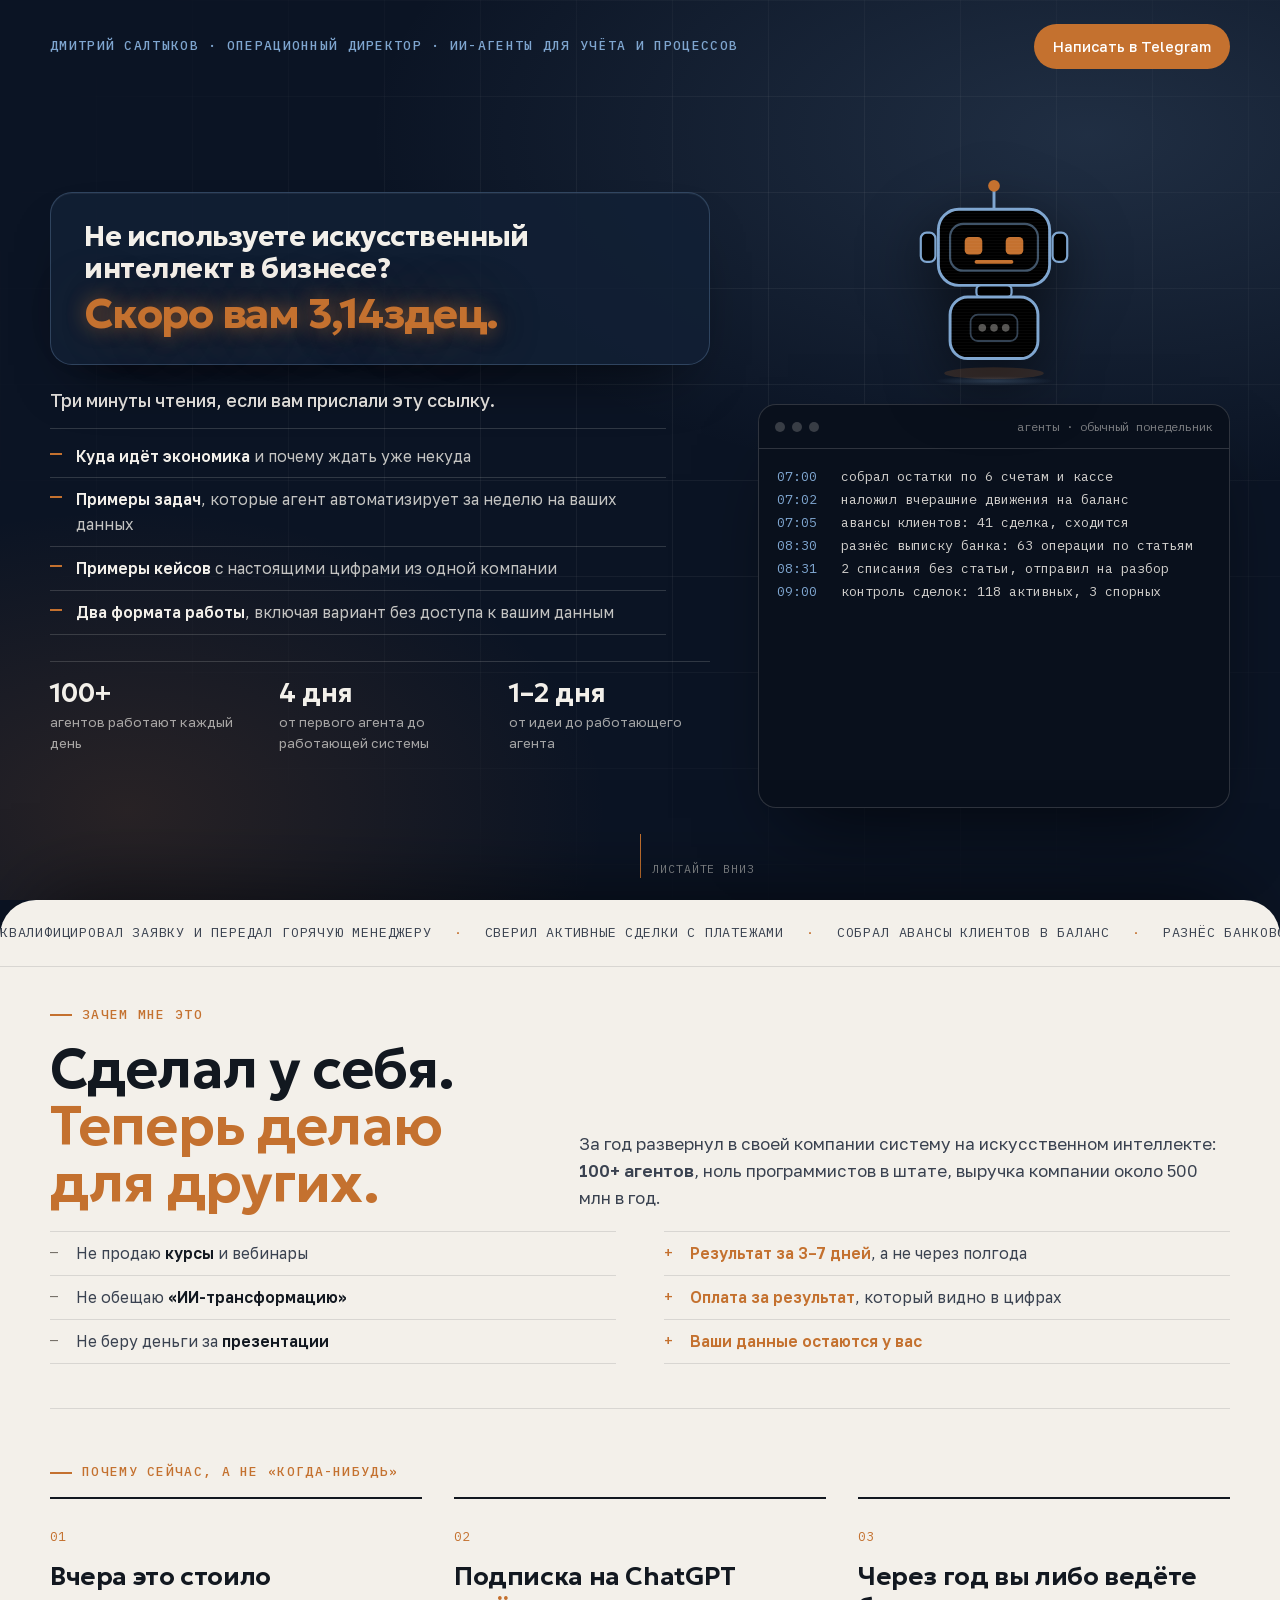
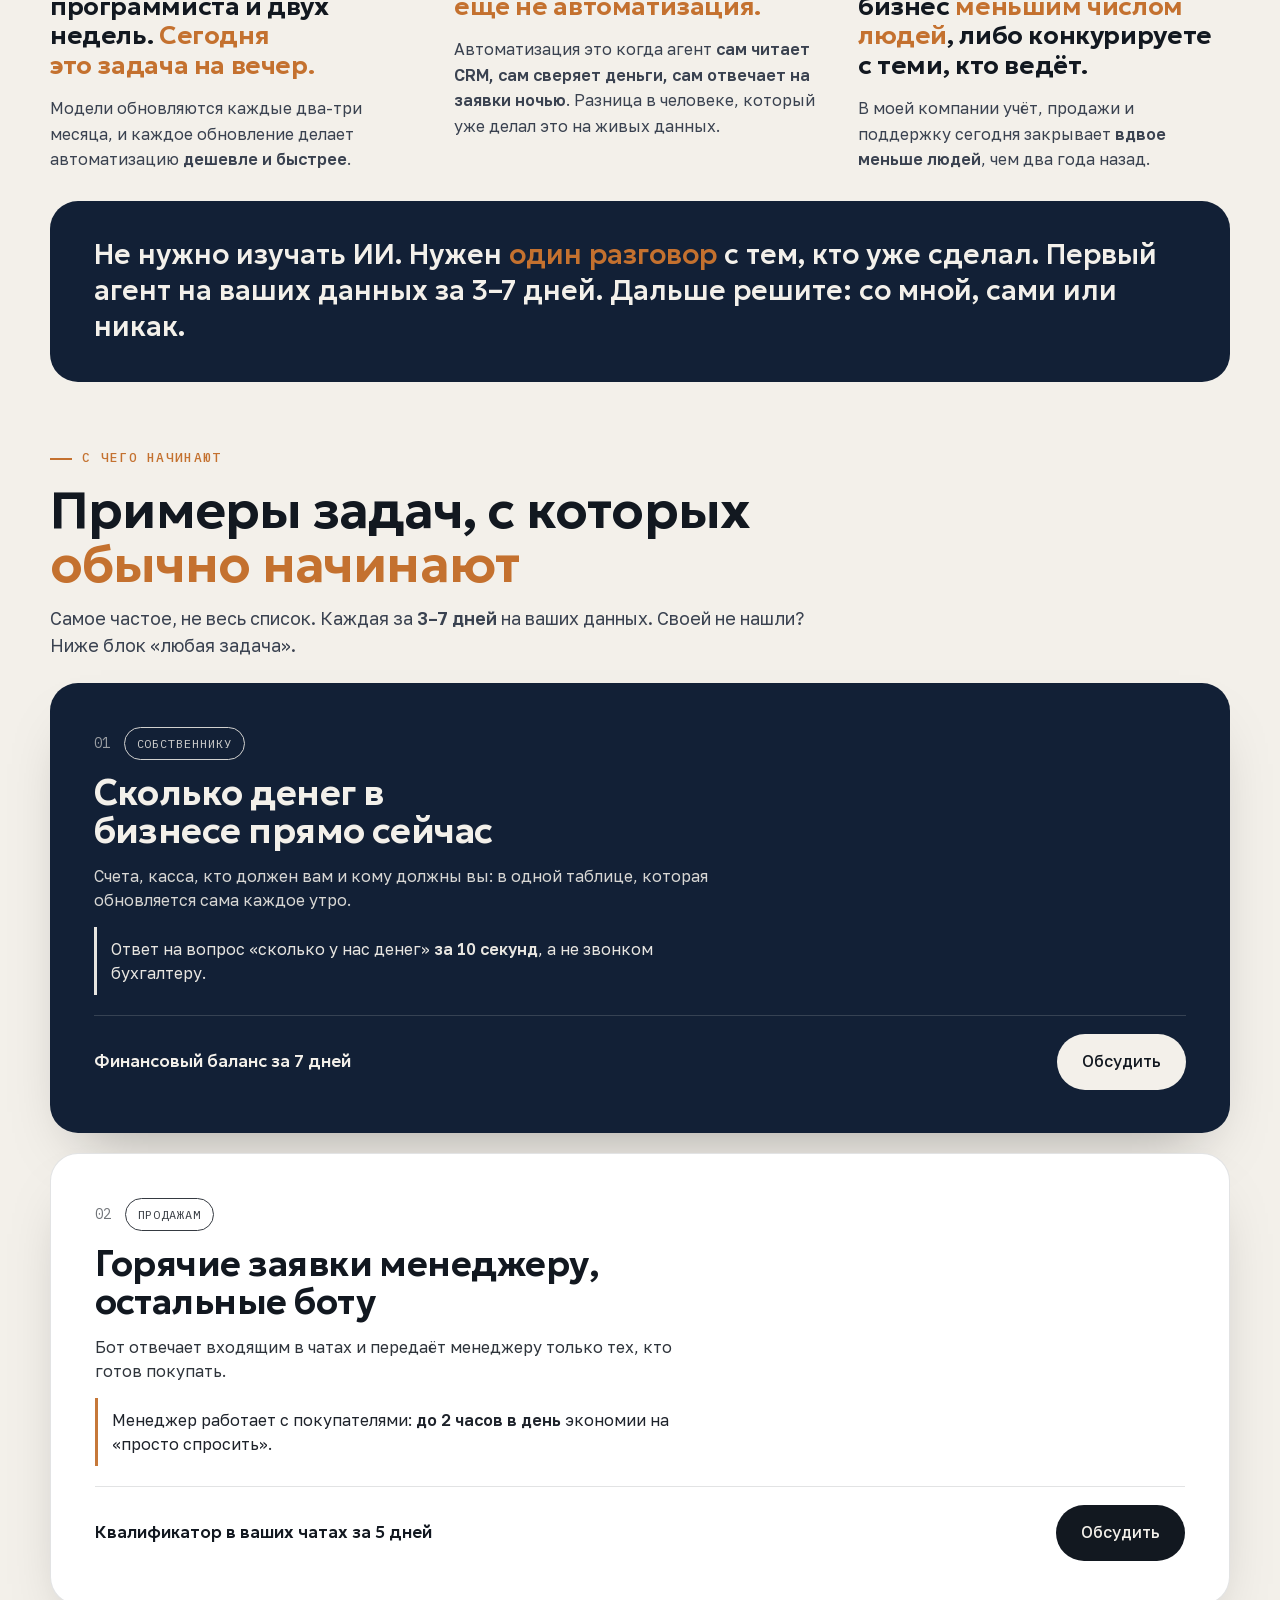
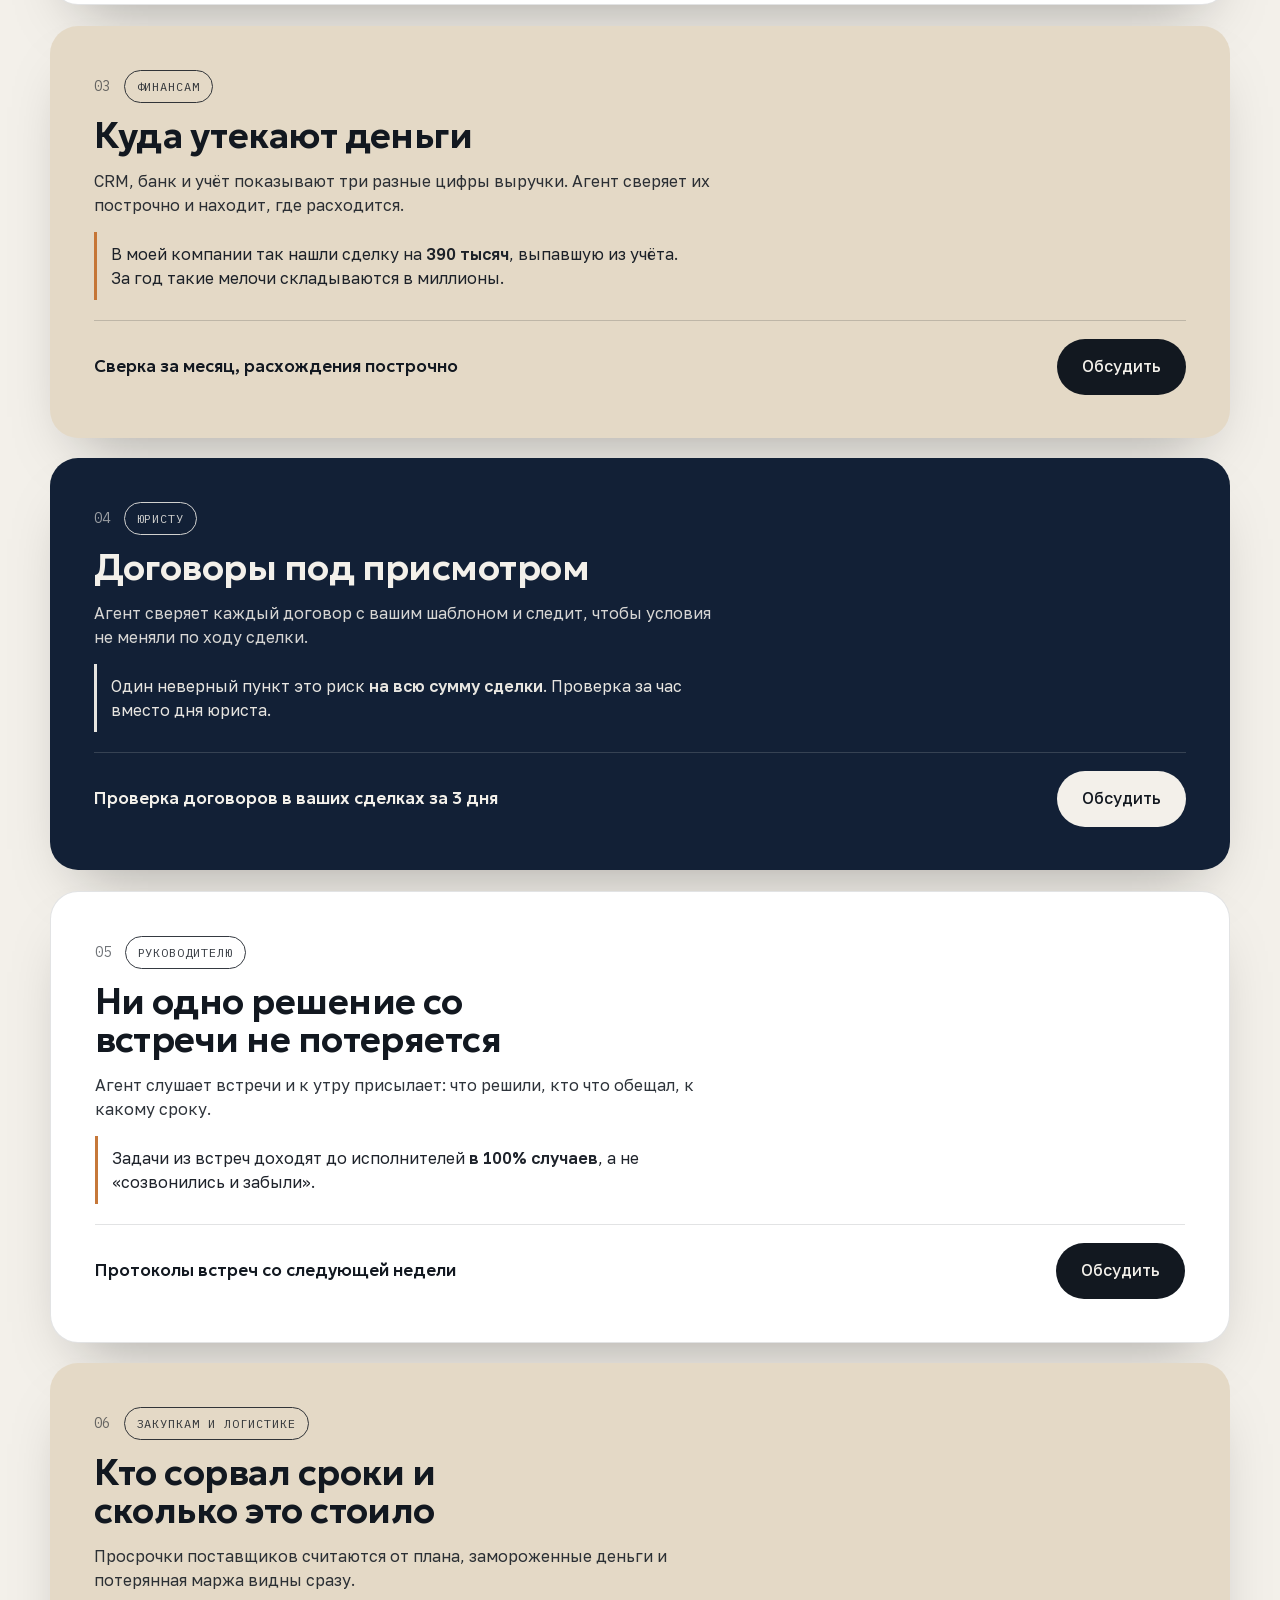
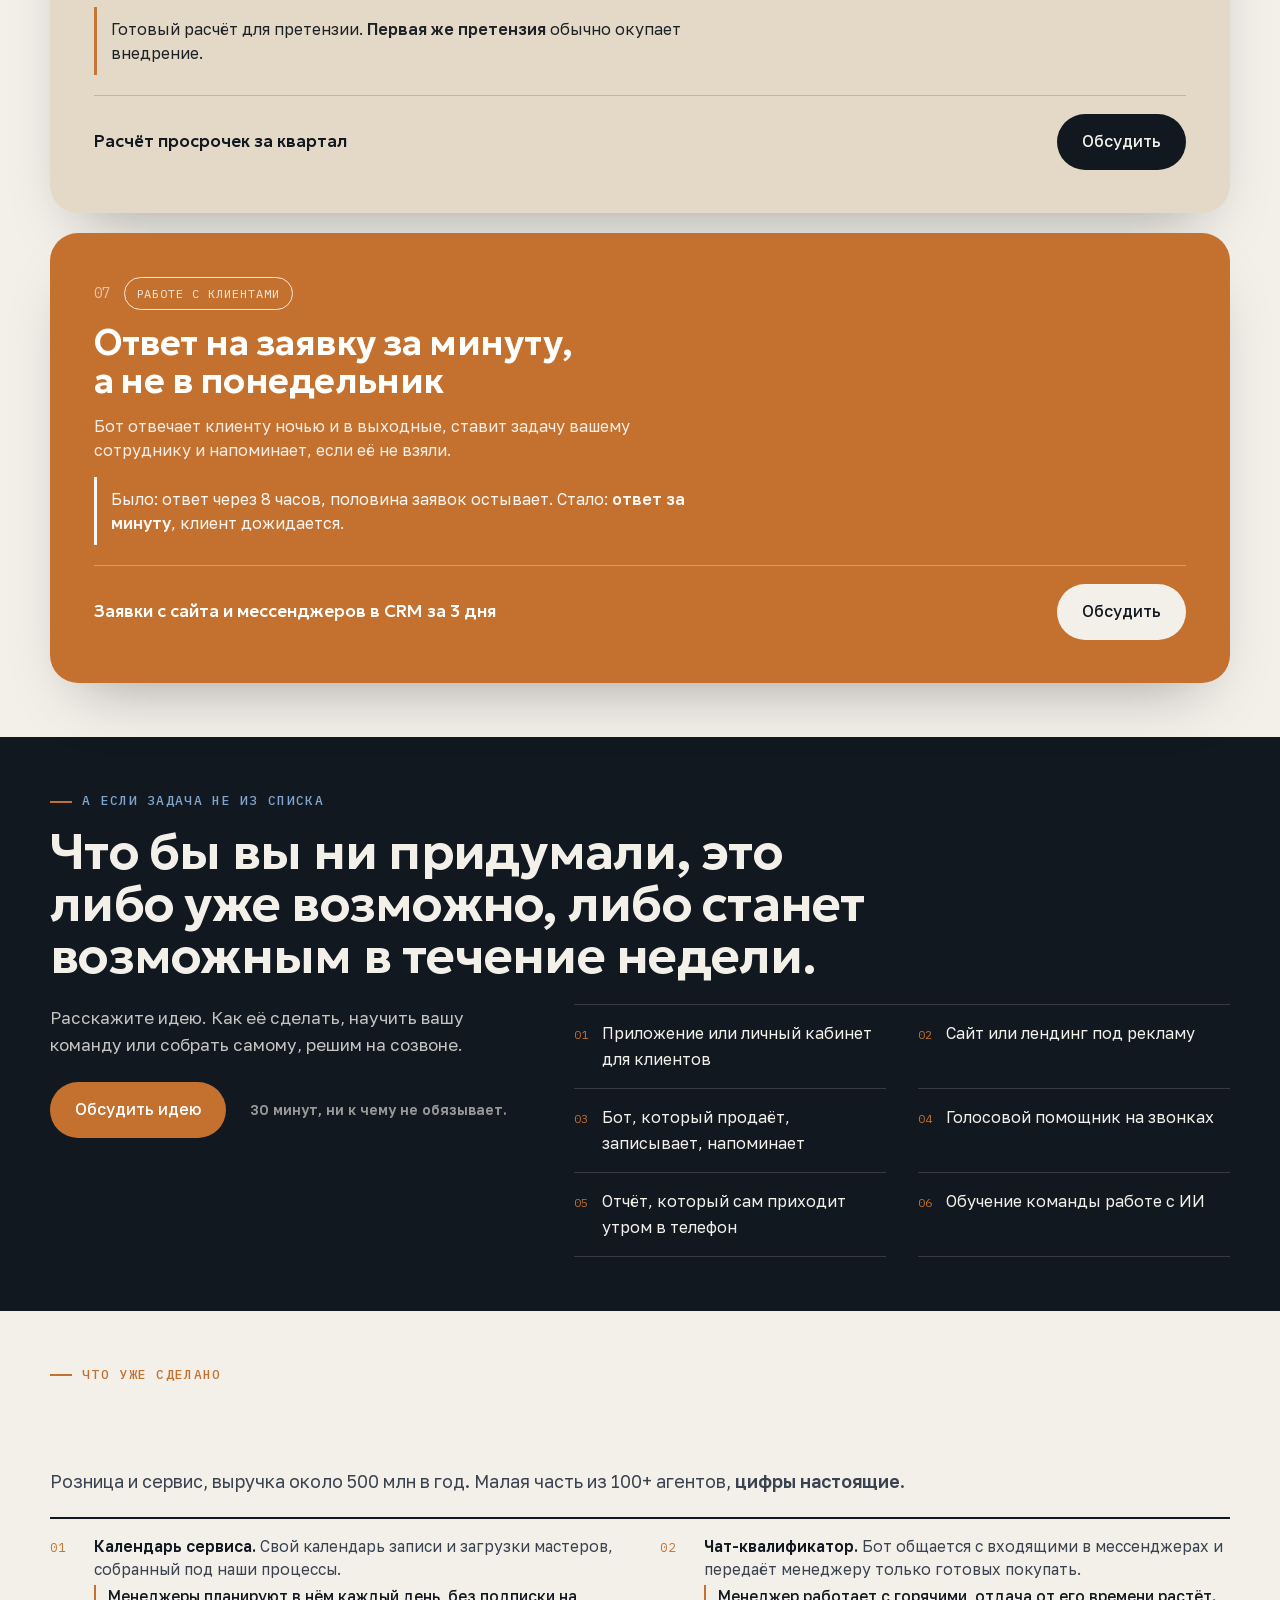
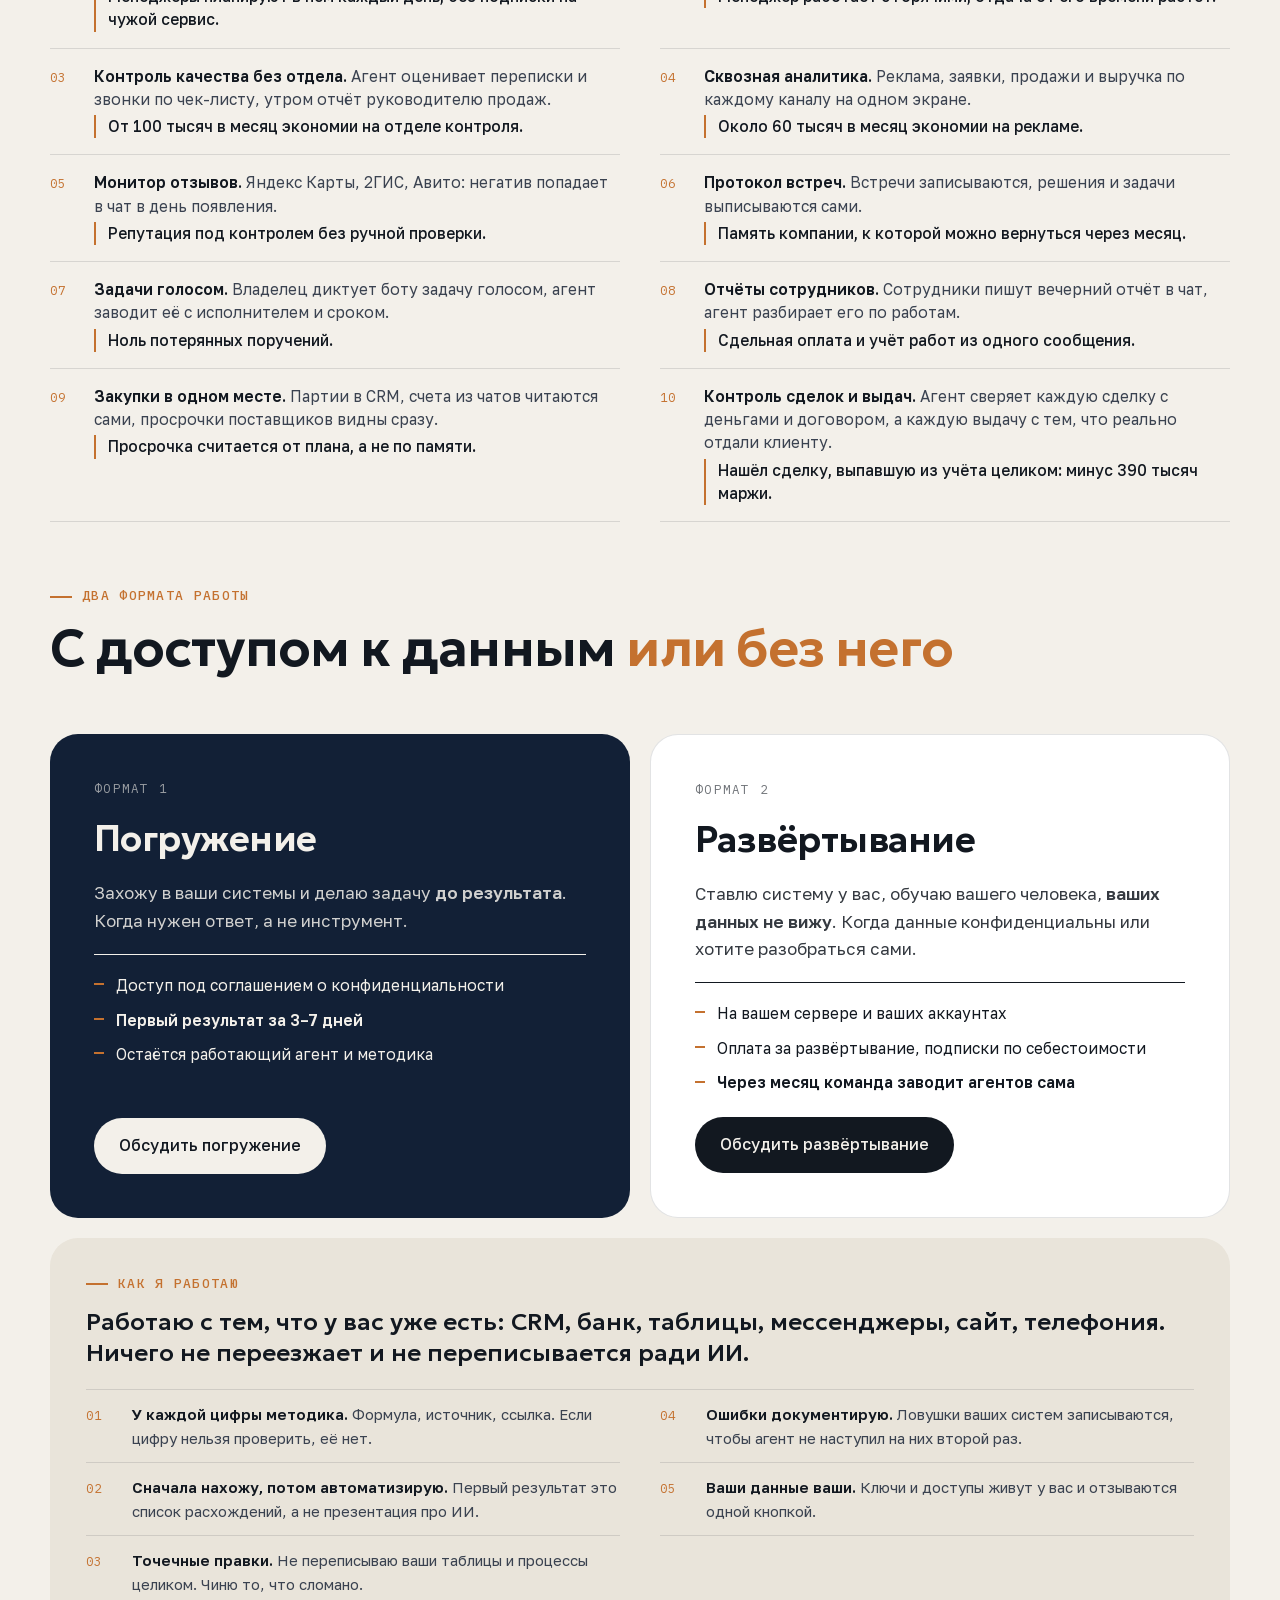
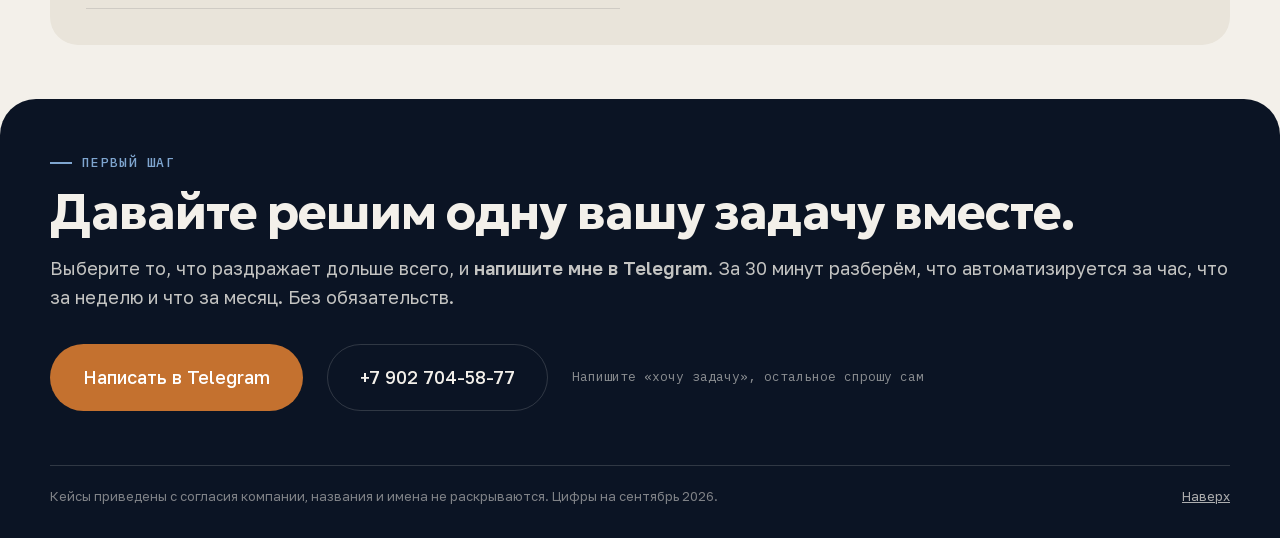
==== index.html @ ac80affa "Мобильная плотность: меньше заголовки, кнопки во всю ширину, компактные списки Co-Authored-By: Claud" ====
<!DOCTYPE html>
<html lang="ru">
<head>
<meta charset="utf-8">
<meta name="viewport" content="width=device-width, initial-scale=1">
<title>Дмитрий Салтыков — ИИ-агенты для бизнеса</title>
<meta name="description" content="Не используете искусственный интеллект в бизнесе? Скоро вам 3,14здец. Первый работающий агент на ваших данных за неделю. 100+ агентов в компании с выручкой 500 млн, примеры кейсов, два формата работы.">
<meta property="og:title" content="Не используете искусственный интеллект в бизнесе? Скоро вам 3,14здец.">
<meta property="og:description" content="Первый работающий агент на ваших данных за неделю. 100+ агентов в компании с выручкой 500 млн, примеры кейсов, два формата работы, включая вариант без доступа к данным.">
<meta property="og:image" content="https://saltykovd03-create.github.io/og.png">
<meta property="og:type" content="website">
<meta name="twitter:card" content="summary_large_image">
<link rel="icon" href="data:image/svg+xml,%3Csvg xmlns=%27http://www.w3.org/2000/svg%27 viewBox=%270 0 64 64%27%3E%3Crect width=%2764%27 height=%2764%27 rx=%2714%27 fill=%27%230B1424%27/%3E%3Ctext x=%2732%27 y=%2742%27 font-family=%27Arial%27 font-weight=%27700%27 font-size=%2730%27 fill=%27%23C4712F%27 text-anchor=%27middle%27%3E%D0%94%D0%A1%3C/text%3E%3C/svg%3E">
<link rel="stylesheet" href="fonts/fonts.css?v=1">
<link rel="stylesheet" href="style.css?v=33">
</head>
<body>

<!-- Блок 1. Хедер -->
<header class="header" id="top">
  <div class="container header__in">
    <a href="#top" class="header__name">Дмитрий Салтыков</a>
    <nav class="header__nav" aria-label="Разделы">
      <a href="#why">Почему сейчас</a>
      <a href="#start">С чего начать</a>
      <a href="#any">Любая задача</a>
      <a href="#cases">Кейсы</a>
      <a href="#formats">Форматы</a>
    </nav>
    <a href="https://t.me/shabb1on" class="btn btn--sm btn--copper" target="_blank" rel="noopener">Написать в Telegram</a>
  </div>
</header>

<!-- Блок 2. Hero -->
<section class="hero" aria-label="Главный экран">
  <div class="hero__bg" aria-hidden="true"></div>
  <div class="container hero__top" data-hero-line>
    <p class="eyebrow eyebrow--light hero__eyebrow-d">Дмитрий Салтыков · операционный директор · ИИ-агенты для учёта и процессов</p>
    <span class="hero__name">Дмитрий Салтыков</span>
    <a href="https://t.me/shabb1on" class="btn btn--sm btn--copper" target="_blank" rel="noopener">Написать в Telegram</a>
  </div>
  <div class="container hero__grid">
    <div class="hero__text">
      <p class="eyebrow eyebrow--light hero__eyebrow-m" data-hero-line>Операционный директор · ИИ-агенты для бизнеса</p>
      <h1 class="hero__h1">
        <span class="line line--q" data-hero-line>Не используете искусственный интеллект в&nbsp;бизнесе?</span>
        <span class="line line--em" data-hero-line>Скоро вам 3,14здец.</span>
      </h1>
      <div class="hero__row" data-hero-line>
        <p class="hero__lead">Три минуты чтения, если вам прислали эту ссылку.</p>
        <div class="robot-wrap robot-wrap--m" aria-hidden="true"><div class="robot-stage"><svg class="robot" viewBox="0 0 120 140">
            <g class="robot__glow"><ellipse cx="60" cy="134" rx="34" ry="4"/></g>
            <line x1="60" y1="8" x2="60" y2="22" class="robot__line"/>
            <circle cx="60" cy="6" r="4" class="robot__ant"/>
            <rect x="22" y="22" width="76" height="52" rx="14" class="robot__head"/>
            <rect x="30" y="32" width="60" height="32" rx="9" class="robot__screen"/>
            <rect x="40" y="41" width="12" height="12" rx="3" class="robot__eye"/>
            <rect x="68" y="41" width="12" height="12" rx="3" class="robot__eye"/>
            <path d="M48 58h24" class="robot__mouth"/>
            <rect x="10" y="38" width="10" height="20" rx="4" class="robot__ear"/>
            <rect x="100" y="38" width="10" height="20" rx="4" class="robot__ear"/>
            <rect x="48" y="74" width="24" height="8" rx="3" class="robot__neck"/>
            <rect x="30" y="82" width="60" height="42" rx="12" class="robot__body"/>
            <rect x="44" y="94" width="32" height="18" rx="5" class="robot__panel"/>
            <circle cx="52" cy="103" r="2.6" class="robot__led led-a"/>
            <circle cx="60" cy="103" r="2.6" class="robot__led led-b"/>
            <circle cx="68" cy="103" r="2.6" class="robot__led led-c"/>
          </svg><div class="robot-scan"></div></div></div>
      </div>
      <ul class="hero__preview" data-hero-line>
        <li><b>Куда идёт экономика</b> и почему ждать уже некуда</li>
        <li><b>Примеры задач</b>, которые агент автоматизирует за неделю на ваших данных</li>
        <li><b>Примеры кейсов</b> с настоящими цифрами из одной компании</li>
        <li><b>Два формата работы</b>, включая вариант без доступа к вашим данным</li>
      </ul>
      <dl class="hero__facts" data-hero-line>
        <div><dt>100+</dt><dd>агентов работают каждый день</dd></div>
        <div><dt>4 дня</dt><dd>от первого агента до работающей системы</dd></div>
        <div><dt>1–2 дня</dt><dd>от идеи до работающего агента</dd></div>
      </dl>
    </div>

    <div class="hero__side">
      <!-- Блок 2.1. Робот: вращается вокруг оси, мерцает как старый телевизор -->
      <div class="robot-wrap robot-wrap--d" aria-hidden="true">
        <div class="robot-stage">
          <svg class="robot" viewBox="0 0 120 140">
            <g class="robot__glow"><ellipse cx="60" cy="134" rx="34" ry="4"/></g>
            <line x1="60" y1="8" x2="60" y2="22" class="robot__line"/>
            <circle cx="60" cy="6" r="4" class="robot__ant"/>
            <rect x="22" y="22" width="76" height="52" rx="14" class="robot__head"/>
            <rect x="30" y="32" width="60" height="32" rx="9" class="robot__screen"/>
            <rect x="40" y="41" width="12" height="12" rx="3" class="robot__eye"/>
            <rect x="68" y="41" width="12" height="12" rx="3" class="robot__eye"/>
            <path d="M48 58h24" class="robot__mouth"/>
            <rect x="10" y="38" width="10" height="20" rx="4" class="robot__ear"/>
            <rect x="100" y="38" width="10" height="20" rx="4" class="robot__ear"/>
            <rect x="48" y="74" width="24" height="8" rx="3" class="robot__neck"/>
            <rect x="30" y="82" width="60" height="42" rx="12" class="robot__body"/>
            <rect x="44" y="94" width="32" height="18" rx="5" class="robot__panel"/>
            <circle cx="52" cy="103" r="2.6" class="robot__led led-a"/>
            <circle cx="60" cy="103" r="2.6" class="robot__led led-b"/>
            <circle cx="68" cy="103" r="2.6" class="robot__led led-c"/>
          </svg>
          <div class="robot-scan"></div>
        </div>
        <div class="robot-base"></div>
      </div>

      <div class="log" aria-label="Что делают агенты в обычный день">
        <div class="log__bar"><span></span><span></span><span></span><em>агенты · обычный понедельник</em></div>
        <ol class="log__lines" id="log"></ol>
      </div>
    </div>
  </div>
  <div class="hero__scroll" aria-hidden="true"><span></span><em>листайте вниз</em></div>
</section>

<!-- Блок 3. Лист, наезжающий на hero -->
<main class="sheet">

  <!-- Блок 3.1. Бегущая строка -->
  <div class="marquee" aria-hidden="true">
    <div class="marquee__track">
      <span>квалифицировал заявку и передал горячую менеджеру</span><i>·</i>
      <span>сверил активные сделки с платежами</span><i>·</i>
      <span>собрал авансы клиентов в баланс</span><i>·</i>
      <span>разнёс банковскую выписку по статьям</span><i>·</i>
      <span>расшифровал звонок и оценил по чек-листу</span><i>·</i>
      <span>поставил задачу по пропущенному звонку</span><i>·</i>
      <span>проверил договор на отклонения от шаблона</span><i>·</i>
      <span>записал встречу и выписал решения</span><i>·</i>
      <span>квалифицировал заявку и передал горячую менеджеру</span><i>·</i>
      <span>сверил активные сделки с платежами</span><i>·</i>
      <span>собрал авансы клиентов в баланс</span><i>·</i>
      <span>разнёс банковскую выписку по статьям</span><i>·</i>
      <span>расшифровал звонок и оценил по чек-листу</span><i>·</i>
      <span>поставил задачу по пропущенному звонку</span><i>·</i>
      <span>проверил договор на отклонения от шаблона</span><i>·</i>
      <span>записал встречу и выписал решения</span><i>·</i>
    </div>
  </div>
  <!-- Блок 3.2. Зачем мне это -->
  <section class="section creed" id="creed">
    <div class="container">
      <div class="creed__head">
        <div>
          <p class="eyebrow" data-reveal>Зачем мне это</p>
          <h2 class="creed__h" data-reveal>Сделал у себя. <span class="em">Теперь делаю для других.</span></h2>
        </div>
        <p class="creed__lead" data-reveal>За год развернул в своей компании систему на искусственном интеллекте: <b>100+ агентов</b>, ноль программистов в штате, выручка компании около 500 млн в год.</p>
      </div>
      <div class="creed__cols">
        <ul class="creed__list creed__list--no" data-reveal>
          <li>Не продаю <b>курсы</b> и вебинары</li>
          <li>Не обещаю <b>«ИИ-трансформацию»</b></li>
          <li>Не беру деньги за <b>презентации</b></li>
        </ul>
        <ul class="creed__list creed__list--yes" data-reveal data-delay="0.1">
          <li><b>Результат за 3–7 дней</b>, а не через полгода</li>
          <li><b>Оплата за результат</b>, который видно в цифрах</li>
          <li><b>Ваши данные остаются у вас</b></li>
        </ul>
      </div>
    </div>
  </section>

  <!-- Блок 4. Почему сейчас -->
  <section class="section why" id="why">
    <div class="container">
      <p class="eyebrow" data-reveal>Почему сейчас, а не «когда-нибудь»</p>
      <div class="why__beats">
        <article class="beat" data-reveal>
          <span class="beat__n">01</span>
          <h2 class="beat__h">Вчера это стоило программиста и двух недель. <span class="em">Сегодня это задача на вечер.</span></h2>
          <p>Модели обновляются каждые два-три месяца, и каждое обновление делает автоматизацию <b>дешевле и быстрее</b>.</p>
        </article>
        <article class="beat" data-reveal>
          <span class="beat__n">02</span>
          <h2 class="beat__h">Подписка на ChatGPT <span class="em">ещё не автоматизация.</span></h2>
          <p>Автоматизация это когда агент <b>сам читает CRM, сам сверяет деньги, сам отвечает на заявки ночью</b>. Разница в человеке, который уже делал это на живых данных.</p>
        </article>
        <article class="beat" data-reveal>
          <span class="beat__n">03</span>
          <h2 class="beat__h">Через год вы либо ведёте бизнес <span class="em">меньшим числом людей</span>, либо конкурируете с теми, кто ведёт.</h2>
          <p>В моей компании учёт, продажи и поддержку сегодня закрывает <b>вдвое меньше людей</b>, чем два года назад.</p>
        </article>
      </div>
      <div class="why__out" data-reveal><p>Не нужно изучать ИИ. Нужен <span class="em">один разговор</span> с тем, кто уже сделал. Первый агент на ваших данных за 3–7 дней. Дальше решите: со мной, сами или никак.</p></div>
    </div>
  </section>

  <!-- Блок 5. С чего начинают: стопка из семи карточек -->
  <section class="section start" id="start">
    <div class="container start__head">
      <p class="eyebrow" data-reveal>С чего начинают</p>
      <h2 class="h2" data-reveal>Примеры задач, с которых <span class="em">обычно начинают</span></h2>
      <p class="lead" data-reveal data-delay="0.1">Самое частое, не весь список. Каждая за <b>3–7 дней</b> на ваших данных. Своей не нашли? Ниже блок «любая задача».</p>
    </div>

    <div class="container stack">

      <article class="card card--navy" data-stack-card>
        <div class="card__veil" data-stack-veil aria-hidden="true"></div>
        <div class="card__in">
          <div class="card__meta"><span class="card__n">01</span><span class="chip">Собственнику</span></div>
          <h3 class="card__h">Сколько денег в бизнесе прямо сейчас</h3>
          <p class="card__lead">Счета, касса, кто должен вам и кому должны вы: в одной таблице, которая обновляется сама каждое утро.</p>
          <p class="card__res">Ответ на вопрос «сколько у нас денег» <b>за 10 секунд</b>, а не звонком бухгалтеру.</p>
          <div class="card__foot">
            <span class="card__cta">Финансовый баланс за 7 дней</span>
            <a href="https://t.me/shabb1on?text=Хочу%20финансовый%20баланс" class="btn btn--paper" target="_blank" rel="noopener">Обсудить</a>
          </div>
        </div>
      </article>

      <article class="card card--paper" data-stack-card>
        <div class="card__veil" data-stack-veil aria-hidden="true"></div>
        <div class="card__in">
          <div class="card__meta"><span class="card__n">02</span><span class="chip">Продажам</span></div>
          <h3 class="card__h">Горячие заявки менеджеру, остальные боту</h3>
          <p class="card__lead">Бот отвечает входящим в чатах и передаёт менеджеру только тех, кто готов покупать.</p>
          <p class="card__res">Менеджер работает с покупателями: <b>до 2 часов в день</b> экономии на «просто спросить».</p>
          <div class="card__foot">
            <span class="card__cta">Квалификатор в ваших чатах за 5 дней</span>
            <a href="https://t.me/shabb1on?text=Хочу%20квалификатор%20заявок" class="btn btn--ink" target="_blank" rel="noopener">Обсудить</a>
          </div>
        </div>
      </article>

      <article class="card card--sand" data-stack-card>
        <div class="card__veil" data-stack-veil aria-hidden="true"></div>
        <div class="card__in">
          <div class="card__meta"><span class="card__n">03</span><span class="chip">Финансам</span></div>
          <h3 class="card__h">Куда утекают деньги</h3>
          <p class="card__lead">CRM, банк и учёт показывают три разные цифры выручки. Агент сверяет их построчно и находит, где расходится.</p>
          <p class="card__res">В моей компании так нашли сделку на <b>390 тысяч</b>, выпавшую из учёта. За год такие мелочи складываются в миллионы.</p>
          <div class="card__foot">
            <span class="card__cta">Сверка за месяц, расхождения построчно</span>
            <a href="https://t.me/shabb1on?text=Хочу%20сверку%20учёта" class="btn btn--ink" target="_blank" rel="noopener">Обсудить</a>
          </div>
        </div>
      </article>

      <article class="card card--navy" data-stack-card>
        <div class="card__veil" data-stack-veil aria-hidden="true"></div>
        <div class="card__in">
          <div class="card__meta"><span class="card__n">04</span><span class="chip">Юристу</span></div>
          <h3 class="card__h">Договоры под присмотром</h3>
          <p class="card__lead">Агент сверяет каждый договор с вашим шаблоном и следит, чтобы условия не меняли по ходу сделки.</p>
          <p class="card__res">Один неверный пункт это риск <b>на всю сумму сделки</b>. Проверка за час вместо дня юриста.</p>
          <div class="card__foot">
            <span class="card__cta">Проверка договоров в ваших сделках за 3 дня</span>
            <a href="https://t.me/shabb1on?text=Хочу%20проверку%20договоров" class="btn btn--paper" target="_blank" rel="noopener">Обсудить</a>
          </div>
        </div>
      </article>

      <article class="card card--paper" data-stack-card>
        <div class="card__veil" data-stack-veil aria-hidden="true"></div>
        <div class="card__in">
          <div class="card__meta"><span class="card__n">05</span><span class="chip">Руководителю</span></div>
          <h3 class="card__h">Ни одно решение со встречи не потеряется</h3>
          <p class="card__lead">Агент слушает встречи и к утру присылает: что решили, кто что обещал, к какому сроку.</p>
          <p class="card__res">Задачи из встреч доходят до исполнителей <b>в 100% случаев</b>, а не «созвонились и забыли».</p>
          <div class="card__foot">
            <span class="card__cta">Протоколы встреч со следующей недели</span>
            <a href="https://t.me/shabb1on?text=Хочу%20протоколы%20встреч" class="btn btn--ink" target="_blank" rel="noopener">Обсудить</a>
          </div>
        </div>
      </article>

      <article class="card card--sand" data-stack-card>
        <div class="card__veil" data-stack-veil aria-hidden="true"></div>
        <div class="card__in">
          <div class="card__meta"><span class="card__n">06</span><span class="chip">Закупкам и логистике</span></div>
          <h3 class="card__h">Кто сорвал сроки и сколько это стоило</h3>
          <p class="card__lead">Просрочки поставщиков считаются от плана, замороженные деньги и потерянная маржа видны сразу.</p>
          <p class="card__res">Готовый расчёт для претензии. <b>Первая же претензия</b> обычно окупает внедрение.</p>
          <div class="card__foot">
            <span class="card__cta">Расчёт просрочек за квартал</span>
            <a href="https://t.me/shabb1on?text=Хочу%20расчёт%20просрочек" class="btn btn--ink" target="_blank" rel="noopener">Обсудить</a>
          </div>
        </div>
      </article>

      <article class="card card--copper" data-stack-card>
        <div class="card__veil" data-stack-veil aria-hidden="true"></div>
        <div class="card__in">
          <div class="card__meta"><span class="card__n">07</span><span class="chip">Работе с клиентами</span></div>
          <h3 class="card__h">Ответ на заявку за минуту, а не в понедельник</h3>
          <p class="card__lead">Бот отвечает клиенту ночью и в выходные, ставит задачу вашему сотруднику и напоминает, если её не взяли.</p>
          <p class="card__res">Было: ответ через 8 часов, половина заявок остывает. Стало: <b>ответ за минуту</b>, клиент дожидается.</p>
          <div class="card__foot">
            <span class="card__cta">Заявки с сайта и мессенджеров в CRM за 3 дня</span>
            <a href="https://t.me/shabb1on?text=Хочу%20заявки%20в%20CRM" class="btn btn--paper" target="_blank" rel="noopener">Обсудить</a>
          </div>
        </div>
      </article>

    </div>
  </section>

  <!-- Блок 6. Возможно всё -->
  <section class="section any" id="any">
    <div class="container">
      <p class="eyebrow" data-reveal>А если задача не из списка</p>
      <h2 class="any__h" data-reveal>Что бы вы ни придумали, это либо уже возможно, либо станет возможным в течение недели.</h2>
      <div class="any__grid">
        <div>
          <p class="any__p" data-reveal>Расскажите идею. Как её сделать, научить вашу команду или собрать самому, решим на созвоне.</p>
          <div class="any__cta" data-reveal>
            <a href="https://t.me/shabb1on?text=Есть%20идея%2C%20хочу%20обсудить" class="btn btn--copper" target="_blank" rel="noopener">Обсудить идею</a>
            <small><b>30 минут, ни к чему не обязывает.</b></small>
          </div>
        </div>
        <ul class="any__list" data-reveal>
          <li><span>01</span>Приложение или личный кабинет для клиентов</li>
          <li><span>02</span>Сайт или лендинг под рекламу</li>
          <li><span>03</span>Бот, который продаёт, записывает, напоминает</li>
          <li><span>04</span>Голосовой помощник на звонках</li>
          <li><span>05</span>Отчёт, который сам приходит утром в телефон</li>
          <li><span>06</span>Обучение команды работе с ИИ</li>
        </ul>
      </div>
    </div>
  </section>

  <!-- Блок 7. Кейсы: пятнадцать коротких -->
  <section class="section cases" id="cases">
    <div class="container">
      <div class="cases__head">
        <p class="eyebrow" data-reveal>Что уже сделано</p>
        <h2 class="h2" data-reveal>Примеры кейсов <span class="em">из одной компании</span></h2>
        <p class="lead lead--wide" data-reveal data-delay="0.1">Розница и сервис, выручка около 500 млн в год. Малая часть из 100+ агентов, <b>цифры настоящие</b>.</p>
      </div>

      <ol class="ledger" data-reveal>
        <li><b>Календарь сервиса.</b> Свой календарь записи и загрузки мастеров, собранный под наши процессы. <em>Менеджеры планируют в нём каждый день, без подписки на чужой сервис.</em></li>
        <li><b>Чат-квалификатор.</b> Бот общается с входящими в мессенджерах и передаёт менеджеру только готовых покупать. <em>Менеджер работает с горячими, отдача от его времени растёт.</em></li>
        <li><b>Контроль качества без отдела.</b> Агент оценивает переписки и звонки по чек-листу, утром отчёт руководителю продаж. <em>От 100 тысяч в месяц экономии на отделе контроля.</em></li>
        <li><b>Сквозная аналитика.</b> Реклама, заявки, продажи и выручка по каждому каналу на одном экране. <em>Около 60 тысяч в месяц экономии на рекламе.</em></li>
        <li><b>Монитор отзывов.</b> Яндекс Карты, 2ГИС, Авито: негатив попадает в чат в день появления. <em>Репутация под контролем без ручной проверки.</em></li>
        <li><b>Протокол встреч.</b> Встречи записываются, решения и задачи выписываются сами. <em>Память компании, к которой можно вернуться через месяц.</em></li>
        <li><b>Задачи голосом.</b> Владелец диктует боту задачу голосом, агент заводит её с исполнителем и сроком. <em>Ноль потерянных поручений.</em></li>
        <li><b>Отчёты сотрудников.</b> Сотрудники пишут вечерний отчёт в чат, агент разбирает его по работам. <em>Сдельная оплата и учёт работ из одного сообщения.</em></li>
        <li><b>Закупки в одном месте.</b> Партии в CRM, счета из чатов читаются сами, просрочки поставщиков видны сразу. <em>Просрочка считается от плана, а не по памяти.</em></li>
        <li><b>Контроль сделок и выдач.</b> Агент сверяет каждую сделку с деньгами и договором, а каждую выдачу с тем, что реально отдали клиенту. <em>Нашёл сделку, выпавшую из учёта целиком: минус 390 тысяч маржи.</em></li>
      </ol>
    </div>
  </section>

  <!-- Блок 8. Два формата работы -->
  <section class="section formats" id="formats">
    <div class="container">
      <p class="eyebrow" data-reveal>Два формата работы</p>
      <h2 class="h2" data-reveal>С доступом к данным <span class="em">или без него</span></h2>
      <p class="lead formats__lead" data-reveal>Оба заканчиваются работающим агентом. Разница в одном: <b>вижу ли я ваши данные</b>.</p>

      <div class="formats__grid">
        <article class="fmt fmt--ink" data-reveal>
          <span class="fmt__n">Формат 1</span>
          <h3>Погружение</h3>
          <p>Захожу в ваши системы и делаю задачу <b>до результата</b>. Когда нужен ответ, а не инструмент.</p>
          <ul>
            <li>Доступ под соглашением о конфиденциальности</li>
            <li><b>Первый результат за 3–7 дней</b></li>
            <li>Остаётся работающий агент и методика</li>
          </ul>
          <a href="https://t.me/shabb1on?text=Интересует%20формат%20с%20погружением" class="btn btn--paper fmt__btn" target="_blank" rel="noopener">Обсудить погружение</a>
        </article>
        <article class="fmt fmt--paper" data-reveal data-delay="0.1">
          <span class="fmt__n">Формат 2</span>
          <h3>Развёртывание</h3>
          <p>Ставлю систему у вас, обучаю вашего человека, <b>ваших данных не вижу</b>. Когда данные конфиденциальны или хотите разобраться сами.</p>
          <ul>
            <li>На вашем сервере и ваших аккаунтах</li>
            <li>Оплата за развёртывание, подписки по себестоимости</li>
            <li><b>Через месяц команда заводит агентов сама</b></li>
          </ul>
          <a href="https://t.me/shabb1on?text=Интересует%20развёртывание%20без%20доступа%20к%20данным" class="btn btn--ink fmt__btn" target="_blank" rel="noopener">Обсудить развёртывание</a>
        </article>
      </div>

      <div class="principles-plate" data-reveal>
        <div>
          <p class="eyebrow">Как я работаю</p>
          <p class="principles-plate__p">Работаю с тем, что у вас уже есть: CRM, банк, таблицы, мессенджеры, сайт, телефония. Ничего не переезжает и не переписывается ради ИИ.</p>
        </div>
        <ol class="principles">
          <li><span><b>У каждой цифры методика.</b> Формула, источник, ссылка. Если цифру нельзя проверить, её нет.</span></li>
          <li><span><b>Сначала нахожу, потом автоматизирую.</b> Первый результат это список расхождений, а не презентация про ИИ.</span></li>
          <li><span><b>Точечные правки.</b> Не переписываю ваши таблицы и процессы целиком. Чиню то, что сломано.</span></li>
          <li><span><b>Ошибки документирую.</b> Ловушки ваших систем записываются, чтобы агент не наступил на них второй раз.</span></li>
          <li><span><b>Ваши данные ваши.</b> Ключи и доступы живут у вас и отзываются одной кнопкой.</span></li>
        </ol>
      </div>
    </div>
  </section>

  <!-- Блок 9. Контакт -->
  <section class="section contact" id="contact">
    <div class="container">
      <p class="eyebrow eyebrow--light" data-reveal>Первый шаг</p>
      <h2 class="contact__h" data-reveal>Давайте решим одну вашу задачу вместе.</h2>
      <p class="contact__p" data-reveal>Выберите то, что раздражает дольше всего, и <b>напишите мне в Telegram</b>. За 30 минут разберём, что автоматизируется за час, что за неделю и что за месяц. Без обязательств.</p>
      <div class="contact__btns" data-reveal>
        <a href="https://t.me/shabb1on?text=Хочу%20решить%20одну%20задачу" class="btn btn--copper btn--lg" target="_blank" rel="noopener">Написать в Telegram</a>
        <a href="tel:+79027045877" class="btn btn--ghost btn--lg">+7 902 704-58-77</a>
        <span class="contact__small">Напишите «хочу задачу», остальное спрошу сам</span>
      </div>
    </div>
  </section>

</main>

<!-- Блок 10. Футер -->
<footer class="footer">
  <div class="container footer__in">
    <span>Кейсы приведены с согласия компании, названия и имена не раскрываются. Цифры на сентябрь 2026.</span>
    <a href="#top">Наверх</a>
  </div>
</footer>

<!-- Sticky CTA на мобильных -->
<a href="https://t.me/shabb1on" class="sticky-cta" target="_blank" rel="noopener">Написать в Telegram</a>

<script src="js/gsap.min.js"></script>
<script src="js/ScrollTrigger.min.js"></script>
<script src="script.js?v=9"></script>
</body>
</html>
---- fonts/fonts.css ----
@font-face { font-family: 'Geologica'; font-style: normal; font-weight: 400; font-display: swap; src: url('Geologica-400-cyrillic.woff2') format('woff2'); unicode-range: U+0301, U+0400-045F, U+0490-0491, U+04B0-04B1, U+2116; }
@font-face { font-family: 'Geologica'; font-style: normal; font-weight: 400; font-display: swap; src: url('Geologica-400-latin.woff2') format('woff2'); unicode-range: U+0000-00FF, U+0131, U+0152-0153, U+02BB-02BC, U+02C6, U+02DA, U+02DC, U+0304, U+0308, U+0329, U+2000-206F, U+20AC, U+2122, U+2191, U+2193, U+2212, U+2215, U+FEFF, U+FFFD; }
@font-face { font-family: 'Geologica'; font-style: normal; font-weight: 500; font-display: swap; src: url('Geologica-500-cyrillic.woff2') format('woff2'); unicode-range: U+0301, U+0400-045F, U+0490-0491, U+04B0-04B1, U+2116; }
@font-face { font-family: 'Geologica'; font-style: normal; font-weight: 500; font-display: swap; src: url('Geologica-500-latin.woff2') format('woff2'); unicode-range: U+0000-00FF, U+0131, U+0152-0153, U+02BB-02BC, U+02C6, U+02DA, U+02DC, U+0304, U+0308, U+0329, U+2000-206F, U+20AC, U+2122, U+2191, U+2193, U+2212, U+2215, U+FEFF, U+FFFD; }
@font-face { font-family: 'Geologica'; font-style: normal; font-weight: 600; font-display: swap; src: url('Geologica-600-cyrillic.woff2') format('woff2'); unicode-range: U+0301, U+0400-045F, U+0490-0491, U+04B0-04B1, U+2116; }
@font-face { font-family: 'Geologica'; font-style: normal; font-weight: 600; font-display: swap; src: url('Geologica-600-latin.woff2') format('woff2'); unicode-range: U+0000-00FF, U+0131, U+0152-0153, U+02BB-02BC, U+02C6, U+02DA, U+02DC, U+0304, U+0308, U+0329, U+2000-206F, U+20AC, U+2122, U+2191, U+2193, U+2212, U+2215, U+FEFF, U+FFFD; }
@font-face { font-family: 'Geologica'; font-style: normal; font-weight: 700; font-display: swap; src: url('Geologica-700-cyrillic.woff2') format('woff2'); unicode-range: U+0301, U+0400-045F, U+0490-0491, U+04B0-04B1, U+2116; }
@font-face { font-family: 'Geologica'; font-style: normal; font-weight: 700; font-display: swap; src: url('Geologica-700-latin.woff2') format('woff2'); unicode-range: U+0000-00FF, U+0131, U+0152-0153, U+02BB-02BC, U+02C6, U+02DA, U+02DC, U+0304, U+0308, U+0329, U+2000-206F, U+20AC, U+2122, U+2191, U+2193, U+2212, U+2215, U+FEFF, U+FFFD; }
@font-face { font-family: 'Golos Text'; font-style: normal; font-weight: 400; font-display: swap; src: url('GolosText-400-cyrillic.woff2') format('woff2'); unicode-range: U+0301, U+0400-045F, U+0490-0491, U+04B0-04B1, U+2116; }
@font-face { font-family: 'Golos Text'; font-style: normal; font-weight: 400; font-display: swap; src: url('GolosText-400-latin.woff2') format('woff2'); unicode-range: U+0000-00FF, U+0131, U+0152-0153, U+02BB-02BC, U+02C6, U+02DA, U+02DC, U+0304, U+0308, U+0329, U+2000-206F, U+20AC, U+2122, U+2191, U+2193, U+2212, U+2215, U+FEFF, U+FFFD; }
@font-face { font-family: 'Golos Text'; font-style: normal; font-weight: 500; font-display: swap; src: url('GolosText-500-cyrillic.woff2') format('woff2'); unicode-range: U+0301, U+0400-045F, U+0490-0491, U+04B0-04B1, U+2116; }
@font-face { font-family: 'Golos Text'; font-style: normal; font-weight: 500; font-display: swap; src: url('GolosText-500-latin.woff2') format('woff2'); unicode-range: U+0000-00FF, U+0131, U+0152-0153, U+02BB-02BC, U+02C6, U+02DA, U+02DC, U+0304, U+0308, U+0329, U+2000-206F, U+20AC, U+2122, U+2191, U+2193, U+2212, U+2215, U+FEFF, U+FFFD; }
@font-face { font-family: 'Golos Text'; font-style: normal; font-weight: 600; font-display: swap; src: url('GolosText-600-cyrillic.woff2') format('woff2'); unicode-range: U+0301, U+0400-045F, U+0490-0491, U+04B0-04B1, U+2116; }
@font-face { font-family: 'Golos Text'; font-style: normal; font-weight: 600; font-display: swap; src: url('GolosText-600-latin.woff2') format('woff2'); unicode-range: U+0000-00FF, U+0131, U+0152-0153, U+02BB-02BC, U+02C6, U+02DA, U+02DC, U+0304, U+0308, U+0329, U+2000-206F, U+20AC, U+2122, U+2191, U+2193, U+2212, U+2215, U+FEFF, U+FFFD; }
@font-face { font-family: 'IBM Plex Mono'; font-style: normal; font-weight: 400; font-display: swap; src: url('IBMPlexMono-400-cyrillic.woff2') format('woff2'); unicode-range: U+0301, U+0400-045F, U+0490-0491, U+04B0-04B1, U+2116; }
@font-face { font-family: 'IBM Plex Mono'; font-style: normal; font-weight: 400; font-display: swap; src: url('IBMPlexMono-400-latin.woff2') format('woff2'); unicode-range: U+0000-00FF, U+0131, U+0152-0153, U+02BB-02BC, U+02C6, U+02DA, U+02DC, U+0304, U+0308, U+0329, U+2000-206F, U+20AC, U+2122, U+2191, U+2193, U+2212, U+2215, U+FEFF, U+FFFD; }
@font-face { font-family: 'IBM Plex Mono'; font-style: normal; font-weight: 500; font-display: swap; src: url('IBMPlexMono-500-cyrillic.woff2') format('woff2'); unicode-range: U+0301, U+0400-045F, U+0490-0491, U+04B0-04B1, U+2116; }
@font-face { font-family: 'IBM Plex Mono'; font-style: normal; font-weight: 500; font-display: swap; src: url('IBMPlexMono-500-latin.woff2') format('woff2'); unicode-range: U+0000-00FF, U+0131, U+0152-0153, U+02BB-02BC, U+02C6, U+02DA, U+02DC, U+0304, U+0308, U+0329, U+2000-206F, U+20AC, U+2122, U+2191, U+2193, U+2212, U+2215, U+FEFF, U+FFFD; }
---- style.css ----
/* ============ 0. Переменные ============ */
:root {
  --navy: #0B1424;
  --navy-2: #122036;
  --paper: #F3F0EA;
  --paper-2: #E9E4DA;
  --sand: #E4D9C6;
  --ink: #121820;
  --ink-2: #3A4250;
  --muted: #6F6A62;
  --line: color-mix(in srgb, var(--ink) 12%, transparent);
  --line-light: color-mix(in srgb, var(--paper) 16%, transparent);
  --copper: #C4712F;
  --copper-2: #A85D22;
  --steel: #7FA6D0;
  --ok: var(--ok);
  --warn: var(--warn);
  --robot-body: var(--robot-body);
  --robot-ear: var(--robot-ear);
  --robot-screen: var(--robot-screen);
  --copper-glow: #D98A45;

  --font-display: 'Geologica', 'Arial Narrow', Arial, sans-serif;
  --font-body: 'Golos Text', 'Segoe UI', Roboto, Arial, sans-serif;
  --font-mono: 'IBM Plex Mono', Menlo, Consolas, monospace;

  --header-h: 72px;
  --ease-out: cubic-bezier(.16, 1, .3, 1);
  --radius: 28px;
}

* { box-sizing: border-box; }
html { scroll-behavior: smooth; }
html.reduce { scroll-behavior: auto; }
body {
  margin: 0;
  background: var(--navy);
  color: var(--ink);
  font-family: var(--font-body);
  font-size: 17px;
  line-height: 1.6;
  -webkit-font-smoothing: antialiased;
}
a { color: inherit; }
h1, h2, h3, h4 { font-family: var(--font-display); margin: 0; text-wrap: balance; letter-spacing: -.015em; }
p { margin: 0; }
ul, ol { margin: 0; padding: 0; list-style: none; }
.container { width: min(1180px, 100% - 40px); margin-inline: auto; }
@media (max-width: 640px) { .container { width: min(1180px, 100% - 32px); } }

.eyebrow {
  display: flex; align-items: center; gap: 10px;
  font-family: var(--font-mono); font-size: 13px; font-weight: 500; letter-spacing: .1em; text-transform: uppercase;
  color: var(--copper); margin: 0 0 14px;
}
.eyebrow::before { content: ''; flex: 0 0 22px; height: 2px; background: var(--copper); }
.eyebrow--light { color: var(--steel); }
.eyebrow--light::before { background: var(--steel); }
.hero__top .eyebrow::before { display: none; }
.h2 { font-size: clamp(30px, 4.2vw, 52px); line-height: 1.04; font-weight: 600; }
.em { color: var(--copper); }
.lead { font-size: clamp(17px, 1.4vw, 20px); line-height: 1.5; color: var(--ink-2); max-width: 70ch; margin-top: 14px; }
.lead--wide { max-width: none; }

/* ============ 1. Кнопки ============ */
.btn {
  display: inline-flex; align-items: center; justify-content: center; gap: 10px;
  padding: 14px 24px; border-radius: 999px; font-family: var(--font-body); font-weight: 500; font-size: 16px;
  text-decoration: none; border: 1.5px solid transparent; cursor: pointer; white-space: nowrap;
  transition: transform .35s var(--ease-out), background-color .25s, border-color .25s, color .25s;
}
.btn:hover { transform: translateY(-2px); }
.btn:focus-visible { outline: 3px solid var(--copper); outline-offset: 3px; }
.btn--sm { padding: 10px 18px; font-size: 14.5px; }
.btn--lg { padding: 18px 32px; font-size: 18px; }
.btn--copper { background: var(--copper); color: #fff; }
.btn--copper:hover { background: var(--copper-2); }
.btn--ghost { background: transparent; color: var(--paper); border-color: var(--line-light); }
.btn--ghost:hover { border-color: var(--paper); }
.btn--paper { background: var(--paper); color: var(--ink); }
.btn--ink { background: var(--ink); color: var(--paper); }

/* ============ 2. Хедер ============ */
.header {
  position: fixed; inset: 0 0 auto 0; z-index: 50; height: var(--header-h);
  background: color-mix(in srgb, var(--paper) 82%, transparent); backdrop-filter: blur(14px) saturate(1.3); -webkit-backdrop-filter: blur(14px) saturate(1.3);
  border-bottom: 1px solid var(--line);
  transition: opacity .45s var(--ease-out), transform .45s var(--ease-out);
}
html.js .header { opacity: 0; transform: translateY(-14px); pointer-events: none; }
html.js .header.is-scrolled { opacity: 1; transform: none; pointer-events: auto; }
.header__in { height: 100%; display: flex; align-items: center; justify-content: space-between; gap: 24px; }
.header__name { font-family: var(--font-display); font-weight: 600; font-size: 17px; text-decoration: none; white-space: nowrap; }
@media (max-width: 640px) { .header__name { font-size: 15px; } .header .btn--sm { padding: 9px 14px; font-size: 13.5px; } }
.header__nav { display: flex; gap: 26px; }
.header__nav a { font-size: 15px; color: var(--ink-2); text-decoration: none; }
.header__nav a:hover { color: var(--ink); }
@media (max-width: 860px) { .header__nav { display: none; } }

/* ============ 3. Hero ============ */
.hero {
  position: sticky; top: 0; min-height: 100svh; display: flex; flex-direction: column; justify-content: center;
  padding: 24px 0 88px; color: var(--paper); overflow: hidden; z-index: 1; justify-content: flex-start;
}
.hero__bg {
  position: absolute; inset: 0; z-index: -1;
  background:
    radial-gradient(1200px 600px at 85% 15%, color-mix(in srgb, var(--steel) 18%, transparent), transparent 60%),
    radial-gradient(800px 500px at 10% 90%, color-mix(in srgb, var(--copper) 16%, transparent), transparent 60%),
    var(--navy);
}
.hero__bg::after {
  content: ''; position: absolute; inset: 0; opacity: .35;
  background-image: linear-gradient(var(--line-light) 1px, transparent 1px), linear-gradient(90deg, var(--line-light) 1px, transparent 1px);
  background-size: 96px 96px; mask-image: radial-gradient(ellipse at 60% 40%, #000 30%, transparent 75%);
}
.hero__top { display: flex; justify-content: space-between; align-items: center; gap: 16px; margin-bottom: 64px; width: min(1180px, 100% - 40px); }
.hero__top .eyebrow { margin: 0; }
.hero__name { display: none; font-family: var(--font-display); font-weight: 600; font-size: 17px; }
.hero__eyebrow-m { display: none; }
.hero__row { display: flex; align-items: center; gap: 20px; }
.robot-wrap--m { display: none; }
@media (max-width: 640px) { .hero__top { width: min(1180px, 100% - 32px); } }
.hero__grid { display: grid; grid-template-columns: minmax(0, 7fr) minmax(0, 5fr); gap: 48px; align-items: center; }
.hero__side { display: flex; flex-direction: column; gap: 18px; }
@media (max-width: 960px) { .hero__grid { grid-template-columns: 1fr; gap: 40px; } }
.hero__h1 { margin: 6px 0 22px; padding: clamp(18px, 2.2vw, 30px) clamp(20px, 2.6vw, 34px); border-radius: 22px; background: color-mix(in srgb, var(--navy-2) 85%, transparent); border: 1px solid color-mix(in srgb, var(--steel) 28%, transparent); box-shadow: 0 30px 60px -30px rgba(0, 0, 0, .7), inset 0 1px 0 rgba(255, 255, 255, .06); font-weight: 700; letter-spacing: -.02em; }
.hero__h1 .line { display: block; }
.hero__h1 .line--q { font-size: clamp(20px, 2.2vw, 32px); line-height: 1.14; max-width: none; color: var(--paper); }
.hero__h1 .line--em { margin-top: 8px; font-size: clamp(30px, 3.3vw, 46px); line-height: 1; letter-spacing: -.03em; color: var(--copper);
  text-shadow: 0 0 18px color-mix(in srgb, var(--copper) 55%, transparent), 0 0 60px color-mix(in srgb, var(--copper) 35%, transparent); animation: em-glow 3.2s ease-in-out infinite; }
@keyframes em-glow { 0%, 100% { text-shadow: 0 0 18px color-mix(in srgb, var(--copper) 50%, transparent), 0 0 60px color-mix(in srgb, var(--copper) 30%, transparent); } 50% { text-shadow: 0 0 26px color-mix(in srgb, var(--copper-glow) 85%, transparent), 0 0 90px color-mix(in srgb, var(--copper) 50%, transparent); color: var(--copper-glow); } }
html.reduce .hero__h1 .line--em { animation: none; }
.hero__lead { font-size: clamp(17px, 1.4vw, 20px); line-height: 1.5; max-width: 52ch; color: color-mix(in srgb, var(--paper) 90%, transparent); font-weight: 500; }
.hero__lead b { color: var(--paper); font-weight: 700; }
.hero__preview { margin-top: 14px; padding: 6px 0 0; border-top: 1px solid var(--line-light); max-width: 56ch; }
.hero__preview li { position: relative; padding: 9px 0 9px 26px; border-bottom: 1px solid var(--line-light); font-size: 15.5px; color: color-mix(in srgb, var(--paper) 80%, transparent); }
.hero__preview li::before { content: ''; position: absolute; left: 0; top: 18px; width: 12px; height: 2px; background: var(--copper); }
.hero__preview b { color: var(--paper); font-weight: 600; }
.hero__cold {
  margin-top: 18px; padding: 12px 16px; border-left: 3px solid var(--copper);
  font-size: 14.5px; line-height: 1.5; color: color-mix(in srgb, var(--paper) 78%, transparent); max-width: 56ch; background: rgba(255,255,255,.03);
}
.hero__cold b { color: var(--paper); font-weight: 600; }
.hero__cta { display: flex; flex-wrap: wrap; gap: 12px; margin-top: 24px; }
.hero__facts { display: grid; grid-template-columns: repeat(3, auto); gap: 28px; margin: 26px 0 0; padding-top: 18px; border-top: 1px solid var(--line-light); }
.hero__facts div { min-width: 0; }
.hero__facts dt { font-family: var(--font-display); font-size: 26px; font-weight: 600; line-height: 1; color: var(--paper); }
.hero__facts dd { margin: 6px 0 0; font-size: 13.5px; color: color-mix(in srgb, var(--paper) 65%, transparent); }
@media (max-width: 640px) { .hero__facts { display: none; } }

.log {
  background: color-mix(in srgb, var(--navy) 78%, #000); border: 1px solid var(--line-light); border-radius: 18px; overflow: hidden;
  box-shadow: 0 40px 80px -30px rgba(0, 0, 0, .6); font-family: var(--font-mono);
}
.log__bar { display: flex; align-items: center; gap: 7px; padding: 12px 16px; border-bottom: 1px solid var(--line-light); }
.log__bar span { width: 10px; height: 10px; border-radius: 50%; background: color-mix(in srgb, var(--paper) 20%, transparent); }
.log__bar em { margin-left: auto; font-style: normal; font-size: 12px; color: color-mix(in srgb, var(--paper) 50%, transparent); }
.log__lines { padding: 16px 18px 20px; min-height: 300px; font-size: 13.5px; line-height: 1.7; }
.log__lines li { display: grid; grid-template-columns: 52px 1fr; gap: 12px; opacity: 0; transform: translateY(6px); transition: opacity .5s var(--ease-out), transform .5s var(--ease-out); color: color-mix(in srgb, var(--paper) 85%, transparent); }
.log__lines li.is-on { opacity: 1; transform: none; }
.log__lines time { color: var(--steel); }
.log__lines .ok { color: var(--ok); }
.log__lines .warn { color: var(--warn); }
.hero__scroll { position: absolute; left: 50%; bottom: 22px; width: 1px; height: 44px; background: var(--line-light); }
.hero__scroll span { overflow: hidden; }
.hero__scroll em { position: absolute; left: 12px; bottom: 0; font-style: normal; font-family: var(--font-mono); font-size: 11.5px; letter-spacing: .08em; text-transform: uppercase; color: color-mix(in srgb, var(--paper) 55%, transparent); white-space: nowrap; }
.hero__scroll span { position: absolute; inset: 0; background: var(--copper); animation: drop 1.8s var(--ease-out) infinite; }
@keyframes drop { 0% { transform: translateY(-100%); } 60%, 100% { transform: translateY(100%); } }
@media (max-width: 960px) { .hero { position: relative; min-height: auto; padding: 16px 0 28px; } .hero__top { margin-bottom: 16px; } .hero__eyebrow-m { margin-bottom: 10px; } .hero__scroll { display: none; } .log__lines { min-height: 240px; } }
@media (max-height: 820px) and (min-width: 961px) { .hero { position: relative; } }

/* ============ 4. Лист ============ */
.sheet {
  position: relative; z-index: 2; background: var(--paper); color: var(--ink);
  border-radius: 36px 36px 0 0; box-shadow: 0 -40px 80px -40px rgba(0, 0, 0, .6);
}
.section { padding: clamp(36px, 4.2vw, 56px) 0; }

/* ============ 5. Бегущая строка ============ */
.marquee { overflow: hidden; padding: 22px 0; border-bottom: 1px solid var(--line); }
.marquee__track { display: flex; gap: 22px; width: max-content; animation: marquee 48s linear infinite; font-family: var(--font-mono); font-size: 13.5px; text-transform: uppercase; letter-spacing: .06em; color: var(--ink-2); }
.marquee__track i { color: var(--copper); font-style: normal; }
@keyframes marquee { to { transform: translateX(-50%); } }
html.reduce .marquee__track { animation: none; }

/* ============ 6. Почему сейчас ============ */
.why__beats { display: grid; grid-template-columns: repeat(3, 1fr); gap: 32px; margin-top: 6px; }
@media (max-width: 960px) { .why__beats { grid-template-columns: 1fr; gap: 32px; } }
.beat { padding-top: 22px; border-top: 2px solid var(--ink); }
.beat__n { font-family: var(--font-mono); font-size: 13px; color: var(--copper); }
.beat__h { font-size: clamp(22px, 2vw, 27px); line-height: 1.15; font-weight: 600; margin: 14px 0 16px; }
.beat p { color: var(--ink-2); font-size: 16px; }
.beat p b, .lead b, .creed__lead b, .hero__lead b, .contact__p b, .fmt b, .any__cta small b { font-weight: 600; color: inherit; }
.beat__h .em { color: var(--copper); }
.why__out { margin-top: 28px; padding: clamp(22px, 3vw, 36px) clamp(24px, 3.5vw, 44px); border-radius: var(--radius); background: var(--navy-2); color: var(--paper); }
.why__out p { margin: 0; max-width: none; font-family: var(--font-display); font-weight: 500; font-size: clamp(20px, 2.2vw, 28px); line-height: 1.3; }

/* ============ 7. Стопка карточек ============ */
.start__head { margin-bottom: 24px; }
.start { padding-top: clamp(28px, 3vw, 40px); }
.stack { display: flex; flex-direction: column; gap: 20px; }
.card {
  position: sticky; top: calc(var(--header-h) + 12px); border-radius: var(--radius); overflow: hidden;
  transform-origin: 50% 0; will-change: transform; box-shadow: 0 30px 60px -30px rgba(0, 0, 0, .35);
}
.card__veil { position: absolute; inset: 0; z-index: 2; background: var(--paper); opacity: 0; pointer-events: none; }
.card__in { position: relative; z-index: 1; padding: clamp(24px, 3.4vw, 44px); display: grid; grid-template-columns: 1fr; gap: 14px; }
@media (max-width: 860px) { .card__in { grid-template-columns: 1fr; } }
.card__meta { grid-column: 1 / -1; display: flex; align-items: center; gap: 14px; }
.card__n { font-family: var(--font-mono); font-size: 14px; opacity: .6; }
.chip { font-family: var(--font-mono); font-size: 12px; letter-spacing: .08em; text-transform: uppercase; padding: 6px 12px; border-radius: 999px; border: 1px solid currentColor; opacity: .85; }
.card__h { font-size: clamp(24px, 2.8vw, 38px); line-height: 1.06; font-weight: 600; max-width: 22ch; }
.card__lead { font-size: 16px; line-height: 1.55; opacity: .88; max-width: 62ch; }
.card__res { font-size: 16px; line-height: 1.5; max-width: 62ch; padding: 10px 14px; border-left: 3px solid currentColor; opacity: .95; }
.card__res b { font-weight: 700; }
.card--paper .card__res, .card--sand .card__res { border-color: var(--copper); }
.card__list { grid-column: 2; grid-row: 2 / 4; align-self: start; display: flex; flex-direction: column; gap: 12px; padding-top: 6px; }
.card__list li { position: relative; padding-left: 22px; font-size: 15.5px; opacity: .9; }
.card__list li::before { content: ''; position: absolute; left: 0; top: .6em; width: 10px; height: 2px; background: currentColor; opacity: .6; }
@media (max-width: 860px) { .card__list { grid-column: 1; grid-row: auto; } }
.card__foot { display: flex; flex-wrap: wrap; align-items: center; justify-content: space-between; gap: 14px 24px; margin-top: 6px; padding-top: 18px; border-top: 1px solid currentColor; }
.card__cta { font-family: var(--font-display); font-weight: 500; font-size: 17px; max-width: 44ch; }
.card--navy { background: var(--navy-2); color: var(--paper); }
.card--navy .card__foot { border-color: var(--line-light); }
.card--paper { background: #fff; color: var(--ink); border: 1px solid var(--line); }
.card--paper .card__foot { border-color: var(--line); }
.card--sand { background: var(--sand); color: var(--ink); }
.card--sand .card__foot { border-color: color-mix(in srgb, var(--ink) 18%, transparent); }
.card--copper { background: var(--copper); color: #fff; }
.card--copper .card__foot { border-color: rgba(255, 255, 255, .3); }

/* ============ 9. Возможно всё ============ */
.any { background: var(--ink); color: var(--paper); }
.any .eyebrow { color: var(--steel); }
.any__grid { display: grid; grid-template-columns: 5fr 7fr; gap: 32px 56px; align-items: start; margin-top: 22px; }
@media (max-width: 960px) { .any__grid { grid-template-columns: 1fr; gap: 24px; } }
.any__h { font-size: clamp(30px, 4vw, 50px); line-height: 1.04; font-weight: 600; max-width: 26ch; }
.any__p { font-size: 17px; color: color-mix(in srgb, var(--paper) 80%, transparent); max-width: 48ch; }
.any__list { display: grid; grid-template-columns: 1fr 1fr; gap: 0 32px; border-top: 1px solid var(--line-light); }
@media (max-width: 640px) { .any__list { grid-template-columns: 1fr; } }
.any__list li { padding: 16px 0; border-bottom: 1px solid var(--line-light); font-size: 16px; display: flex; gap: 14px; align-items: baseline; }
.any__list li span { font-family: var(--font-mono); font-size: 12px; color: var(--copper); }
.any__two { display: grid; grid-template-columns: 1fr 1fr; gap: 16px; margin-top: 32px; }
@media (max-width: 640px) { .any__two { grid-template-columns: 1fr; } }
.any__two div { padding: 22px 24px; border-radius: 20px; background: rgba(255, 255, 255, .05); border: 1px solid var(--line-light); }
.any__two h3 { font-size: 22px; font-weight: 600; margin-bottom: 8px; }
.any__two p { font-size: 15.5px; color: color-mix(in srgb, var(--paper) 78%, transparent); }
.any__cta { margin-top: 24px; display: flex; flex-wrap: wrap; align-items: center; gap: 12px 24px; }
.any__cta small { max-width: 34ch; }
.any__cta small { font-size: 14px; color: color-mix(in srgb, var(--paper) 60%, transparent); }

/* ============ 10. Форматы ============ */
.formats__grid { display: grid; grid-template-columns: 1fr 1fr; gap: 20px; margin-top: 40px; }
@media (max-width: 860px) { .formats__grid { grid-template-columns: 1fr; } }
.fmt { padding: clamp(26px, 3.5vw, 44px); border-radius: var(--radius); }
.fmt--ink { background: var(--navy-2); color: var(--paper); }
.fmt--paper { background: #fff; border: 1px solid var(--line); }
.fmt__n { font-family: var(--font-mono); font-size: 12.5px; letter-spacing: .1em; text-transform: uppercase; opacity: .6; }
.fmt h3 { font-size: clamp(26px, 2.8vw, 36px); font-weight: 600; margin: 12px 0 12px; }
.fmt p { opacity: .85; }
.fmt ul { margin-top: 20px; display: flex; flex-direction: column; gap: 10px; padding-top: 18px; border-top: 1px solid currentColor; }
.fmt li { position: relative; padding-left: 22px; font-size: 15.5px; }
.fmt li::before { content: ''; position: absolute; left: 0; top: .65em; width: 10px; height: 2px; background: var(--copper); }

/* ============ 12. Контакт ============ */
.contact { background: var(--navy); color: var(--paper); border-radius: 36px 36px 0 0; }
.contact__h { font-size: clamp(32px, 3.8vw, 54px); line-height: 1.05; font-weight: 700; letter-spacing: -.02em; max-width: none; }
.contact__p { margin-top: 16px; font-size: 18px; color: color-mix(in srgb, var(--paper) 80%, transparent); max-width: none; }
.horizon { display: grid; grid-template-columns: repeat(3, 1fr); gap: 20px; margin-top: 28px; }
@media (max-width: 860px) { .horizon { grid-template-columns: 1fr; gap: 12px; } }
.horizon__cell { padding: 20px 22px; border: 1px solid var(--line-light); border-radius: 20px; background: rgba(255, 255, 255, .04); }
.horizon__t { display: block; font-family: var(--font-display); font-weight: 600; font-size: 22px; color: var(--copper); margin-bottom: 8px; }
.horizon__cell p { font-size: 15px; color: color-mix(in srgb, var(--paper) 82%, transparent); max-width: none; }
.contact__btns { display: flex; flex-wrap: wrap; align-items: center; gap: 14px 24px; margin-top: 32px; }
.contact__small { font-family: var(--font-mono); font-size: 13px; color: color-mix(in srgb, var(--paper) 55%, transparent); }

/* ============ 13. Футер и sticky CTA ============ */
.footer { position: relative; z-index: 2; background: var(--navy); color: color-mix(in srgb, var(--paper) 50%, transparent); font-size: 13px; }
.footer__in { display: flex; justify-content: space-between; gap: 24px; padding: 20px 0 32px; border-top: 1px solid var(--line-light); }
.footer a { color: color-mix(in srgb, var(--paper) 70%, transparent); }
.sticky-cta { display: none; }
@media (max-width: 640px) {
  .sticky-cta {
    display: flex; align-items: center; justify-content: center; position: fixed; left: 16px; right: 16px; bottom: 14px; z-index: 60;
    padding: 13px; border-radius: 999px; font-size: 15px; background: var(--copper); color: #fff; font-weight: 600; text-decoration: none;
    box-shadow: 0 16px 40px -12px rgba(0, 0, 0, .5); transform: translateY(160%); visibility: hidden; transition: transform .4s var(--ease-out), visibility 0s .4s;
  }
  .sticky-cta.is-on { transform: none; visibility: visible; transition: transform .4s var(--ease-out), visibility 0s; }
  .contact { padding-bottom: 56px; }
}

/* ============ 14. Reveal ============ */
html.js:not(.reduce) [data-reveal] { opacity: 0; transform: translateY(28px); }
html.js:not(.reduce) [data-reveal].is-in { opacity: 1; transform: none; transition: opacity 1s var(--ease-out), transform 1s var(--ease-out); }
html.js:not(.reduce) [data-hero-line] { opacity: 0; transform: translateY(24px); }
html.js:not(.reduce) [data-hero-line].is-in { opacity: 1; transform: none; transition: opacity .9s var(--ease-out), transform .9s var(--ease-out); }
@media (prefers-reduced-motion: reduce) {
  html.js [data-reveal], html.js [data-hero-line] { opacity: 1 !important; transform: none !important; }
  .hero__scroll span { animation: none; }
}

/* ============ 15. Робот ============ */
.robot-wrap { position: relative; display: flex; flex-direction: column; align-items: center; perspective: 900px; padding: 8px 0 0; }
.robot-wrap--d { margin-top: 36px; }
.robot-stage { position: relative; width: 176px; height: 205px; transform-style: preserve-3d; animation: robot-turn 7s ease-in-out infinite, robot-flicker 6s steps(1, end) infinite; }
.robot { width: 100%; height: 100%; display: block; filter: drop-shadow(0 18px 30px rgba(0, 0, 0, .55)); }
.robot__head, .robot__body { fill: var(--robot-body); stroke: var(--steel); stroke-width: 2; }
.robot__screen { fill: var(--robot-screen); stroke: color-mix(in srgb, var(--steel) 50%, transparent); stroke-width: 1.5; }
.robot__eye { fill: var(--copper); animation: robot-blink 5s infinite; }
.robot__mouth { stroke: var(--copper); stroke-width: 2.5; stroke-linecap: round; fill: none; }
.robot__ear, .robot__neck { fill: var(--robot-ear); stroke: var(--steel); stroke-width: 1.5; }
.robot__panel { fill: var(--robot-screen); stroke: color-mix(in srgb, var(--steel) 40%, transparent); stroke-width: 1.2; }
.robot__line { stroke: var(--steel); stroke-width: 2; }
.robot__ant { fill: var(--copper); animation: robot-ant 2.4s ease-in-out infinite; }
.robot__glow ellipse { fill: color-mix(in srgb, var(--copper) 18%, transparent); }
.robot__led { fill: color-mix(in srgb, var(--paper) 35%, transparent); }
.led-a { animation: led 1.8s steps(1, end) infinite; }
.led-b { animation: led 1.8s steps(1, end) .6s infinite; }
.led-c { animation: led 1.8s steps(1, end) 1.2s infinite; }
.robot-scan { position: absolute; inset: 0; pointer-events: none; mix-blend-mode: screen; opacity: .35;
  background: repeating-linear-gradient(to bottom, rgba(255,255,255,.08) 0 1px, transparent 1px 3px);
  mask: url('data:image/svg+xml;utf8,<svg xmlns="http://www.w3.org/2000/svg" viewBox="0 0 120 140"><rect x="22" y="22" width="76" height="52" rx="14"/><rect x="30" y="82" width="60" height="42" rx="12"/></svg>') center / contain no-repeat;
  -webkit-mask: url('data:image/svg+xml;utf8,<svg xmlns="http://www.w3.org/2000/svg" viewBox="0 0 120 140"><rect x="22" y="22" width="76" height="52" rx="14"/><rect x="30" y="82" width="60" height="42" rx="12"/></svg>') center / contain no-repeat;
  animation: scan-roll 4s linear infinite; }
.robot-base { width: 120px; height: 10px; border-radius: 50%; background: radial-gradient(ellipse at center, color-mix(in srgb, var(--steel) 35%, transparent), transparent 70%); margin-top: -6px; }
@keyframes robot-turn { 0% { transform: rotateY(-32deg) translateY(0); } 25% { transform: rotateY(0deg) translateY(-6px); } 50% { transform: rotateY(32deg) translateY(0); } 75% { transform: rotateY(0deg) translateY(-6px); } 100% { transform: rotateY(-32deg) translateY(0); } }
@keyframes robot-flicker { 0%, 100% { opacity: 1; } 7% { opacity: .82; } 8% { opacity: 1; } 31% { opacity: 1; } 32% { opacity: .7; } 33% { opacity: 1; } 34% { opacity: .9; } 35% { opacity: 1; } 67% { opacity: 1; } 68% { opacity: .78; } 69% { opacity: 1; } }
@keyframes robot-blink { 0%, 92%, 100% { transform: scaleY(1); } 95% { transform: scaleY(.1); } }
.robot__eye { transform-origin: center; transform-box: fill-box; }
@keyframes robot-ant { 0%, 100% { opacity: .5; } 50% { opacity: 1; } }
@keyframes led { 0% { fill: color-mix(in srgb, var(--paper) 35%, transparent); } 33% { fill: var(--ok); } 66% { fill: color-mix(in srgb, var(--paper) 35%, transparent); } }
@keyframes scan-roll { from { background-position: 0 0; } to { background-position: 0 24px; } }
@media (max-width: 960px) {
  .hero__side { display: block; }
  .robot-wrap--d { display: none; }
  .robot-wrap--m { display: block; flex: 0 0 auto; padding: 0; }
  .robot-wrap--m .robot-stage { width: 78px; height: 91px; }
  .hero__name { display: block; }
  .hero__eyebrow-d { display: none; }
  .hero__eyebrow-m { display: block; font-size: 11px; letter-spacing: .08em; margin-bottom: 12px; }
  .hero__h1 { margin: 0 0 12px; padding: 12px 14px; border-radius: 16px; }
  .hero__row { gap: 12px; }
  .hero__preview { margin-top: 8px; }
  .hero__preview li { padding: 6px 0 6px 22px; line-height: 1.4; }
  .hero__top { margin-bottom: 22px; }
  .hero__h1 .line--q { font-size: 19.5px; max-width: none; letter-spacing: -.01em; }
  .hero__preview li { font-size: 14px; }
  .hero__h1 .line--em { font-size: 28px; margin-top: 6px; }
  .hero__lead { font-size: 15.5px; }
  .hero__cold { font-size: 13.5px; margin-top: 16px; padding: 10px 14px; }
  .log { margin: 0 0 16px; }
  .hero__text .log { margin: 0 0 16px; }
  .log__lines { font-size: 12.5px; min-height: 200px; padding: 12px 14px 16px; }
  .header .btn--sm, .hero__top .btn--sm { padding: 9px 14px; font-size: 13px; }
}
html.reduce .robot-stage { animation: none; } html.reduce .robot__eye, html.reduce .robot__ant, html.reduce .robot__led, html.reduce .robot-scan { animation: none; }

/* ============ 16. Кейсы-реестр ============ */
.cases__head { margin-bottom: 22px; }
.cases { padding-bottom: 40px; }
.formats { padding-top: 24px; }
.cases__foot { margin-top: 28px; padding: 18px 22px; background: var(--paper-2); border-left: 3px solid var(--copper); max-width: none; font-size: 15.5px; color: var(--ink-2); }
.ledger { counter-reset: c; display: grid; grid-template-columns: 1fr 1fr; gap: 0 40px; border-top: 2px solid var(--ink); }
@media (max-width: 860px) { .ledger { grid-template-columns: 1fr; } }
.ledger li { counter-increment: c; position: relative; padding: 16px 0 16px 44px; border-bottom: 1px solid var(--line); font-size: 15.5px; line-height: 1.5; color: var(--ink-2); }
.ledger li::before { content: counter(c, decimal-leading-zero); position: absolute; left: 0; top: 19px; font-family: var(--font-mono); font-size: 12.5px; color: var(--copper); }
.ledger b { color: var(--ink); font-weight: 600; }
.ledger em { display: block; margin-top: 4px; font-style: normal; color: var(--ink); font-weight: 500; padding-left: 12px; border-left: 2px solid var(--copper); }

/* ============ 17. Форматы и принципы ============ */
.formats__lead { margin-top: 10px; }
.formats__grid { margin-top: 22px; }
.fmt__btn { margin-top: 22px; align-self: flex-start; }
.fmt { display: flex; flex-direction: column; }
.fmt ul { flex: 1; }
.principles-plate { margin-top: 20px; padding: clamp(22px, 3vw, 36px); border-radius: var(--radius); background: var(--paper-2); display: grid; grid-template-columns: 1fr; gap: 20px; }
.principles-plate .eyebrow { margin-bottom: 12px; }
.principles-plate__p { font-family: var(--font-display); font-weight: 500; font-size: clamp(19px, 2vw, 24px); line-height: 1.3; }
.principles { counter-reset: p; columns: 2; column-gap: 40px; border-top: 1px solid var(--line); }
@media (max-width: 860px) { .principles { columns: 1; } }
.principles li { counter-increment: p; break-inside: avoid; display: grid; grid-template-columns: 36px 1fr; gap: 10px; padding: 12px 0; border-bottom: 1px solid var(--line); font-size: 15px; color: var(--ink-2); }
.principles li::before { content: counter(p, decimal-leading-zero); font-family: var(--font-mono); font-size: 12.5px; color: var(--copper); padding-top: 3px; }
.principles li span { display: block; }
.principles b { color: var(--ink); font-weight: 600; }

@media (min-width: 961px) { .robot-wrap--m { display: none; } }
@media (max-width: 960px) { .log__lines { min-height: 0; } }

/* ============ 18. Зачем мне это ============ */
.creed { padding-top: clamp(28px, 3vw, 40px); padding-bottom: 0; }
.creed__head { display: grid; grid-template-columns: 5fr 7fr; gap: 16px 64px; align-items: end; margin-bottom: 20px; }
@media (max-width: 860px) { .creed__head { grid-template-columns: 1fr; } }
.creed .container { padding-bottom: clamp(28px, 3.5vw, 44px); border-bottom: 1px solid var(--line); }
.creed__h { font-size: clamp(32px, 4.4vw, 56px); line-height: 1.02; font-weight: 600; }
.creed__lead { font-size: 17px; color: var(--ink-2); max-width: 60ch; }
.creed__cols { display: grid; grid-template-columns: 1fr 1fr; gap: 24px 48px; }
@media (max-width: 640px) { .creed__cols { grid-template-columns: 1fr; gap: 0; } .creed__list--yes li:first-child { border-top: 0; } .creed__list li { font-size: 15px; padding: 8px 0 8px 24px; } .creed__h { font-size: 30px; } .creed__lead { font-size: 15.5px; } }
.creed__list li { position: relative; padding: 9px 0 9px 26px; border-bottom: 1px solid var(--line); font-size: 15.5px; color: var(--ink-2); }
.creed__list li:first-child { border-top: 1px solid var(--line); }
.creed__list li::before { position: absolute; left: 0; top: 9px; font-family: var(--font-mono); font-size: 14px; }
.creed__list--no li::before { content: '\2014'; color: var(--muted); }
.creed__list--yes li::before { content: '+'; color: var(--copper); font-weight: 500; }
.creed__list b { color: var(--ink); font-weight: 600; }
.creed__list--yes b { color: var(--copper); }

@media (max-width: 380px) { .hero__h1 { padding: 12px 12px; } .hero__h1 .line--q { font-size: 16.5px; letter-spacing: -.015em; } .hero__h1 .line--em { font-size: 24px; } }

.why { padding-bottom: 28px; }

/* ============ 19. Мобильная плотность ============ */
@media (max-width: 640px) {
  .beat__h { font-size: 21px; line-height: 1.2; margin: 10px 0 10px; }
  .beat p { font-size: 15px; }
  .beat { padding-top: 16px; }
  .why__beats { gap: 22px; }
  .why__out { margin-top: 22px; padding: 18px 20px; }
  .why__out p { font-size: 18px; }
  .creed__h { font-size: 28px; }
  .creed__lead { font-size: 15.5px; }
  .h2 { font-size: 28px; }
  .lead { font-size: 16px; margin-top: 10px; }
  .card__in { padding: 20px 18px; gap: 10px; }
  .card__h { font-size: 22px; }
  .card__lead { font-size: 15px; }
  .card__res { font-size: 15px; padding: 8px 12px; }
  .card__foot { flex-direction: column; align-items: stretch; gap: 10px; padding-top: 14px; }
  .card__cta { font-size: 16px; }
  .card__foot .btn { width: 100%; }
  .any__h { font-size: 26px; }
  .any__p { font-size: 16px; }
  .any__list li { font-size: 15px; padding: 12px 0; }
  .ledger li { font-size: 15px; padding: 12px 0 12px 36px; }
  .ledger li::before { top: 15px; }
  .fmt { padding: 20px 18px; }
  .fmt h3 { font-size: 24px; }
  .fmt p, .fmt li { font-size: 15px; }
  .principles-plate { padding: 18px; }
  .principles-plate__p { font-size: 17px; }
  .principles li { font-size: 14.5px; }
  .contact__h { font-size: 30px; }
  .contact__p { font-size: 16px; }
  .contact__btns { flex-direction: column; align-items: stretch; }
  .contact__btns .btn { width: 100%; }
  .contact__small { text-align: center; }
  .marquee { padding: 14px 0; }
}

@media (max-width: 640px) { .contact__small { font-size: 12px; white-space: normal; line-height: 1.5; } }
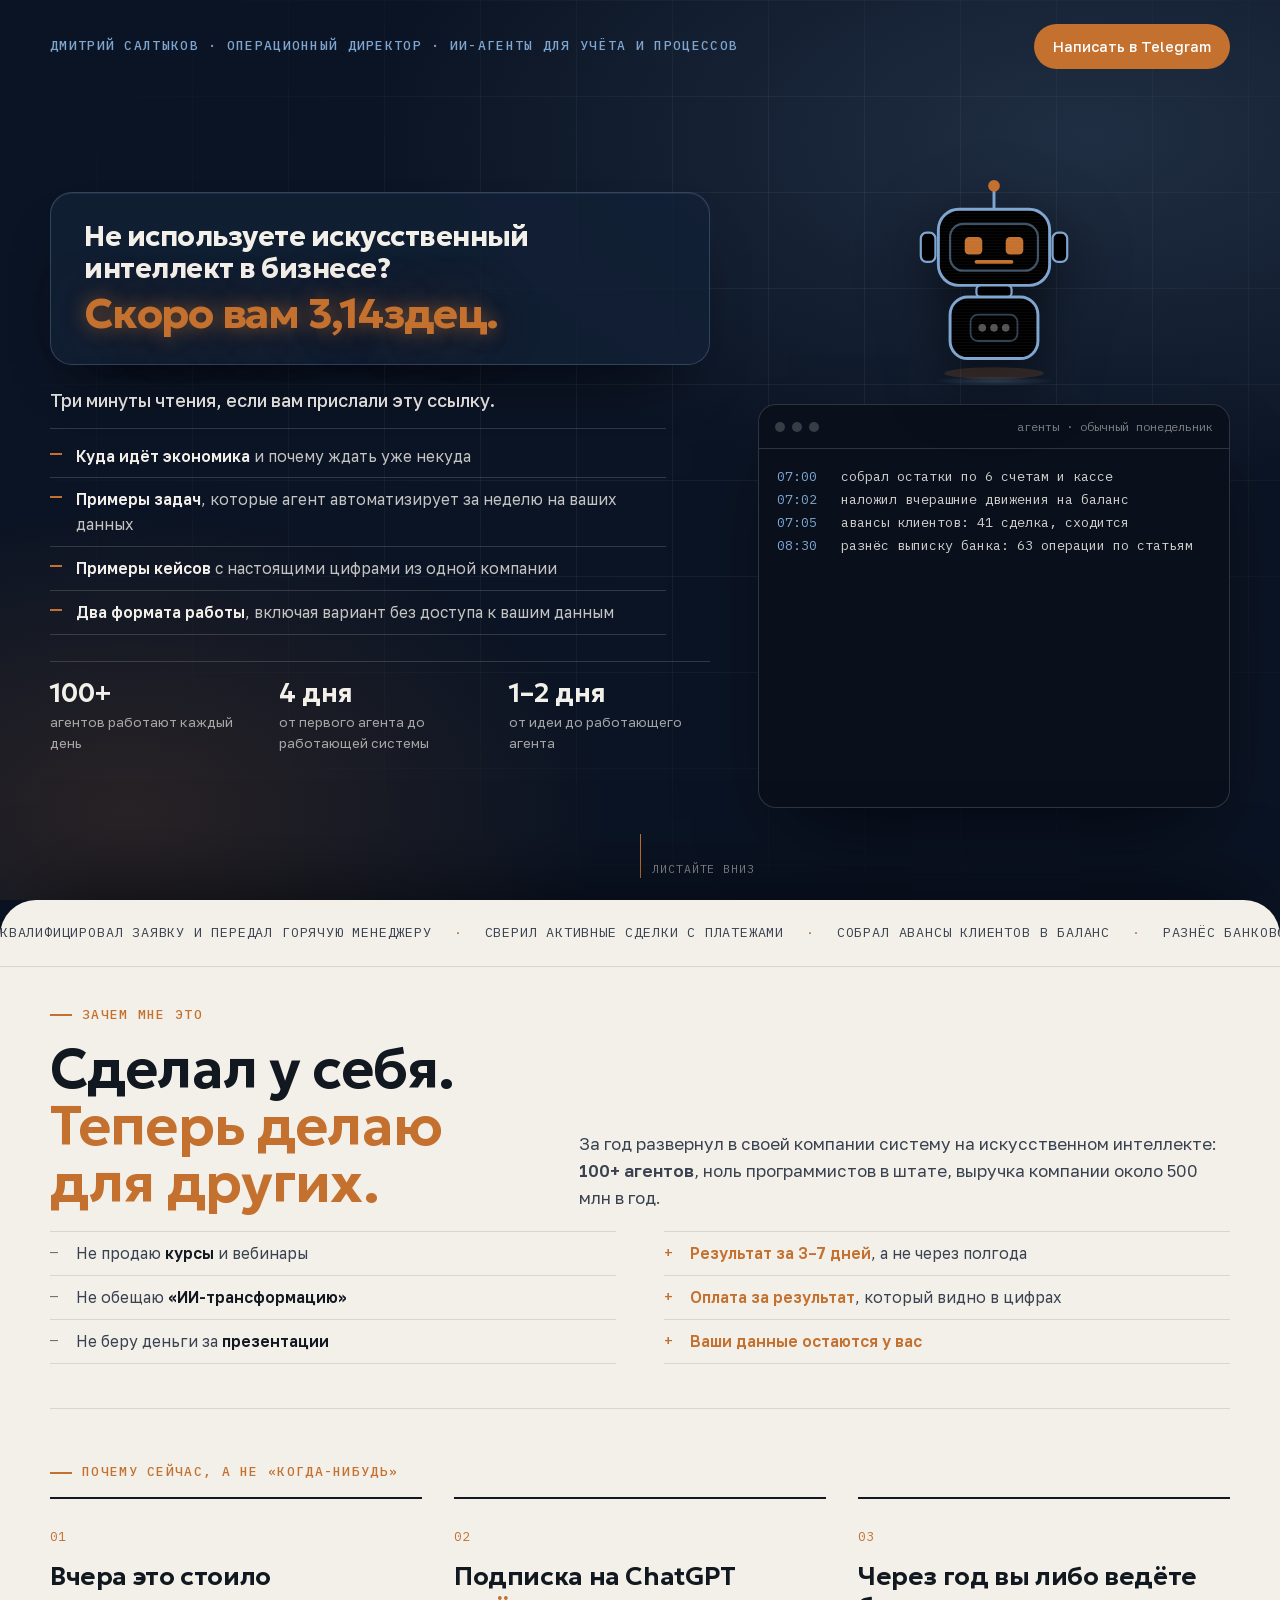
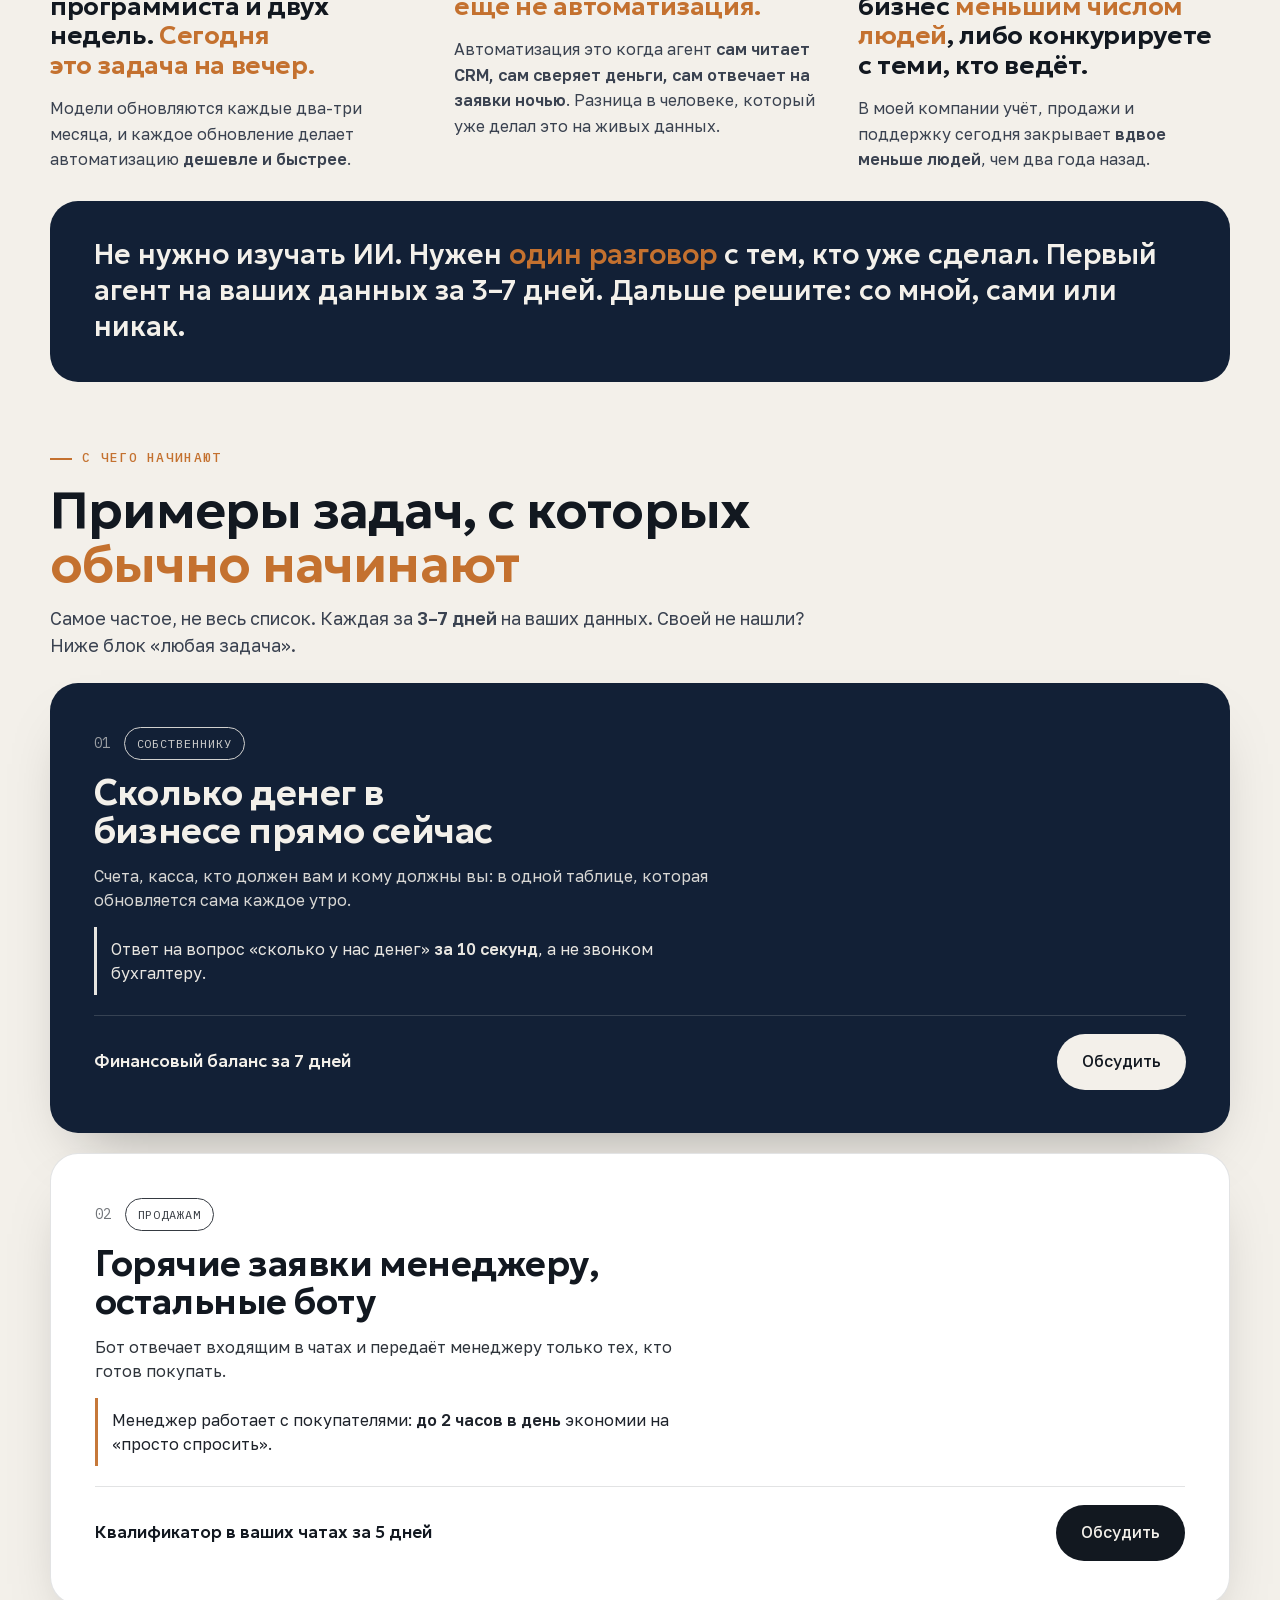
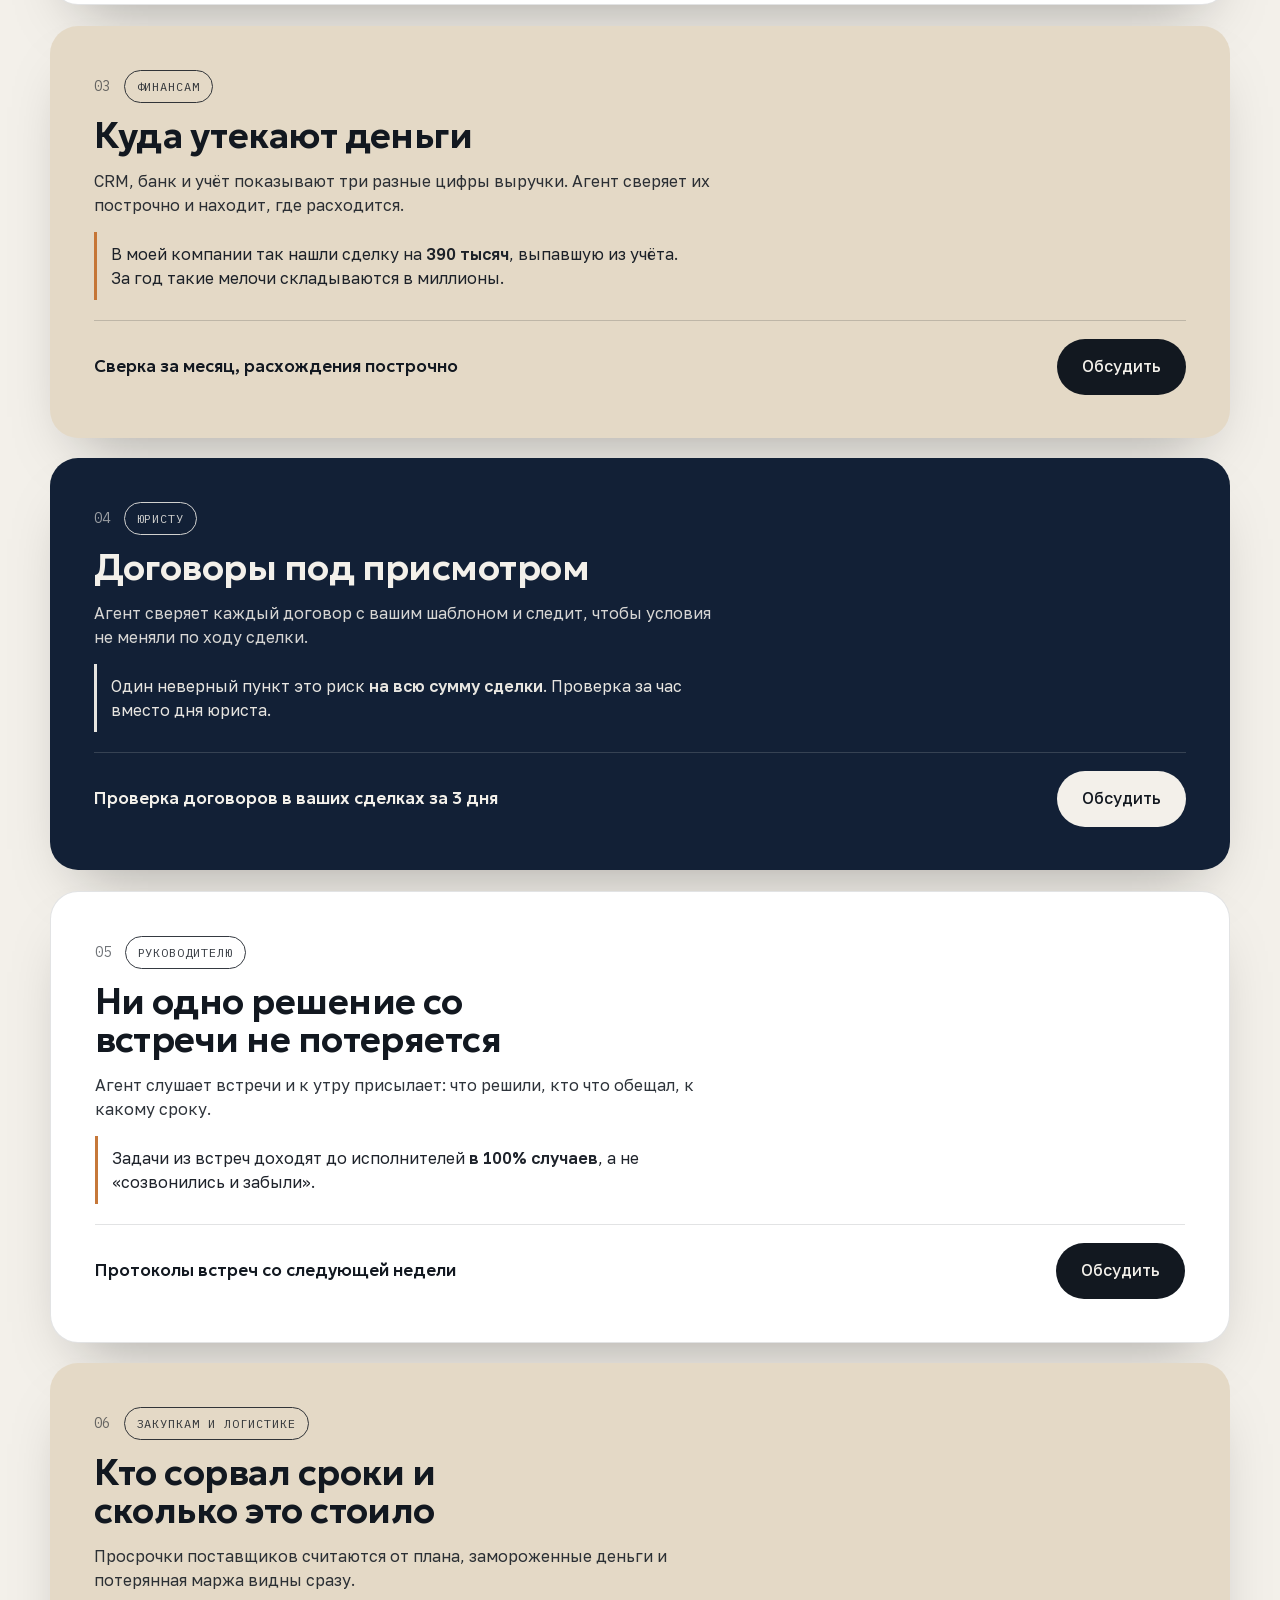
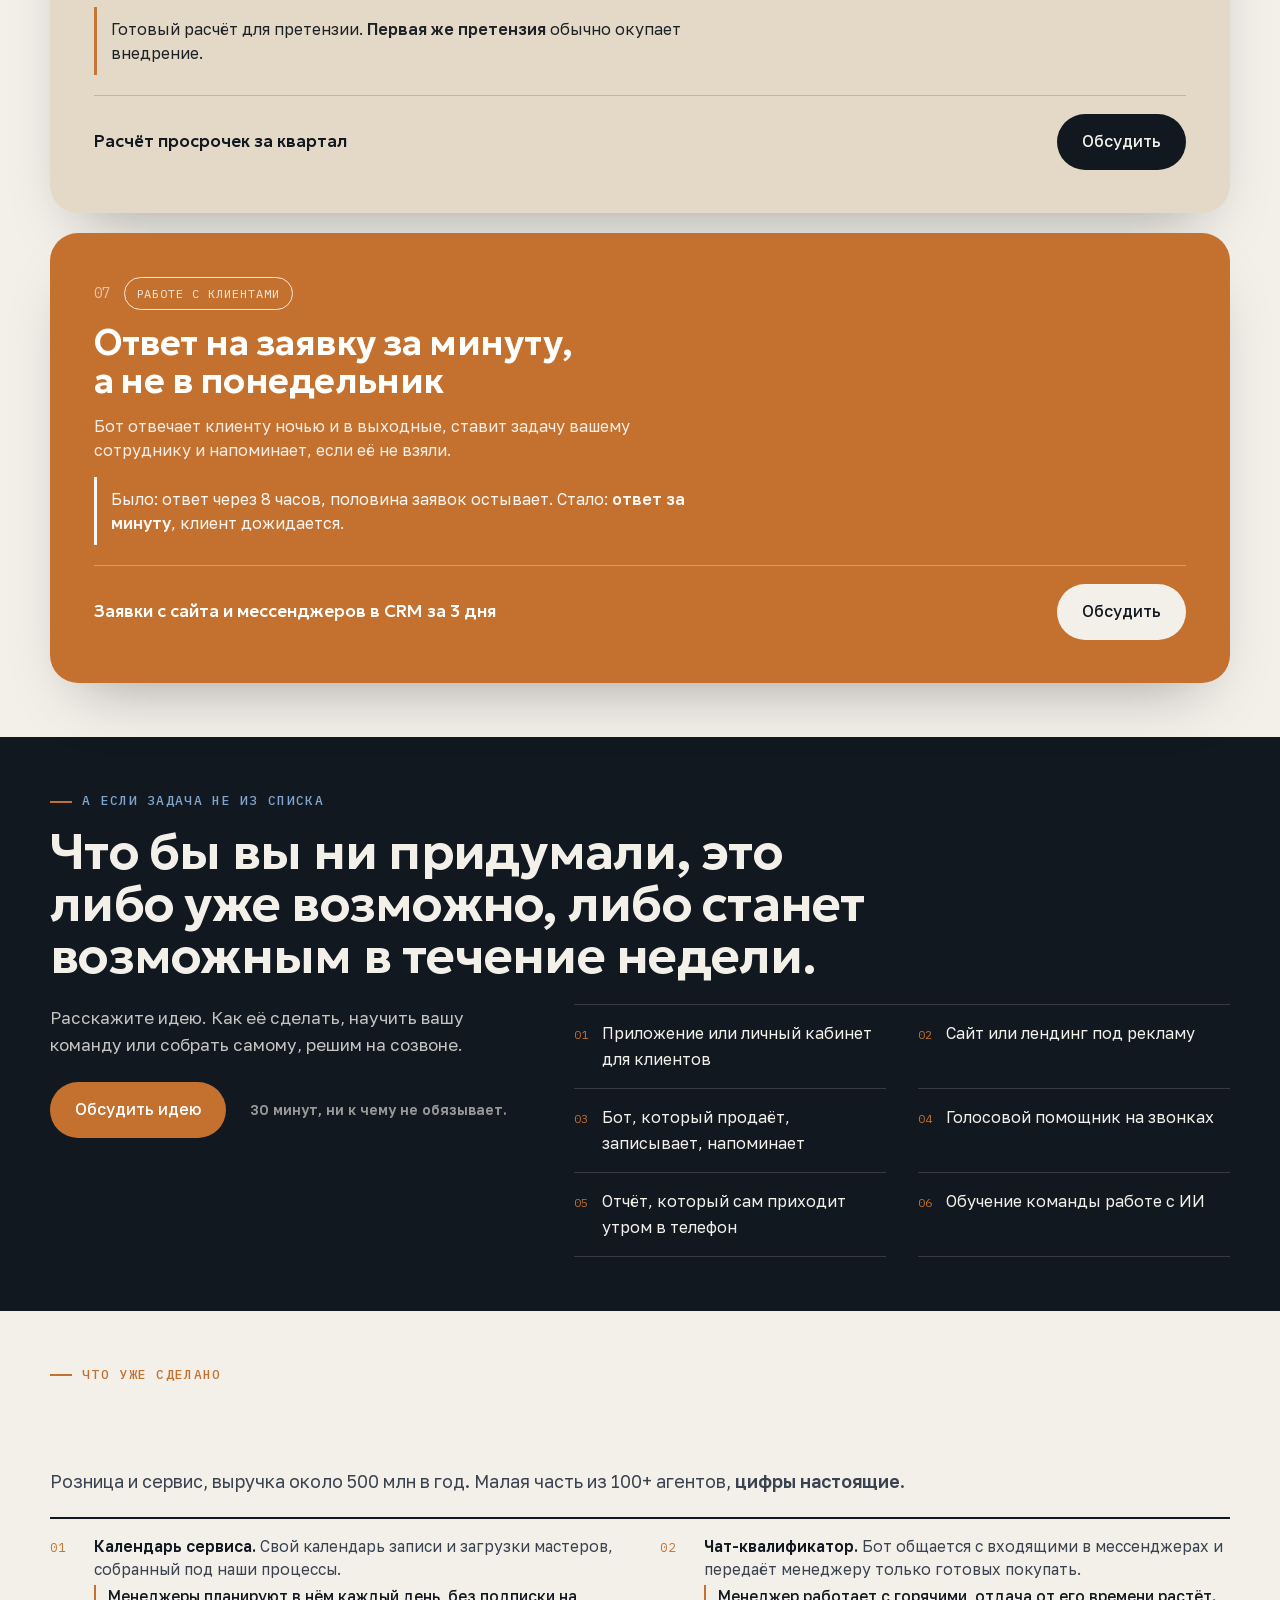
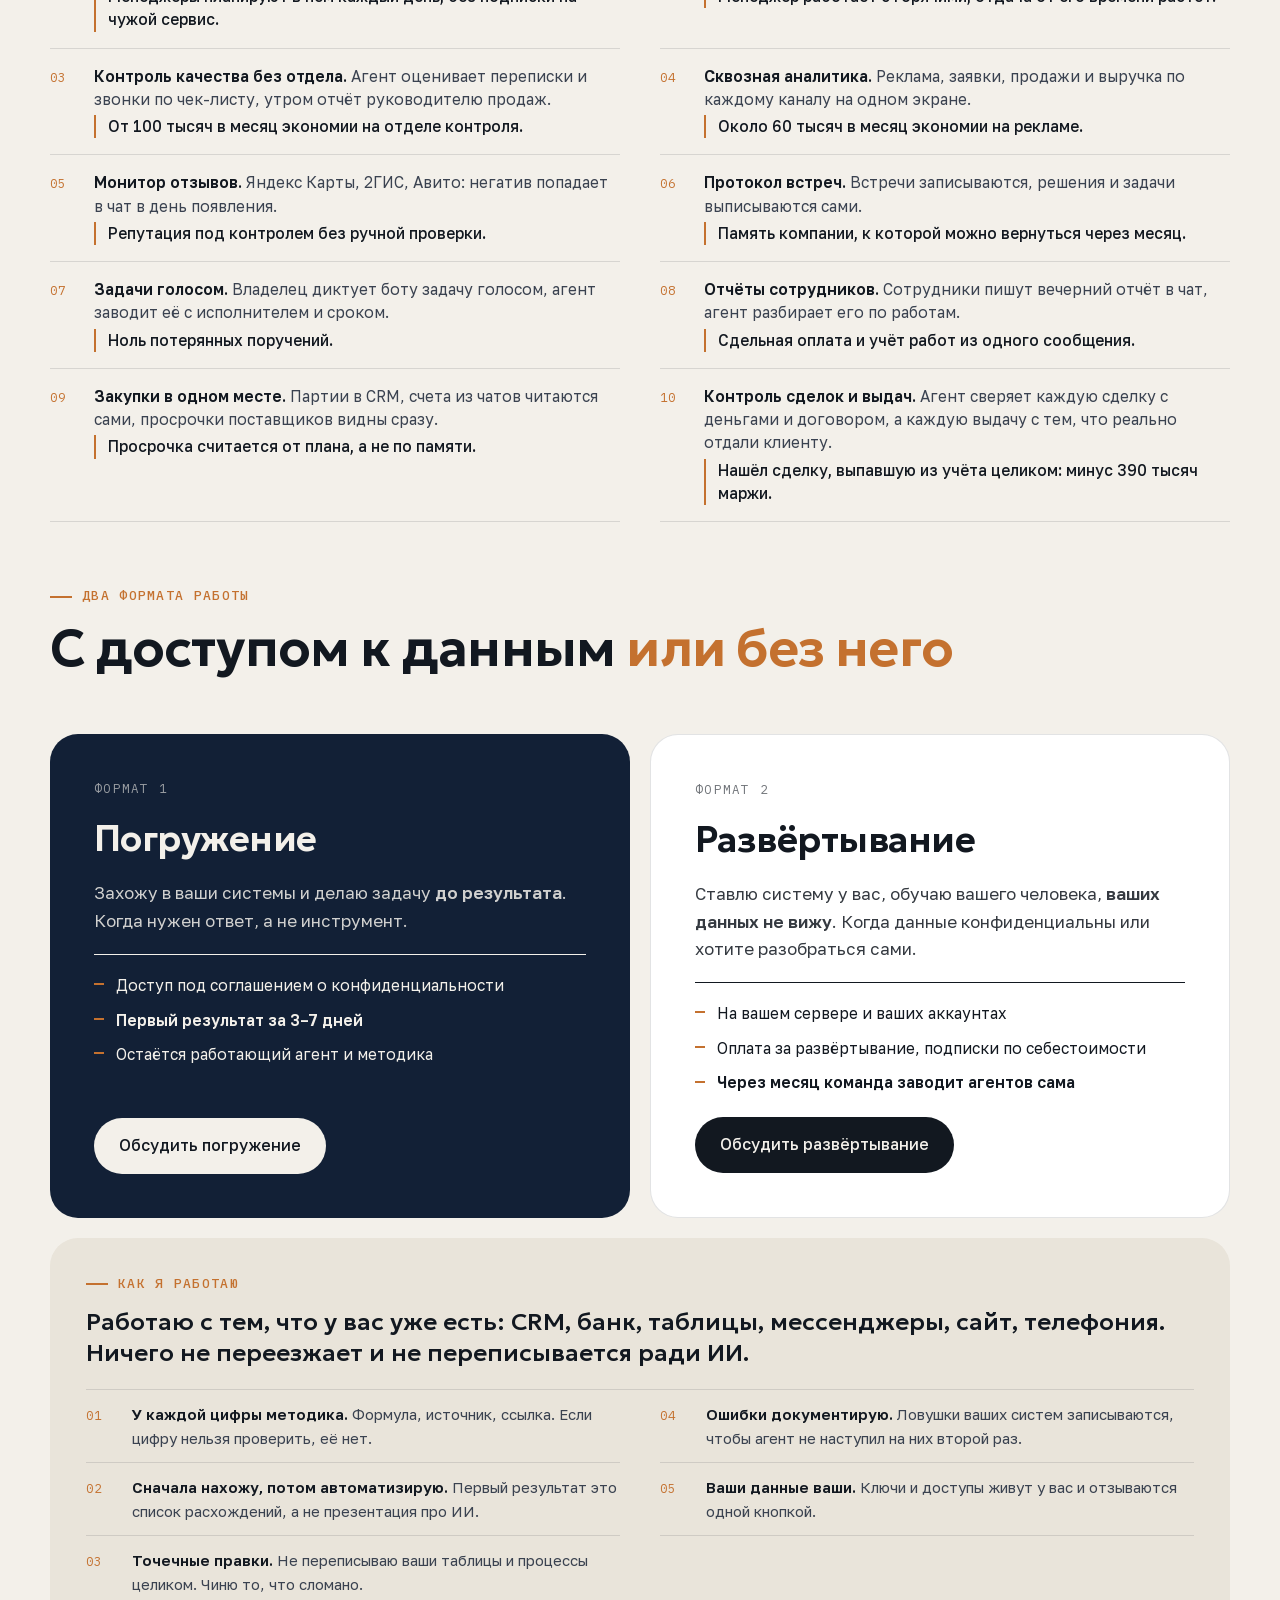
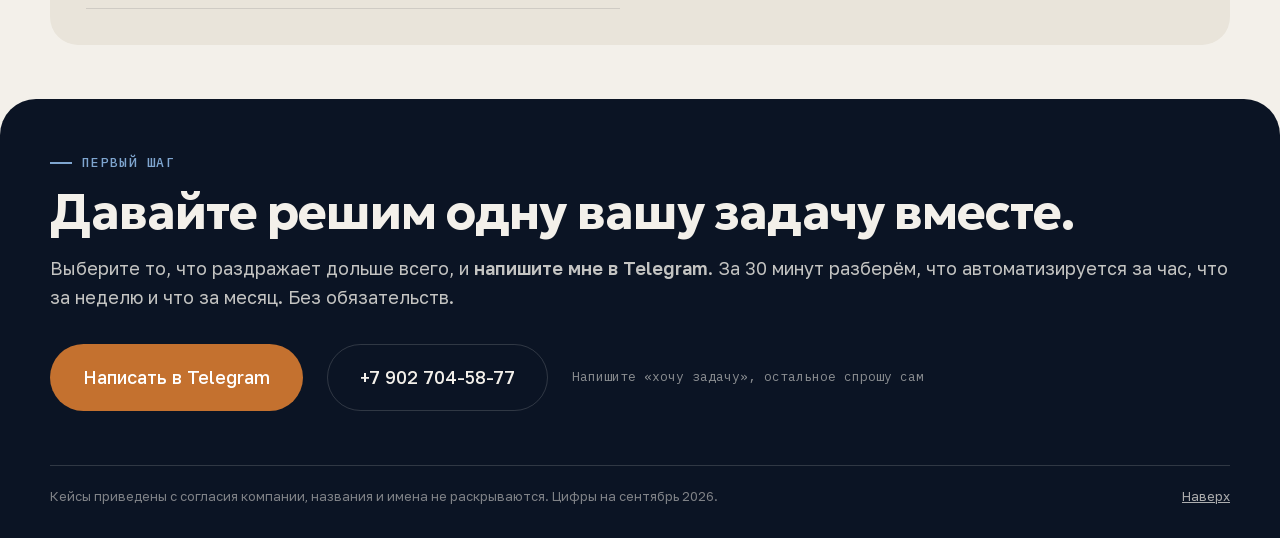
==== commit e0633a4f: "Окно контактов по любой кнопке: позвонить, Telegram, MAX Co-Authored-By: Claude Fable 5.1 <noreply@a" ====
--- a/index.html
+++ b/index.html
@@ -12,7 +12,7 @@
 <meta name="twitter:card" content="summary_large_image">
 <link rel="icon" href="data:image/svg+xml,%3Csvg xmlns=%27http://www.w3.org/2000/svg%27 viewBox=%270 0 64 64%27%3E%3Crect width=%2764%27 height=%2764%27 rx=%2714%27 fill=%27%230B1424%27/%3E%3Ctext x=%2732%27 y=%2742%27 font-family=%27Arial%27 font-weight=%27700%27 font-size=%2730%27 fill=%27%23C4712F%27 text-anchor=%27middle%27%3E%D0%94%D0%A1%3C/text%3E%3C/svg%3E">
 <link rel="stylesheet" href="fonts/fonts.css?v=1">
-<link rel="stylesheet" href="style.css?v=33">
+<link rel="stylesheet" href="style.css?v=34">
 </head>
 <body>
 
@@ -425,8 +425,34 @@
 <!-- Sticky CTA на мобильных -->
 <a href="https://t.me/shabb1on" class="sticky-cta" target="_blank" rel="noopener">Написать в Telegram</a>
 
+<!-- Блок 11. Окно контактов: открывается по любой кнопке связи -->
+<div class="cmodal" id="cmodal" hidden>
+  <div class="cmodal__bg" data-cmodal-close></div>
+  <div class="cmodal__sheet" role="dialog" aria-modal="true" aria-labelledby="cmodal-title">
+    <button class="cmodal__x" type="button" data-cmodal-close aria-label="Закрыть"></button>
+    <p class="eyebrow">Как удобнее связаться</p>
+    <h3 id="cmodal-title" class="cmodal__h">Дмитрий Салтыков</h3>
+    <p class="cmodal__p">Отвечаю в тот же день. Выберите способ:</p>
+    <div class="cmodal__list">
+      <a class="cmodal__item" href="tel:+79027045877">
+        <span class="cmodal__ico cmodal__ico--call" aria-hidden="true"></span>
+        <span class="cmodal__txt"><b>Позвонить</b><small>+7 902 704-58-77</small></span>
+      </a>
+      <a class="cmodal__item" id="cmodal-tg" href="https://t.me/shabb1on" target="_blank" rel="noopener">
+        <span class="cmodal__ico cmodal__ico--tg" aria-hidden="true"></span>
+        <span class="cmodal__txt"><b>Написать в Telegram</b><small>@shabb1on</small></span>
+      </a>
+      <a class="cmodal__item" id="cmodal-max" href="#" data-copy="+79027045877">
+        <span class="cmodal__ico cmodal__ico--max" aria-hidden="true"></span>
+        <span class="cmodal__txt"><b>Написать в MAX</b><small>по номеру +7 902 704-58-77, нажмите, чтобы скопировать</small></span>
+      </a>
+    </div>
+    <p class="cmodal__note" id="cmodal-note"></p>
+  </div>
+</div>
+
 <script src="js/gsap.min.js"></script>
 <script src="js/ScrollTrigger.min.js"></script>
-<script src="script.js?v=9"></script>
+<script src="script.js?v=10"></script>
 </body>
 </html>
--- a/style.css
+++ b/style.css
@@ -447,3 +447,35 @@
 }
 
 @media (max-width: 640px) { .contact__small { font-size: 12px; white-space: normal; line-height: 1.5; } }
+
+/* ============ 20. Окно контактов ============ */
+.cmodal { position: fixed; inset: 0; z-index: 100; display: flex; align-items: center; justify-content: center; padding: 20px; }
+.cmodal[hidden] { display: none; }
+.cmodal__bg { position: absolute; inset: 0; background: color-mix(in srgb, var(--navy) 70%, transparent); backdrop-filter: blur(6px); -webkit-backdrop-filter: blur(6px); }
+.cmodal__sheet { position: relative; width: min(440px, 100%); background: var(--paper); color: var(--ink); border-radius: 24px; padding: 26px 24px 22px; box-shadow: 0 40px 80px -30px rgba(0,0,0,.6); animation: cm-in .35s var(--ease-out); }
+.cmodal__x { position: absolute; right: 14px; top: 14px; width: 36px; height: 36px; border-radius: 50%; border: 0; background: var(--paper-2); cursor: pointer; }
+.cmodal__x::before, .cmodal__x::after { content: ''; position: absolute; left: 50%; top: 50%; width: 16px; height: 2px; background: var(--ink); transform: translate(-50%, -50%) rotate(45deg); }
+.cmodal__x::after { transform: translate(-50%, -50%) rotate(-45deg); }
+.cmodal__h { font-size: 24px; font-weight: 600; margin: 0 0 4px; }
+.cmodal__p { color: var(--ink-2); font-size: 15px; margin: 0 0 16px; }
+.cmodal__list { display: flex; flex-direction: column; gap: 10px; }
+.cmodal__item { display: flex; align-items: center; gap: 14px; padding: 14px 16px; border-radius: 16px; background: #fff; border: 1px solid var(--line); text-decoration: none; color: inherit; transition: transform .3s var(--ease-out), border-color .2s; }
+.cmodal__item:hover { transform: translateY(-2px); border-color: var(--ink); }
+.cmodal__item:focus-visible { outline: 3px solid var(--copper); outline-offset: 2px; }
+.cmodal__txt { display: flex; flex-direction: column; gap: 2px; min-width: 0; }
+.cmodal__txt b { font-family: var(--font-display); font-weight: 600; font-size: 17px; }
+.cmodal__txt small { font-size: 13px; color: var(--muted); }
+.cmodal__ico { flex: 0 0 44px; width: 44px; height: 44px; border-radius: 12px; display: grid; place-items: center; color: #fff; font-family: var(--font-display); font-weight: 700; font-size: 15px; }
+.cmodal__ico--call { background: var(--copper); }
+.cmodal__ico--call::before { content: ''; width: 20px; height: 20px; background: currentColor; mask: url('data:image/svg+xml;utf8,<svg xmlns="http://www.w3.org/2000/svg" viewBox="0 0 24 24"><path d="M6.6 10.8a15.1 15.1 0 0 0 6.6 6.6l2.2-2.2a1 1 0 0 1 1-.25c1.1.37 2.3.57 3.6.57a1 1 0 0 1 1 1V20a1 1 0 0 1-1 1A17 17 0 0 1 3 4a1 1 0 0 1 1-1h3.5a1 1 0 0 1 1 1c0 1.25.2 2.45.57 3.57a1 1 0 0 1-.25 1L6.6 10.8z"/></svg>') center/contain no-repeat; -webkit-mask: url('data:image/svg+xml;utf8,<svg xmlns="http://www.w3.org/2000/svg" viewBox="0 0 24 24"><path d="M6.6 10.8a15.1 15.1 0 0 0 6.6 6.6l2.2-2.2a1 1 0 0 1 1-.25c1.1.37 2.3.57 3.6.57a1 1 0 0 1 1 1V20a1 1 0 0 1-1 1A17 17 0 0 1 3 4a1 1 0 0 1 1-1h3.5a1 1 0 0 1 1 1c0 1.25.2 2.45.57 3.57a1 1 0 0 1-.25 1L6.6 10.8z"/></svg>') center/contain no-repeat; }
+.cmodal__ico--tg { background: #2AABEE; }
+.cmodal__ico--tg::before { content: ''; width: 22px; height: 22px; background: currentColor; mask: url('data:image/svg+xml;utf8,<svg xmlns="http://www.w3.org/2000/svg" viewBox="0 0 24 24"><path d="M21.9 4.6 18.7 19.4c-.24 1.05-.87 1.3-1.76.81l-4.87-3.59-2.35 2.26c-.26.26-.48.48-.98.48l.35-4.96 9.02-8.15c.39-.35-.09-.54-.61-.2L6.36 13.1 1.56 11.6c-1.04-.33-1.06-1.04.22-1.54L20.55 2.83c.87-.32 1.63.2 1.35 1.77z"/></svg>') center/contain no-repeat; -webkit-mask: url('data:image/svg+xml;utf8,<svg xmlns="http://www.w3.org/2000/svg" viewBox="0 0 24 24"><path d="M21.9 4.6 18.7 19.4c-.24 1.05-.87 1.3-1.76.81l-4.87-3.59-2.35 2.26c-.26.26-.48.48-.98.48l.35-4.96 9.02-8.15c.39-.35-.09-.54-.61-.2L6.36 13.1 1.56 11.6c-1.04-.33-1.06-1.04.22-1.54L20.55 2.83c.87-.32 1.63.2 1.35 1.77z"/></svg>') center/contain no-repeat; }
+.cmodal__ico--max { background: #1F5FC4; }
+.cmodal__ico--max::before { content: 'MAX'; font-size: 13px; letter-spacing: .02em; }
+.cmodal__note { min-height: 18px; margin: 12px 0 0; font-size: 13px; color: var(--ok); text-align: center; }
+@keyframes cm-in { from { opacity: 0; transform: translateY(18px); } to { opacity: 1; transform: none; } }
+@media (max-width: 640px) {
+  .cmodal { align-items: flex-end; padding: 0; }
+  .cmodal__sheet { width: 100%; border-radius: 24px 24px 0 0; padding: 22px 18px calc(18px + env(safe-area-inset-bottom)); }
+}
+html.reduce .cmodal__sheet { animation: none; }
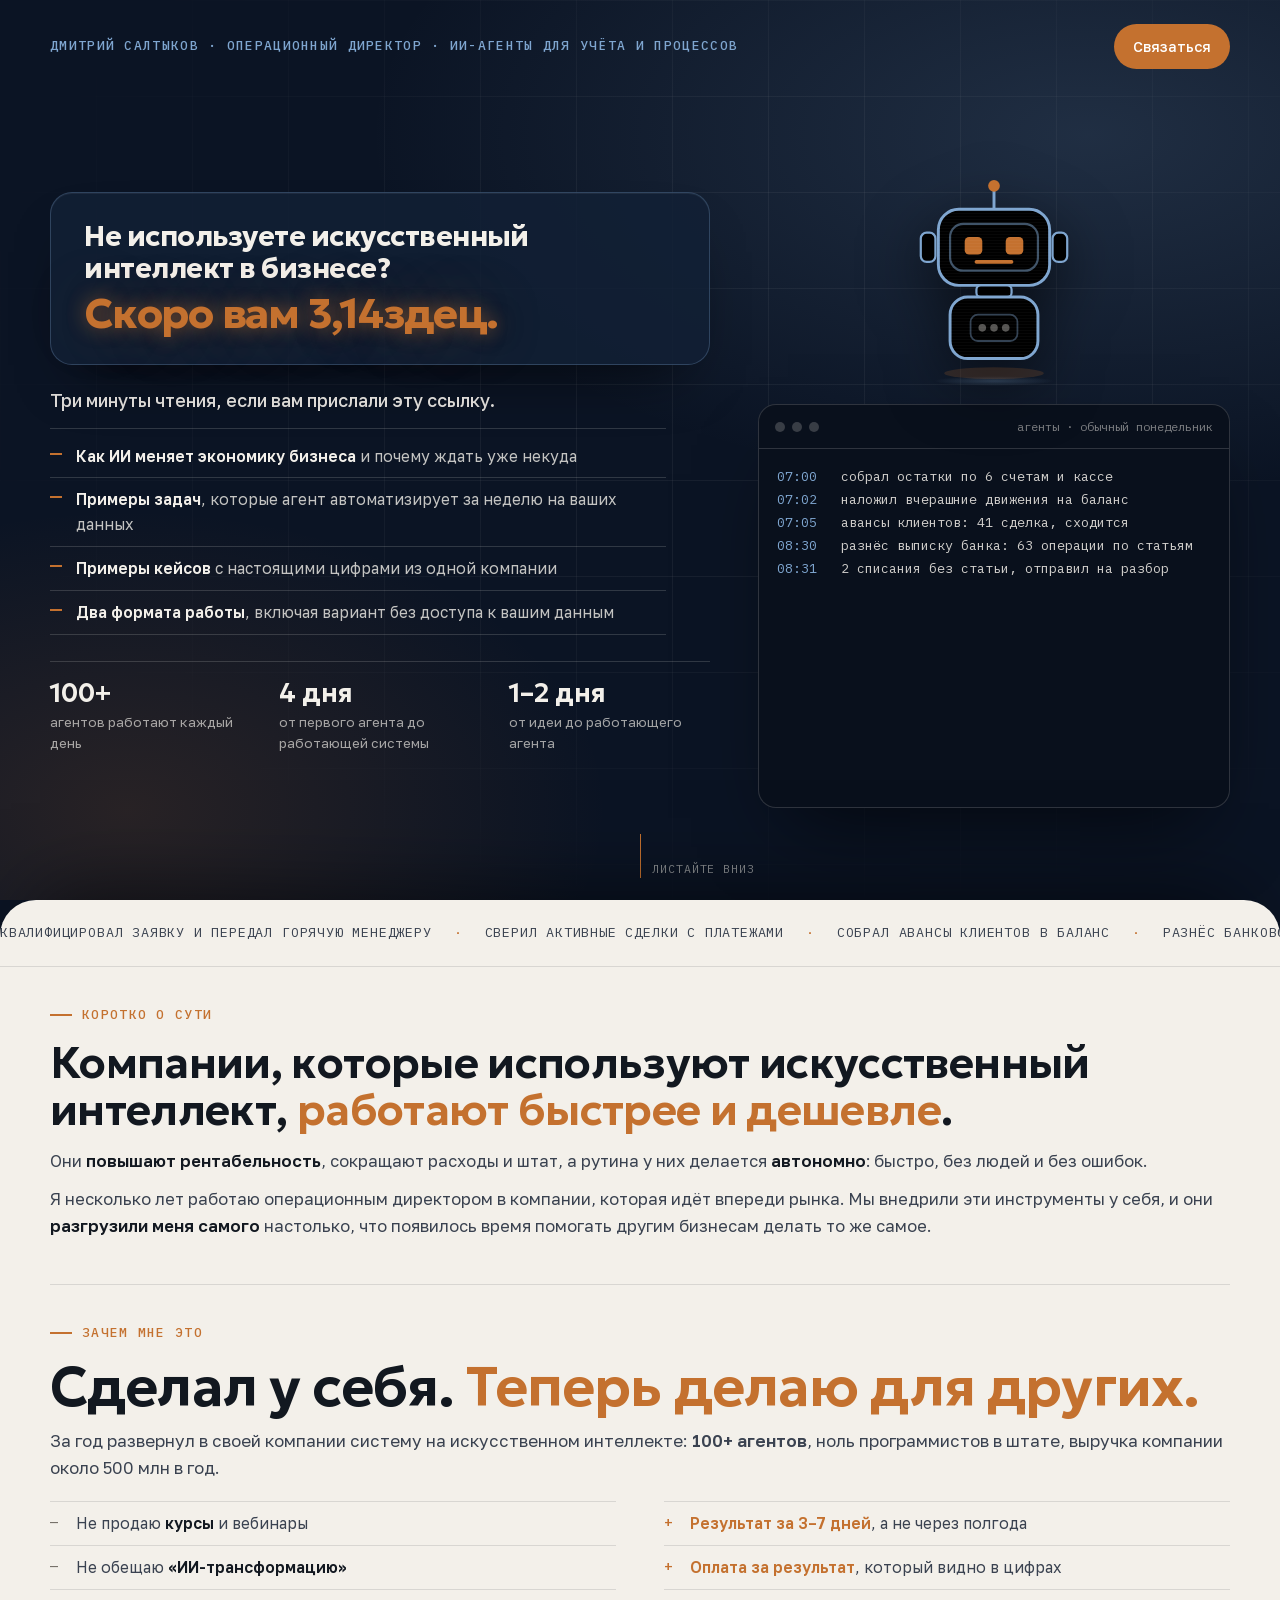
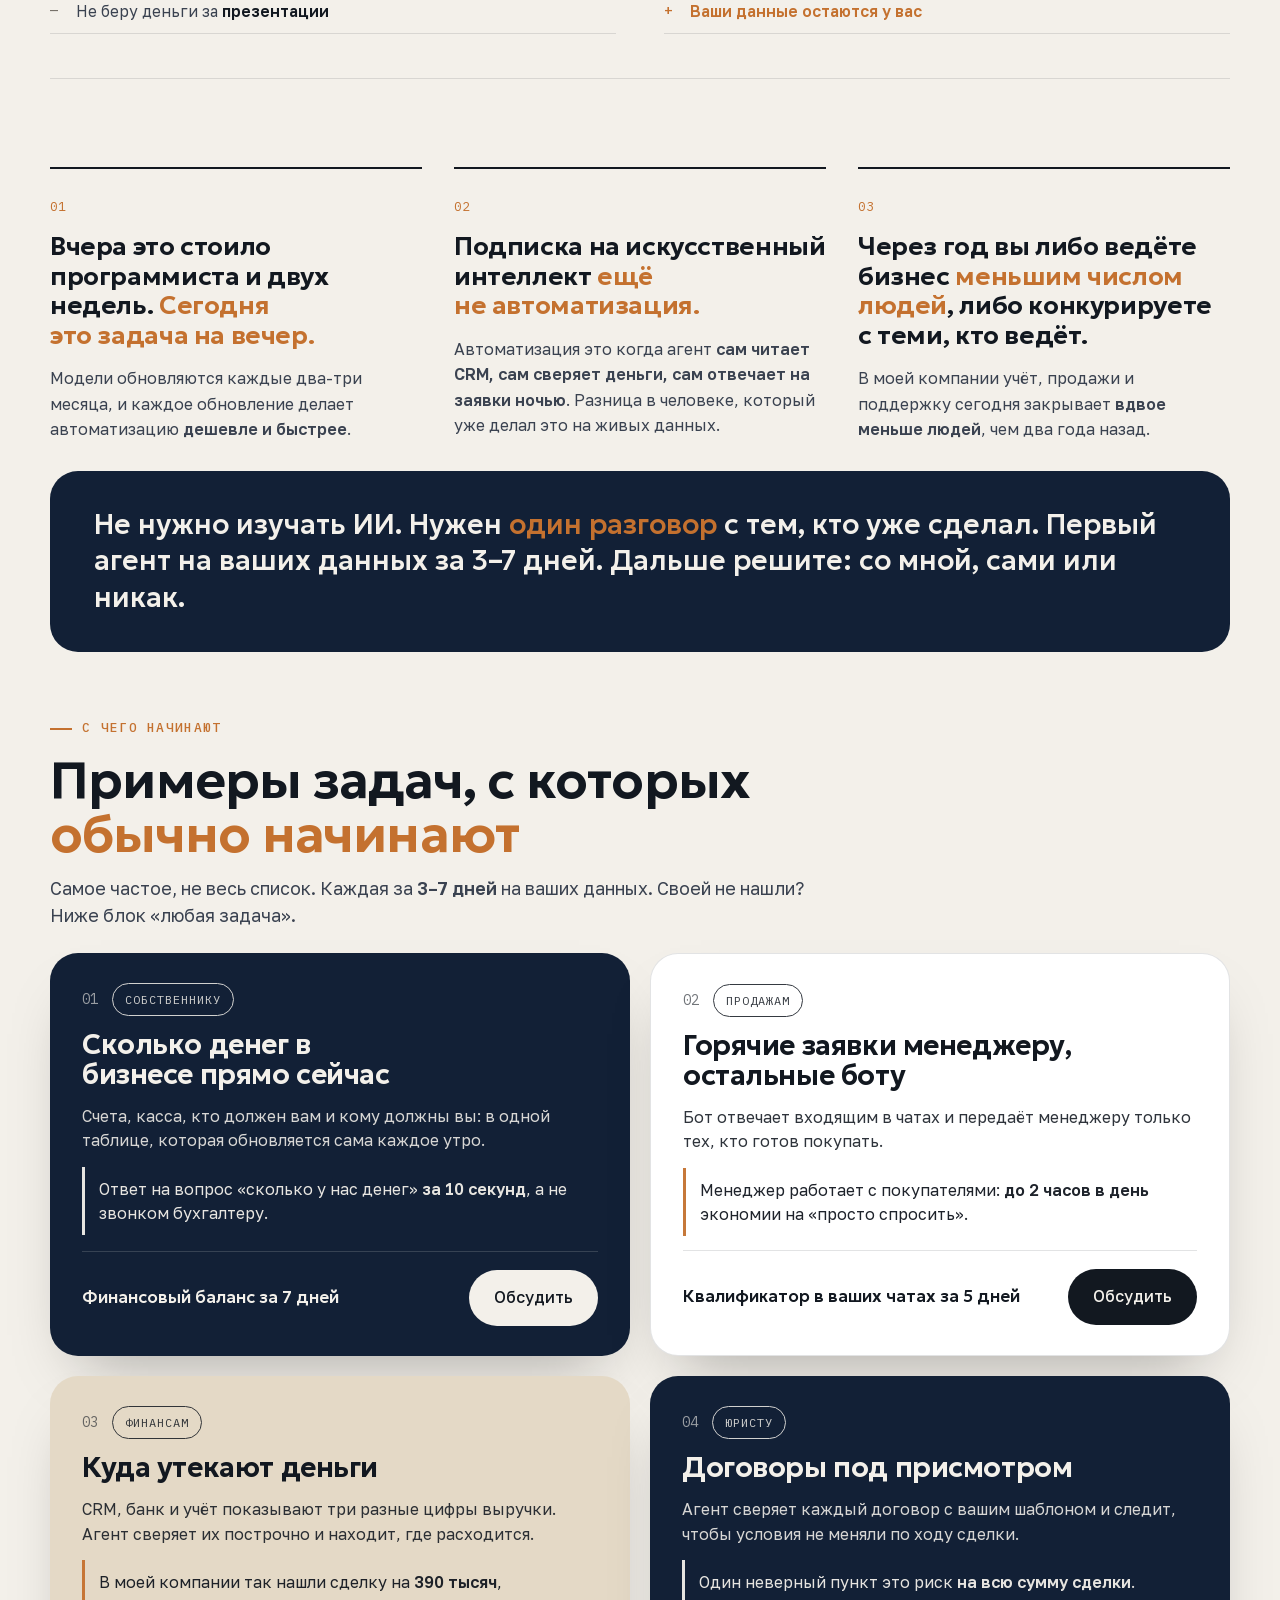
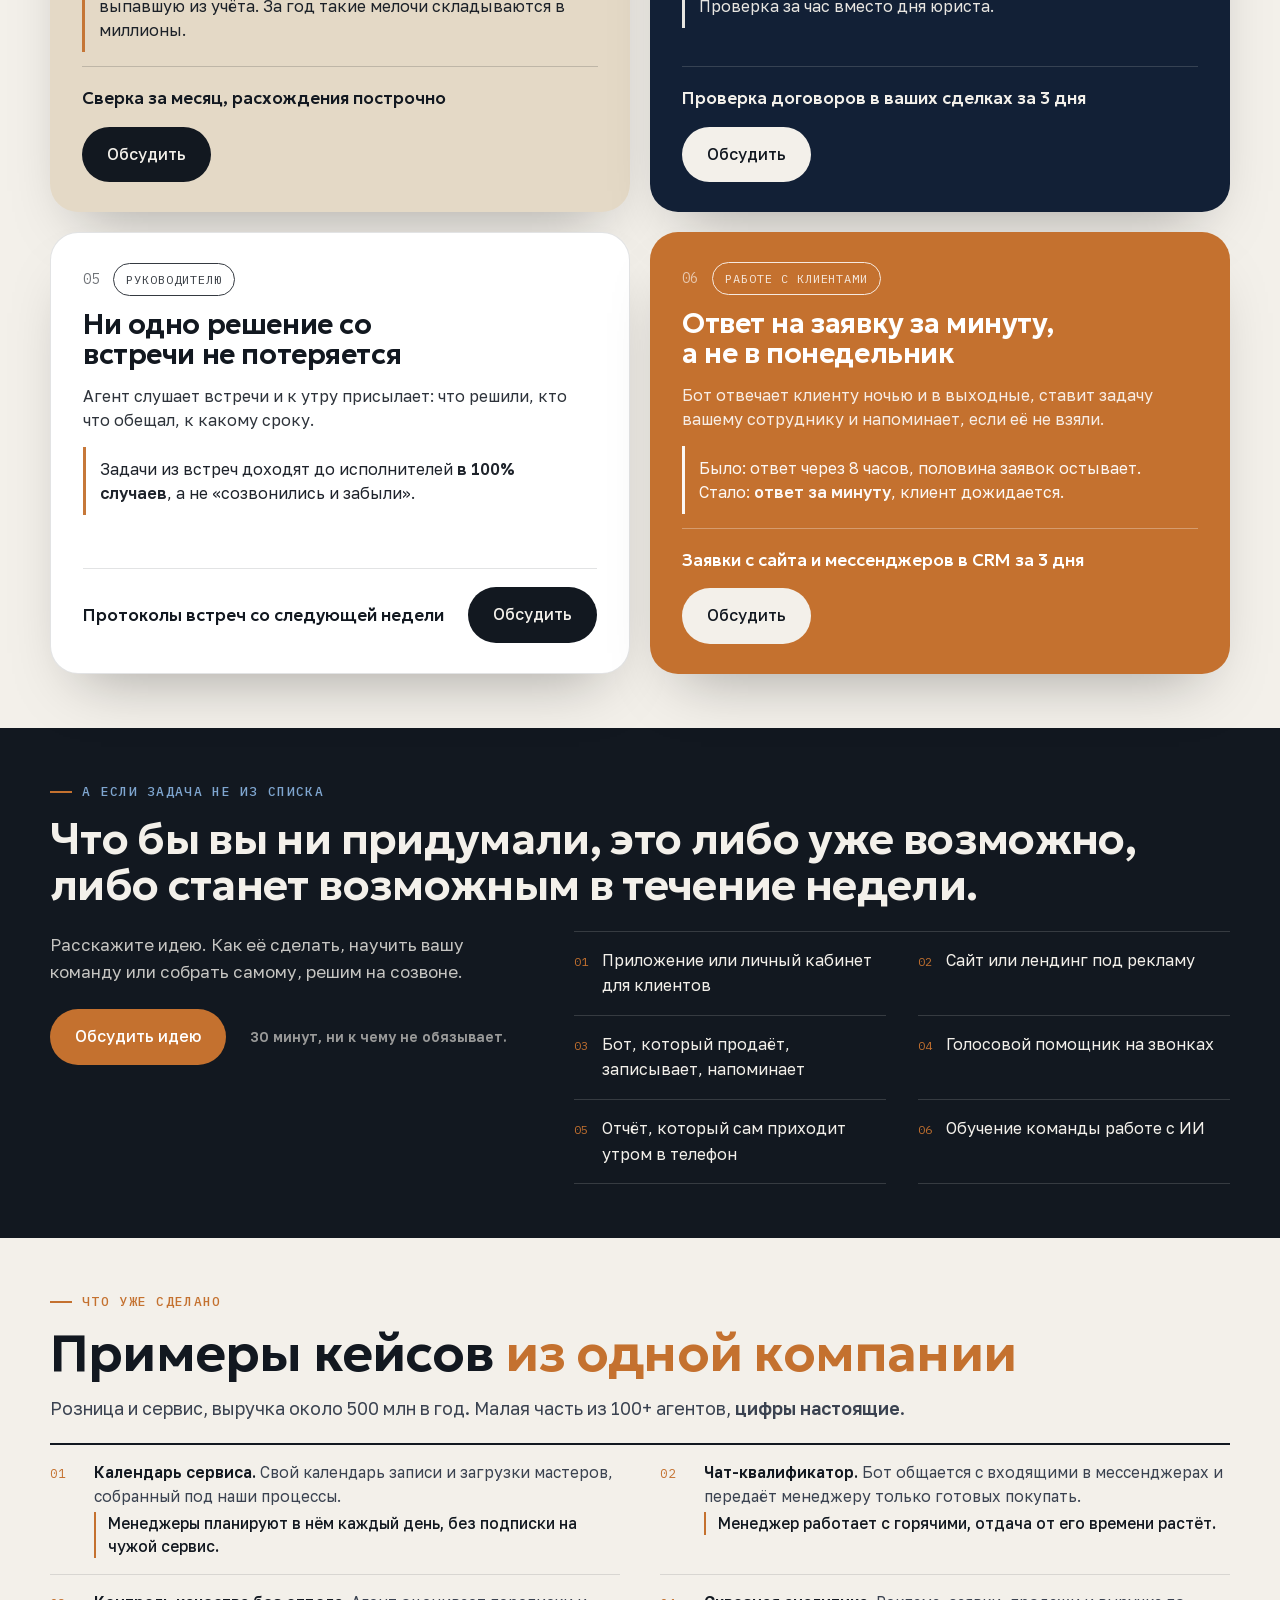
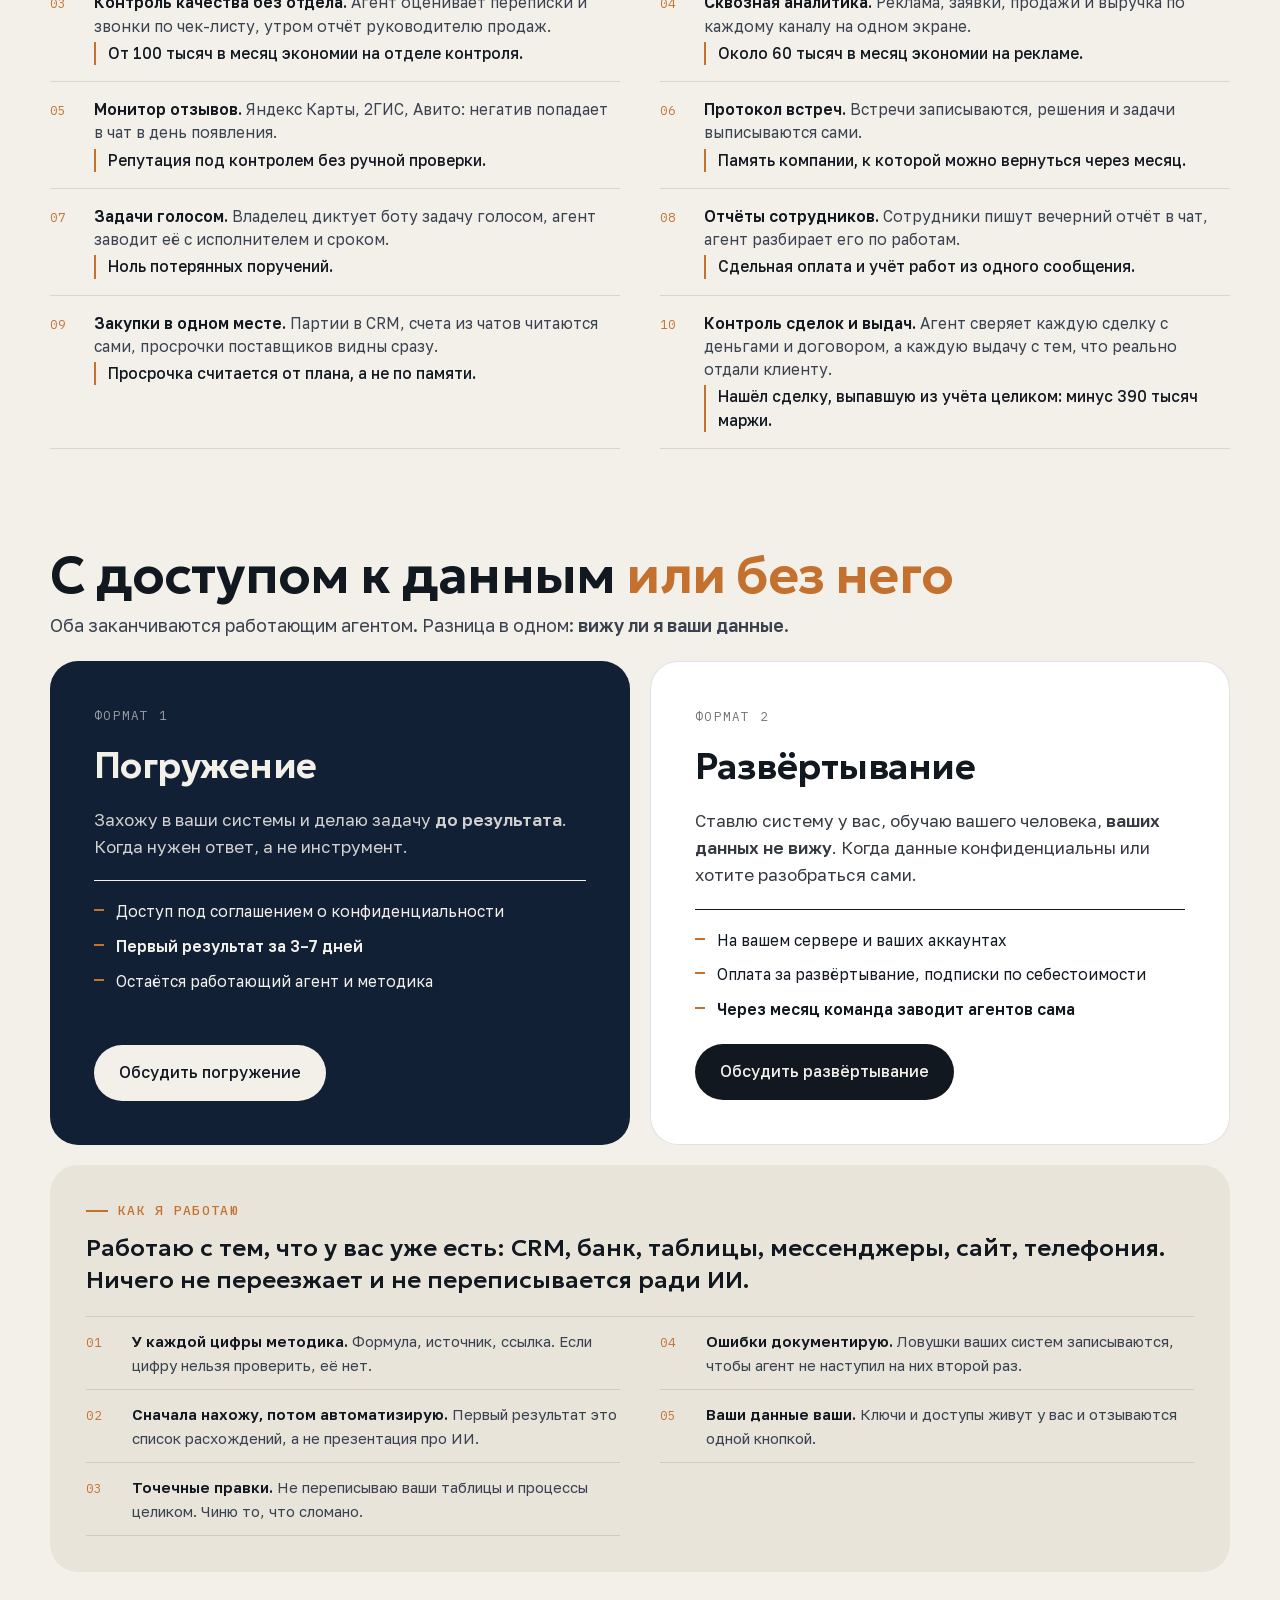
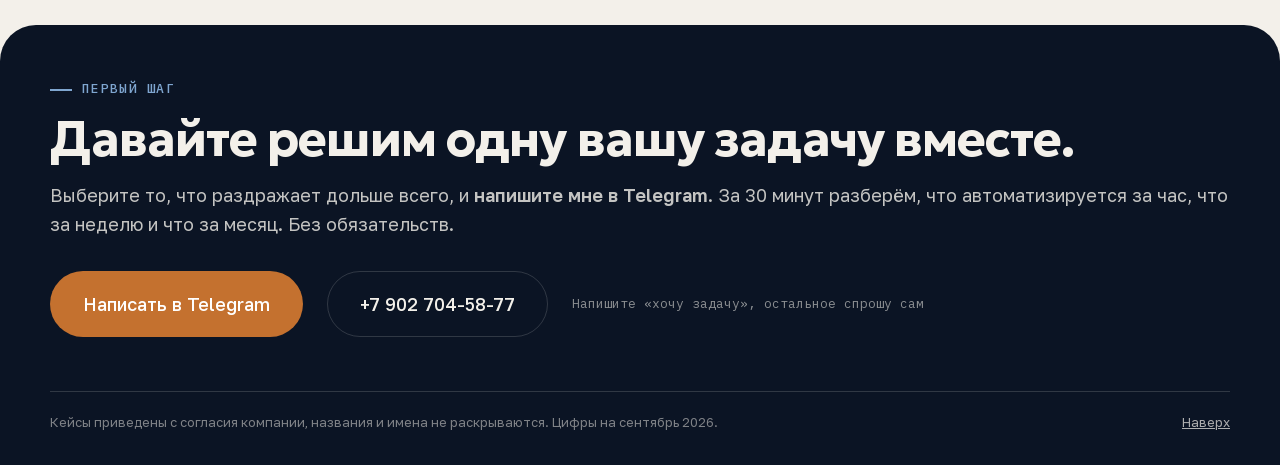
==== commit ae95186a: "Блок «коротко о сути», карточки по две в ряд на десктопе, кнопки «Связаться», заголовки во всю ширин" ====
--- a/index.html
+++ b/index.html
@@ -12,7 +12,7 @@
 <meta name="twitter:card" content="summary_large_image">
 <link rel="icon" href="data:image/svg+xml,%3Csvg xmlns=%27http://www.w3.org/2000/svg%27 viewBox=%270 0 64 64%27%3E%3Crect width=%2764%27 height=%2764%27 rx=%2714%27 fill=%27%230B1424%27/%3E%3Ctext x=%2732%27 y=%2742%27 font-family=%27Arial%27 font-weight=%27700%27 font-size=%2730%27 fill=%27%23C4712F%27 text-anchor=%27middle%27%3E%D0%94%D0%A1%3C/text%3E%3C/svg%3E">
 <link rel="stylesheet" href="fonts/fonts.css?v=1">
-<link rel="stylesheet" href="style.css?v=34">
+<link rel="stylesheet" href="style.css?v=36">
 </head>
 <body>
 
@@ -27,7 +27,7 @@
       <a href="#cases">Кейсы</a>
       <a href="#formats">Форматы</a>
     </nav>
-    <a href="https://t.me/shabb1on" class="btn btn--sm btn--copper" target="_blank" rel="noopener">Написать в Telegram</a>
+    <a href="https://t.me/shabb1on" class="btn btn--sm btn--copper" target="_blank" rel="noopener">Связаться</a>
   </div>
 </header>
 
@@ -37,7 +37,7 @@
   <div class="container hero__top" data-hero-line>
     <p class="eyebrow eyebrow--light hero__eyebrow-d">Дмитрий Салтыков · операционный директор · ИИ-агенты для учёта и процессов</p>
     <span class="hero__name">Дмитрий Салтыков</span>
-    <a href="https://t.me/shabb1on" class="btn btn--sm btn--copper" target="_blank" rel="noopener">Написать в Telegram</a>
+    <a href="https://t.me/shabb1on" class="btn btn--sm btn--copper" target="_blank" rel="noopener">Связаться</a>
   </div>
   <div class="container hero__grid">
     <div class="hero__text">
@@ -68,7 +68,7 @@
           </svg><div class="robot-scan"></div></div></div>
       </div>
       <ul class="hero__preview" data-hero-line>
-        <li><b>Куда идёт экономика</b> и почему ждать уже некуда</li>
+        <li><b>Как ИИ меняет экономику бизнеса</b> и почему ждать уже некуда</li>
         <li><b>Примеры задач</b>, которые агент автоматизирует за неделю на ваших данных</li>
         <li><b>Примеры кейсов</b> с настоящими цифрами из одной компании</li>
         <li><b>Два формата работы</b>, включая вариант без доступа к вашим данным</li>
@@ -140,14 +140,22 @@
       <span>записал встречу и выписал решения</span><i>·</i>
     </div>
   </div>
+  <!-- Блок 3.15. Суть коротко -->
+  <section class="section gist" id="gist">
+    <div class="container">
+      <p class="eyebrow" data-reveal>Коротко о сути</p>
+      <h2 class="gist__h" data-reveal>Компании, которые используют искусственный интеллект, <span class="em">работают быстрее и дешевле</span>.</h2>
+      <p class="gist__p" data-reveal>Они <b>повышают рентабельность</b>, сокращают расходы и штат, а рутина у них делается <b>автономно</b>: быстро, без людей и без ошибок.</p>
+      <p class="gist__p" data-reveal>Я несколько лет работаю операционным директором в компании, которая идёт впереди рынка. Мы внедрили эти инструменты у себя, и они <b>разгрузили меня самого</b> настолько, что появилось время помогать другим бизнесам делать то же самое.</p>
+    </div>
+  </section>
+
   <!-- Блок 3.2. Зачем мне это -->
   <section class="section creed" id="creed">
     <div class="container">
       <div class="creed__head">
-        <div>
-          <p class="eyebrow" data-reveal>Зачем мне это</p>
-          <h2 class="creed__h" data-reveal>Сделал у себя. <span class="em">Теперь делаю для других.</span></h2>
-        </div>
+        <p class="eyebrow" data-reveal>Зачем мне это</p>
+        <h2 class="creed__h" data-reveal>Сделал у себя. <span class="em">Теперь делаю для других.</span></h2>
         <p class="creed__lead" data-reveal>За год развернул в своей компании систему на искусственном интеллекте: <b>100+ агентов</b>, ноль программистов в штате, выручка компании около 500 млн в год.</p>
       </div>
       <div class="creed__cols">
@@ -177,7 +185,7 @@
         </article>
         <article class="beat" data-reveal>
           <span class="beat__n">02</span>
-          <h2 class="beat__h">Подписка на ChatGPT <span class="em">ещё не автоматизация.</span></h2>
+          <h2 class="beat__h">Подписка на искусственный интеллект <span class="em">ещё не автоматизация.</span></h2>
           <p>Автоматизация это когда агент <b>сам читает CRM, сам сверяет деньги, сам отвечает на заявки ночью</b>. Разница в человеке, который уже делал это на живых данных.</p>
         </article>
         <article class="beat" data-reveal>
@@ -270,24 +278,11 @@
         </div>
       </article>
 
-      <article class="card card--sand" data-stack-card>
-        <div class="card__veil" data-stack-veil aria-hidden="true"></div>
-        <div class="card__in">
-          <div class="card__meta"><span class="card__n">06</span><span class="chip">Закупкам и логистике</span></div>
-          <h3 class="card__h">Кто сорвал сроки и сколько это стоило</h3>
-          <p class="card__lead">Просрочки поставщиков считаются от плана, замороженные деньги и потерянная маржа видны сразу.</p>
-          <p class="card__res">Готовый расчёт для претензии. <b>Первая же претензия</b> обычно окупает внедрение.</p>
-          <div class="card__foot">
-            <span class="card__cta">Расчёт просрочек за квартал</span>
-            <a href="https://t.me/shabb1on?text=Хочу%20расчёт%20просрочек" class="btn btn--ink" target="_blank" rel="noopener">Обсудить</a>
-          </div>
-        </div>
-      </article>
 
       <article class="card card--copper" data-stack-card>
         <div class="card__veil" data-stack-veil aria-hidden="true"></div>
         <div class="card__in">
-          <div class="card__meta"><span class="card__n">07</span><span class="chip">Работе с клиентами</span></div>
+          <div class="card__meta"><span class="card__n">06</span><span class="chip">Работе с клиентами</span></div>
           <h3 class="card__h">Ответ на заявку за минуту, а не в понедельник</h3>
           <p class="card__lead">Бот отвечает клиенту ночью и в выходные, ставит задачу вашему сотруднику и напоминает, если её не взяли.</p>
           <p class="card__res">Было: ответ через 8 часов, половина заявок остывает. Стало: <b>ответ за минуту</b>, клиент дожидается.</p>
@@ -423,7 +418,7 @@
 </footer>
 
 <!-- Sticky CTA на мобильных -->
-<a href="https://t.me/shabb1on" class="sticky-cta" target="_blank" rel="noopener">Написать в Telegram</a>
+<a href="https://t.me/shabb1on" class="sticky-cta" target="_blank" rel="noopener">Связаться</a>
 
 <!-- Блок 11. Окно контактов: открывается по любой кнопке связи -->
 <div class="cmodal" id="cmodal" hidden>
@@ -453,6 +448,6 @@
 
 <script src="js/gsap.min.js"></script>
 <script src="js/ScrollTrigger.min.js"></script>
-<script src="script.js?v=10"></script>
+<script src="script.js?v=11"></script>
 </body>
 </html>
--- a/style.css
+++ b/style.css
@@ -235,7 +235,7 @@
 .any .eyebrow { color: var(--steel); }
 .any__grid { display: grid; grid-template-columns: 5fr 7fr; gap: 32px 56px; align-items: start; margin-top: 22px; }
 @media (max-width: 960px) { .any__grid { grid-template-columns: 1fr; gap: 24px; } }
-.any__h { font-size: clamp(30px, 4vw, 50px); line-height: 1.04; font-weight: 600; max-width: 26ch; }
+.any__h { font-size: clamp(28px, 3.4vw, 44px); line-height: 1.06; font-weight: 600; max-width: none; }
 .any__p { font-size: 17px; color: color-mix(in srgb, var(--paper) 80%, transparent); max-width: 48ch; }
 .any__list { display: grid; grid-template-columns: 1fr 1fr; gap: 0 32px; border-top: 1px solid var(--line-light); }
 @media (max-width: 640px) { .any__list { grid-template-columns: 1fr; } }
@@ -389,11 +389,10 @@
 
 /* ============ 18. Зачем мне это ============ */
 .creed { padding-top: clamp(28px, 3vw, 40px); padding-bottom: 0; }
-.creed__head { display: grid; grid-template-columns: 5fr 7fr; gap: 16px 64px; align-items: end; margin-bottom: 20px; }
-@media (max-width: 860px) { .creed__head { grid-template-columns: 1fr; } }
+.creed__head { margin-bottom: 20px; }
 .creed .container { padding-bottom: clamp(28px, 3.5vw, 44px); border-bottom: 1px solid var(--line); }
 .creed__h { font-size: clamp(32px, 4.4vw, 56px); line-height: 1.02; font-weight: 600; }
-.creed__lead { font-size: 17px; color: var(--ink-2); max-width: 60ch; }
+.creed__lead { font-size: 17px; color: var(--ink-2); max-width: none; margin-top: 12px; }
 .creed__cols { display: grid; grid-template-columns: 1fr 1fr; gap: 24px 48px; }
 @media (max-width: 640px) { .creed__cols { grid-template-columns: 1fr; gap: 0; } .creed__list--yes li:first-child { border-top: 0; } .creed__list li { font-size: 15px; padding: 8px 0 8px 24px; } .creed__h { font-size: 30px; } .creed__lead { font-size: 15.5px; } }
 .creed__list li { position: relative; padding: 9px 0 9px 26px; border-bottom: 1px solid var(--line); font-size: 15.5px; color: var(--ink-2); }
@@ -479,3 +478,25 @@
   .cmodal__sheet { width: 100%; border-radius: 24px 24px 0 0; padding: 22px 18px calc(18px + env(safe-area-inset-bottom)); }
 }
 html.reduce .cmodal__sheet { animation: none; }
+
+/* ============ 21. Суть коротко ============ */
+.gist { padding-top: clamp(28px, 3vw, 40px); padding-bottom: 0; }
+.gist .container { padding-bottom: clamp(28px, 3.5vw, 44px); border-bottom: 1px solid var(--line); }
+.gist__h { font-size: clamp(26px, 3.4vw, 44px); line-height: 1.08; font-weight: 600; }
+.gist__p + .gist__p { margin-top: 12px; }
+.gist__p { margin-top: 14px; font-size: clamp(16px, 1.3vw, 18px); color: var(--ink-2); max-width: none; }
+.gist__p b { color: var(--ink); font-weight: 600; }
+@media (max-width: 640px) { .gist__h { font-size: 26px; } .gist__p { font-size: 15.5px; } }
+
+/* ============ 22. Карточки на десктопе: две в ряд ============ */
+@media (min-width: 961px) {
+  .stack { display: grid; grid-template-columns: 1fr 1fr; gap: 20px; }
+  .card { position: static !important; top: auto !important; transform: none !important; }
+  .card__veil { display: none; }
+  .card__in { padding: 30px 32px; height: 100%; }
+  .card__h { font-size: 28px; max-width: none; }
+  .card__lead, .card__res { max-width: none; }
+  .card__foot { margin-top: auto; }
+  .card__in { display: flex; flex-direction: column; }
+  .card__lead { flex: 0 0 auto; }
+}
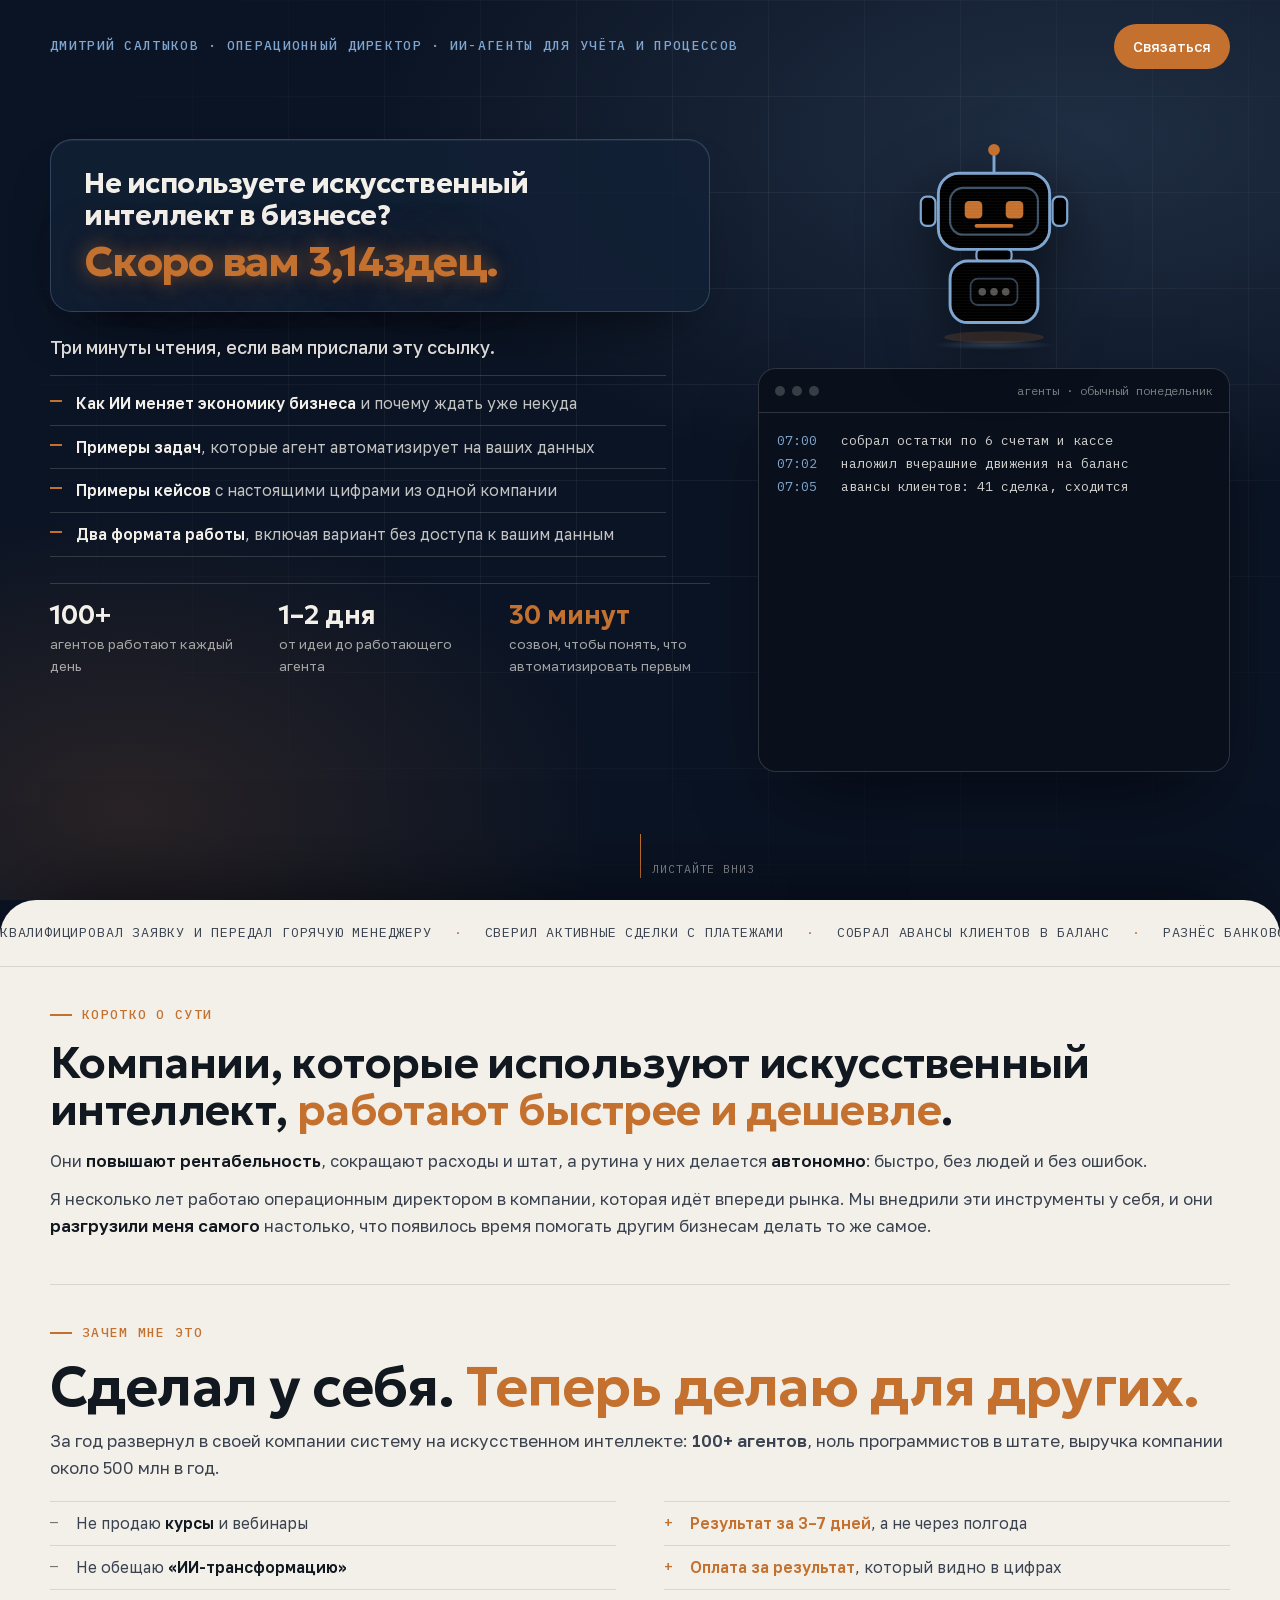
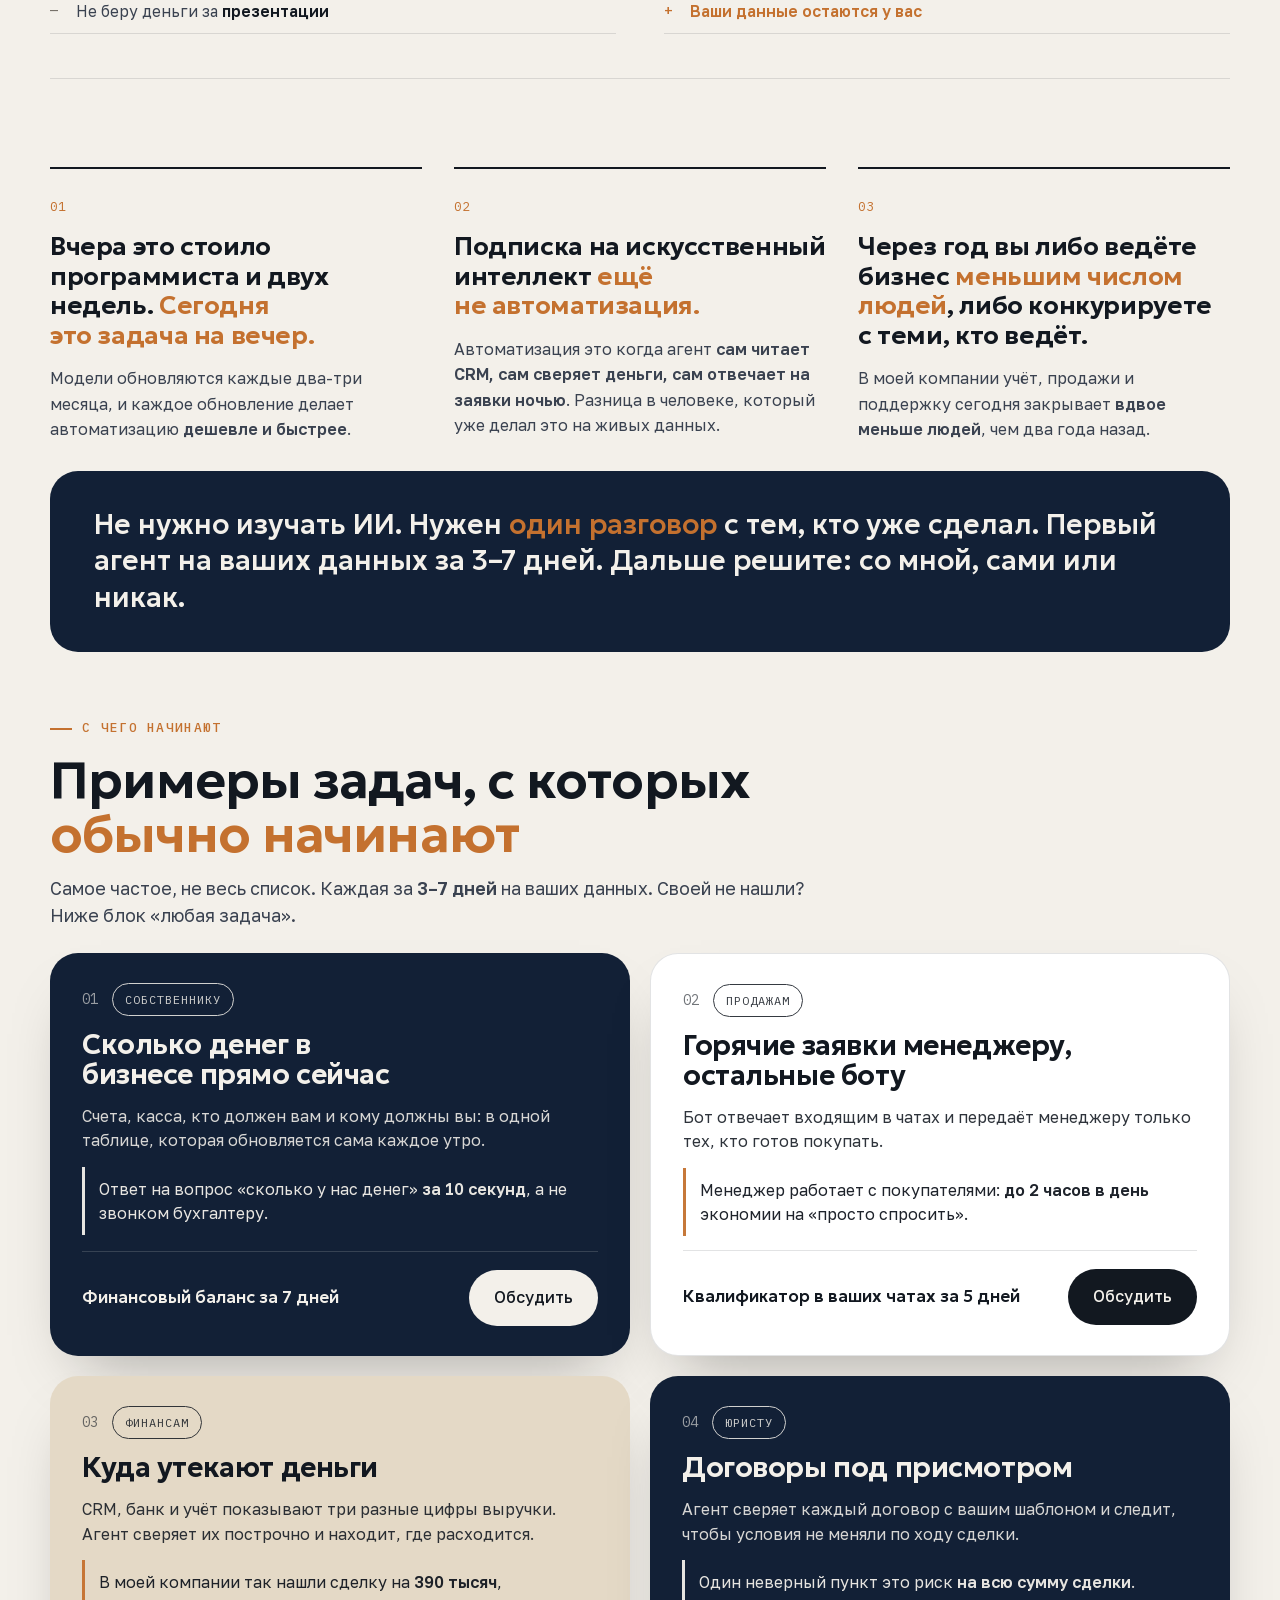
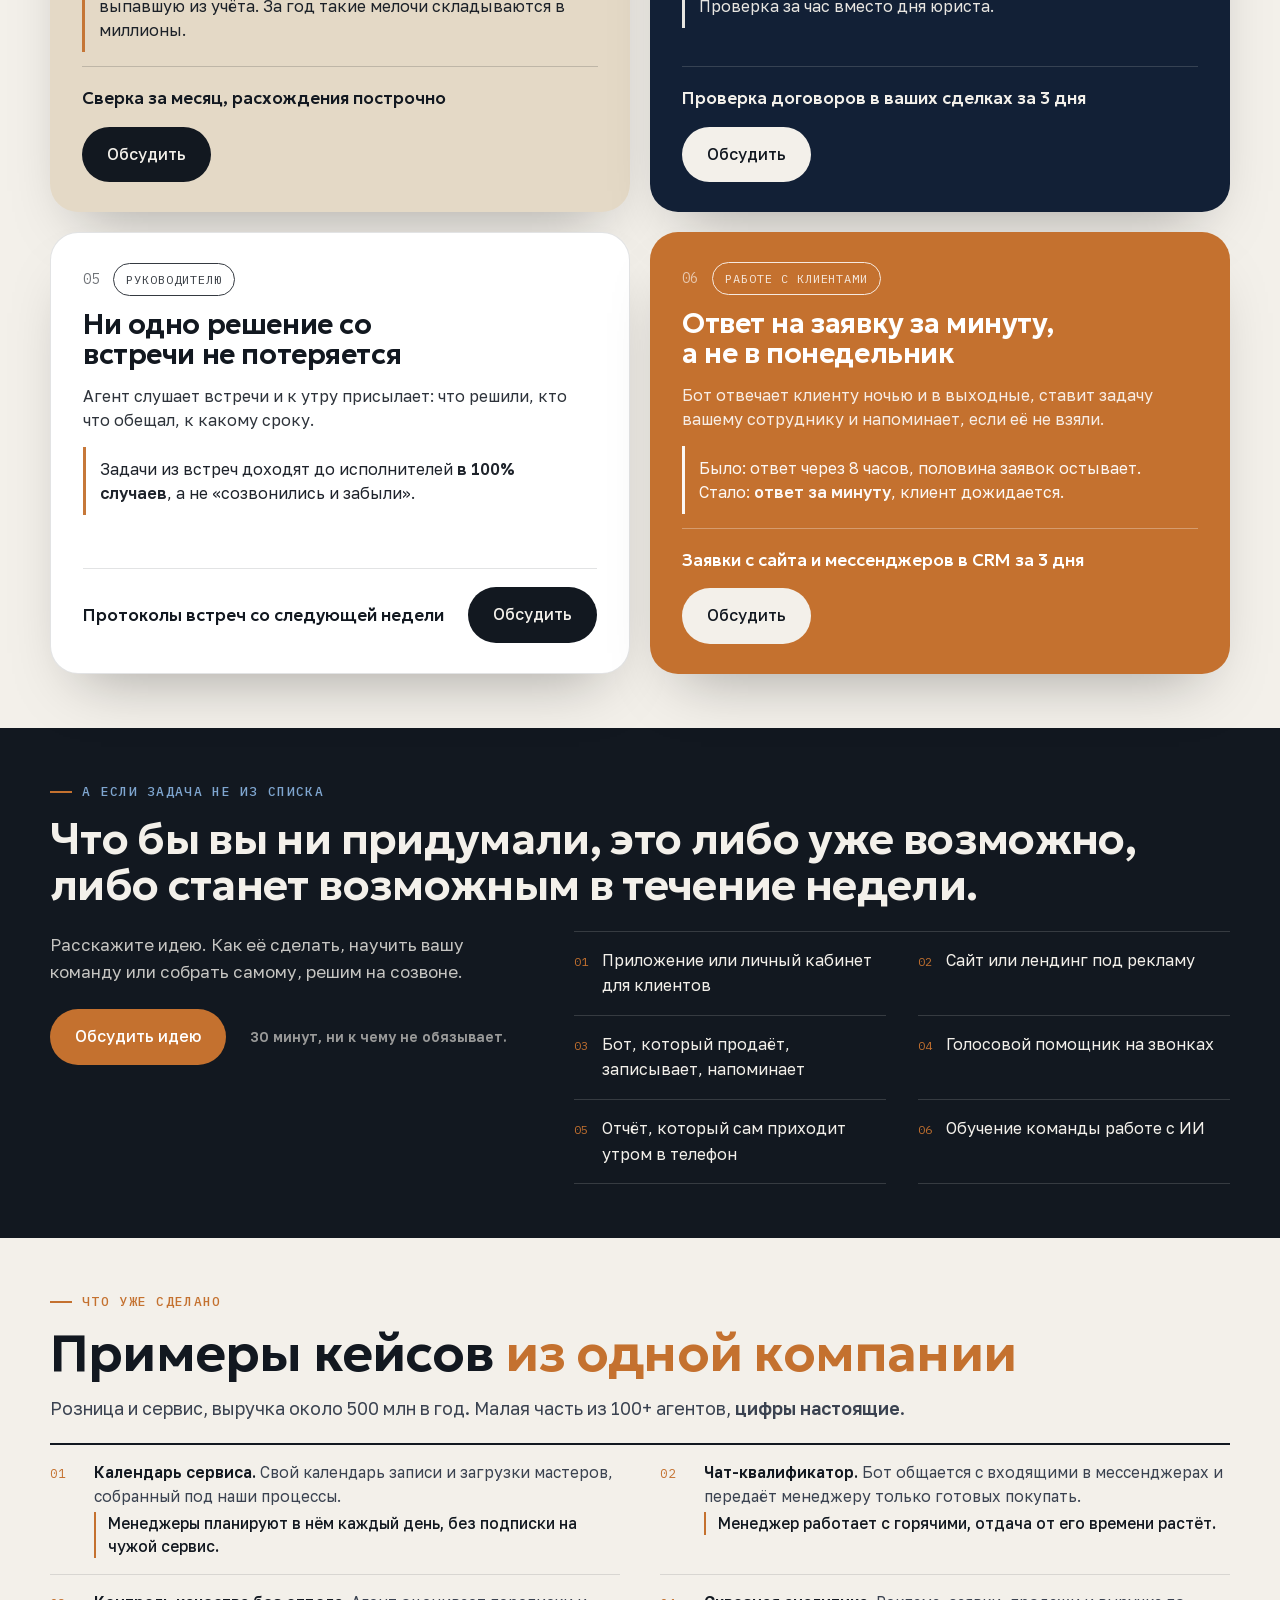
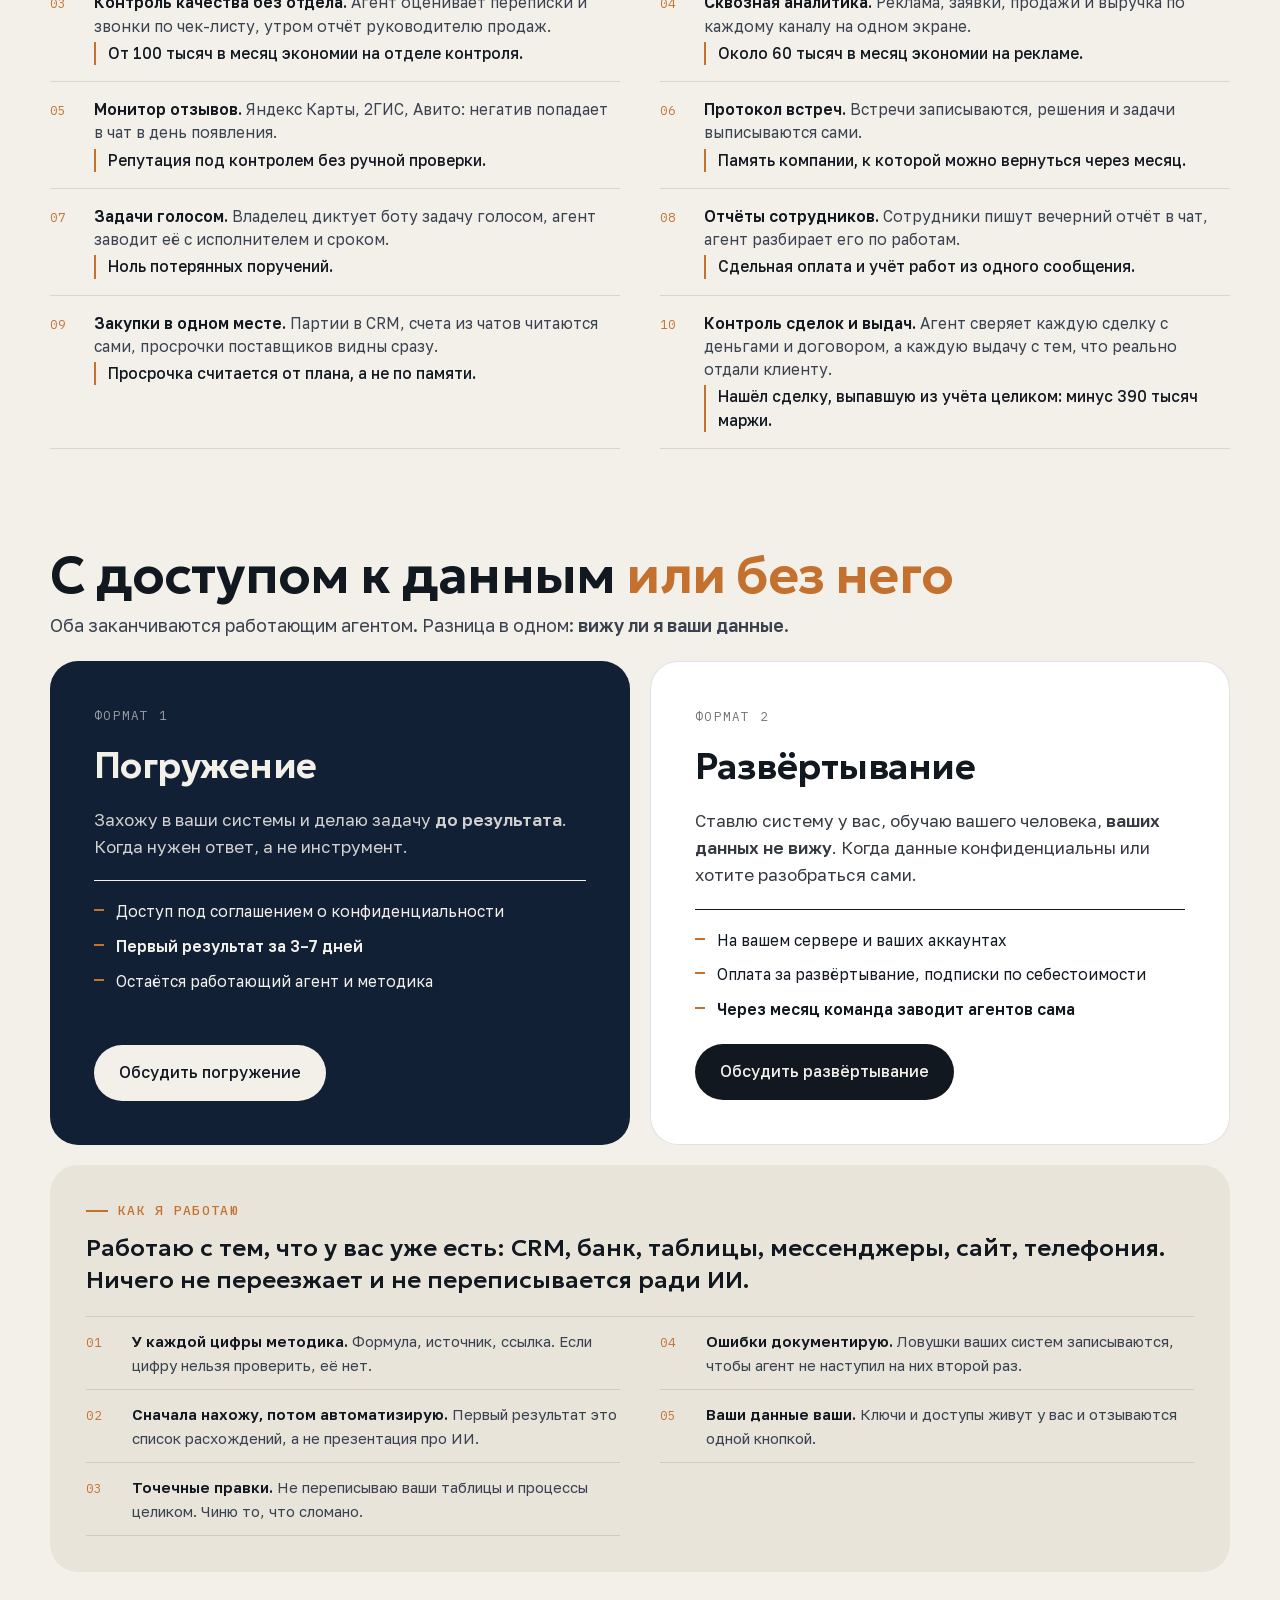
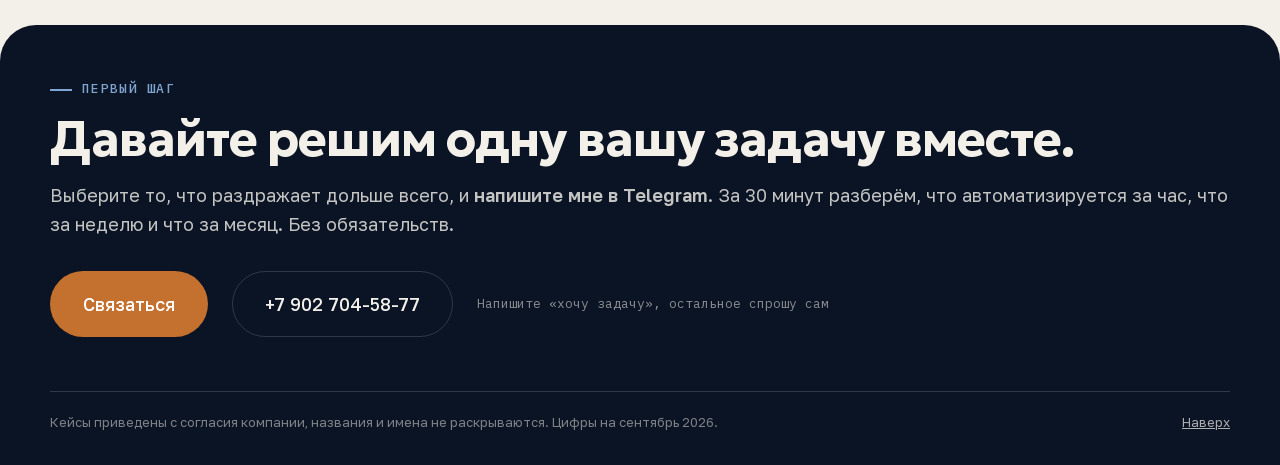
==== commit 3ac0afc0: "Кнопки «Связаться» везде и пульсация, колонки первого экрана выровнены, третья цифра про созвон Co-A" ====
--- a/index.html
+++ b/index.html
@@ -4,15 +4,15 @@
 <meta charset="utf-8">
 <meta name="viewport" content="width=device-width, initial-scale=1">
 <title>Дмитрий Салтыков — ИИ-агенты для бизнеса</title>
-<meta name="description" content="Не используете искусственный интеллект в бизнесе? Скоро вам 3,14здец. Первый работающий агент на ваших данных за неделю. 100+ агентов в компании с выручкой 500 млн, примеры кейсов, два формата работы.">
+<meta name="description" content="Не используете искусственный интеллект в бизнесе? Скоро вам 3,14здец. Первый работающий агент на ваших данных за 3–7 дней. 100+ агентов в компании с выручкой 500 млн, примеры кейсов, два формата работы.">
 <meta property="og:title" content="Не используете искусственный интеллект в бизнесе? Скоро вам 3,14здец.">
-<meta property="og:description" content="Первый работающий агент на ваших данных за неделю. 100+ агентов в компании с выручкой 500 млн, примеры кейсов, два формата работы, включая вариант без доступа к данным.">
+<meta property="og:description" content="Первый работающий агент на ваших данных за 3–7 дней. 100+ агентов в компании с выручкой 500 млн, примеры кейсов, два формата работы, включая вариант без доступа к данным.">
 <meta property="og:image" content="https://saltykovd03-create.github.io/og.png">
 <meta property="og:type" content="website">
 <meta name="twitter:card" content="summary_large_image">
 <link rel="icon" href="data:image/svg+xml,%3Csvg xmlns=%27http://www.w3.org/2000/svg%27 viewBox=%270 0 64 64%27%3E%3Crect width=%2764%27 height=%2764%27 rx=%2714%27 fill=%27%230B1424%27/%3E%3Ctext x=%2732%27 y=%2742%27 font-family=%27Arial%27 font-weight=%27700%27 font-size=%2730%27 fill=%27%23C4712F%27 text-anchor=%27middle%27%3E%D0%94%D0%A1%3C/text%3E%3C/svg%3E">
 <link rel="stylesheet" href="fonts/fonts.css?v=1">
-<link rel="stylesheet" href="style.css?v=36">
+<link rel="stylesheet" href="style.css?v=37">
 </head>
 <body>
 
@@ -69,14 +69,14 @@
       </div>
       <ul class="hero__preview" data-hero-line>
         <li><b>Как ИИ меняет экономику бизнеса</b> и почему ждать уже некуда</li>
-        <li><b>Примеры задач</b>, которые агент автоматизирует за неделю на ваших данных</li>
+        <li><b>Примеры задач</b>, которые агент автоматизирует на ваших данных</li>
         <li><b>Примеры кейсов</b> с настоящими цифрами из одной компании</li>
         <li><b>Два формата работы</b>, включая вариант без доступа к вашим данным</li>
       </ul>
       <dl class="hero__facts" data-hero-line>
         <div><dt>100+</dt><dd>агентов работают каждый день</dd></div>
-        <div><dt>4 дня</dt><dd>от первого агента до работающей системы</dd></div>
         <div><dt>1–2 дня</dt><dd>от идеи до работающего агента</dd></div>
+        <div class="hero__facts-cta"><dt>30 минут</dt><dd>созвон, чтобы понять, что автоматизировать первым</dd></div>
       </dl>
     </div>
 
@@ -400,7 +400,7 @@
       <h2 class="contact__h" data-reveal>Давайте решим одну вашу задачу вместе.</h2>
       <p class="contact__p" data-reveal>Выберите то, что раздражает дольше всего, и <b>напишите мне в Telegram</b>. За 30 минут разберём, что автоматизируется за час, что за неделю и что за месяц. Без обязательств.</p>
       <div class="contact__btns" data-reveal>
-        <a href="https://t.me/shabb1on?text=Хочу%20решить%20одну%20задачу" class="btn btn--copper btn--lg" target="_blank" rel="noopener">Написать в Telegram</a>
+        <a href="https://t.me/shabb1on?text=Хочу%20решить%20одну%20задачу" class="btn btn--copper btn--lg" target="_blank" rel="noopener">Связаться</a>
         <a href="tel:+79027045877" class="btn btn--ghost btn--lg">+7 902 704-58-77</a>
         <span class="contact__small">Напишите «хочу задачу», остальное спрошу сам</span>
       </div>
--- a/style.css
+++ b/style.css
@@ -74,6 +74,10 @@
 .btn--sm { padding: 10px 18px; font-size: 14.5px; }
 .btn--lg { padding: 18px 32px; font-size: 18px; }
 .btn--copper { background: var(--copper); color: #fff; }
+.header .btn--copper, .hero__top .btn--copper, .sticky-cta { animation: cta-pulse 2.6s ease-in-out infinite; }
+.header .btn--copper:hover, .hero__top .btn--copper:hover { animation-play-state: paused; }
+@keyframes cta-pulse { 0%, 100% { box-shadow: 0 0 0 0 color-mix(in srgb, var(--copper) 55%, transparent); } 60% { box-shadow: 0 0 0 12px color-mix(in srgb, var(--copper) 0%, transparent); } }
+html.reduce .header .btn--copper, html.reduce .hero__top .btn--copper, html.reduce .sticky-cta { animation: none; }
 .btn--copper:hover { background: var(--copper-2); }
 .btn--ghost { background: transparent; color: var(--paper); border-color: var(--line-light); }
 .btn--ghost:hover { border-color: var(--paper); }
@@ -121,8 +125,11 @@
 .hero__row { display: flex; align-items: center; gap: 20px; }
 .robot-wrap--m { display: none; }
 @media (max-width: 640px) { .hero__top { width: min(1180px, 100% - 32px); } }
-.hero__grid { display: grid; grid-template-columns: minmax(0, 7fr) minmax(0, 5fr); gap: 48px; align-items: center; }
+.hero__grid { display: grid; grid-template-columns: minmax(0, 7fr) minmax(0, 5fr); gap: 48px; align-items: stretch; }
 .hero__side { display: flex; flex-direction: column; gap: 18px; }
+.robot-wrap--d { flex: 0 0 auto; }
+.hero__side .log { flex: 1 1 auto; display: flex; flex-direction: column; }
+.hero__side .log__lines { flex: 1 1 auto; }
 @media (max-width: 960px) { .hero__grid { grid-template-columns: 1fr; gap: 40px; } }
 .hero__h1 { margin: 6px 0 22px; padding: clamp(18px, 2.2vw, 30px) clamp(20px, 2.6vw, 34px); border-radius: 22px; background: color-mix(in srgb, var(--navy-2) 85%, transparent); border: 1px solid color-mix(in srgb, var(--steel) 28%, transparent); box-shadow: 0 30px 60px -30px rgba(0, 0, 0, .7), inset 0 1px 0 rgba(255, 255, 255, .06); font-weight: 700; letter-spacing: -.02em; }
 .hero__h1 .line { display: block; }
@@ -146,7 +153,8 @@
 .hero__facts { display: grid; grid-template-columns: repeat(3, auto); gap: 28px; margin: 26px 0 0; padding-top: 18px; border-top: 1px solid var(--line-light); }
 .hero__facts div { min-width: 0; }
 .hero__facts dt { font-family: var(--font-display); font-size: 26px; font-weight: 600; line-height: 1; color: var(--paper); }
-.hero__facts dd { margin: 6px 0 0; font-size: 13.5px; color: color-mix(in srgb, var(--paper) 65%, transparent); }
+.hero__facts dd { margin: 6px 0 0; font-size: 13.5px; color: color-mix(in srgb, var(--paper) 65%, transparent); max-width: 26ch; }
+.hero__facts-cta dt { color: var(--copper); }
 @media (max-width: 640px) { .hero__facts { display: none; } }
 
 .log {
@@ -302,7 +310,7 @@
 
 /* ============ 15. Робот ============ */
 .robot-wrap { position: relative; display: flex; flex-direction: column; align-items: center; perspective: 900px; padding: 8px 0 0; }
-.robot-wrap--d { margin-top: 36px; }
+.robot-wrap--d { margin-top: 0; }
 .robot-stage { position: relative; width: 176px; height: 205px; transform-style: preserve-3d; animation: robot-turn 7s ease-in-out infinite, robot-flicker 6s steps(1, end) infinite; }
 .robot { width: 100%; height: 100%; display: block; filter: drop-shadow(0 18px 30px rgba(0, 0, 0, .55)); }
 .robot__head, .robot__body { fill: var(--robot-body); stroke: var(--steel); stroke-width: 2; }
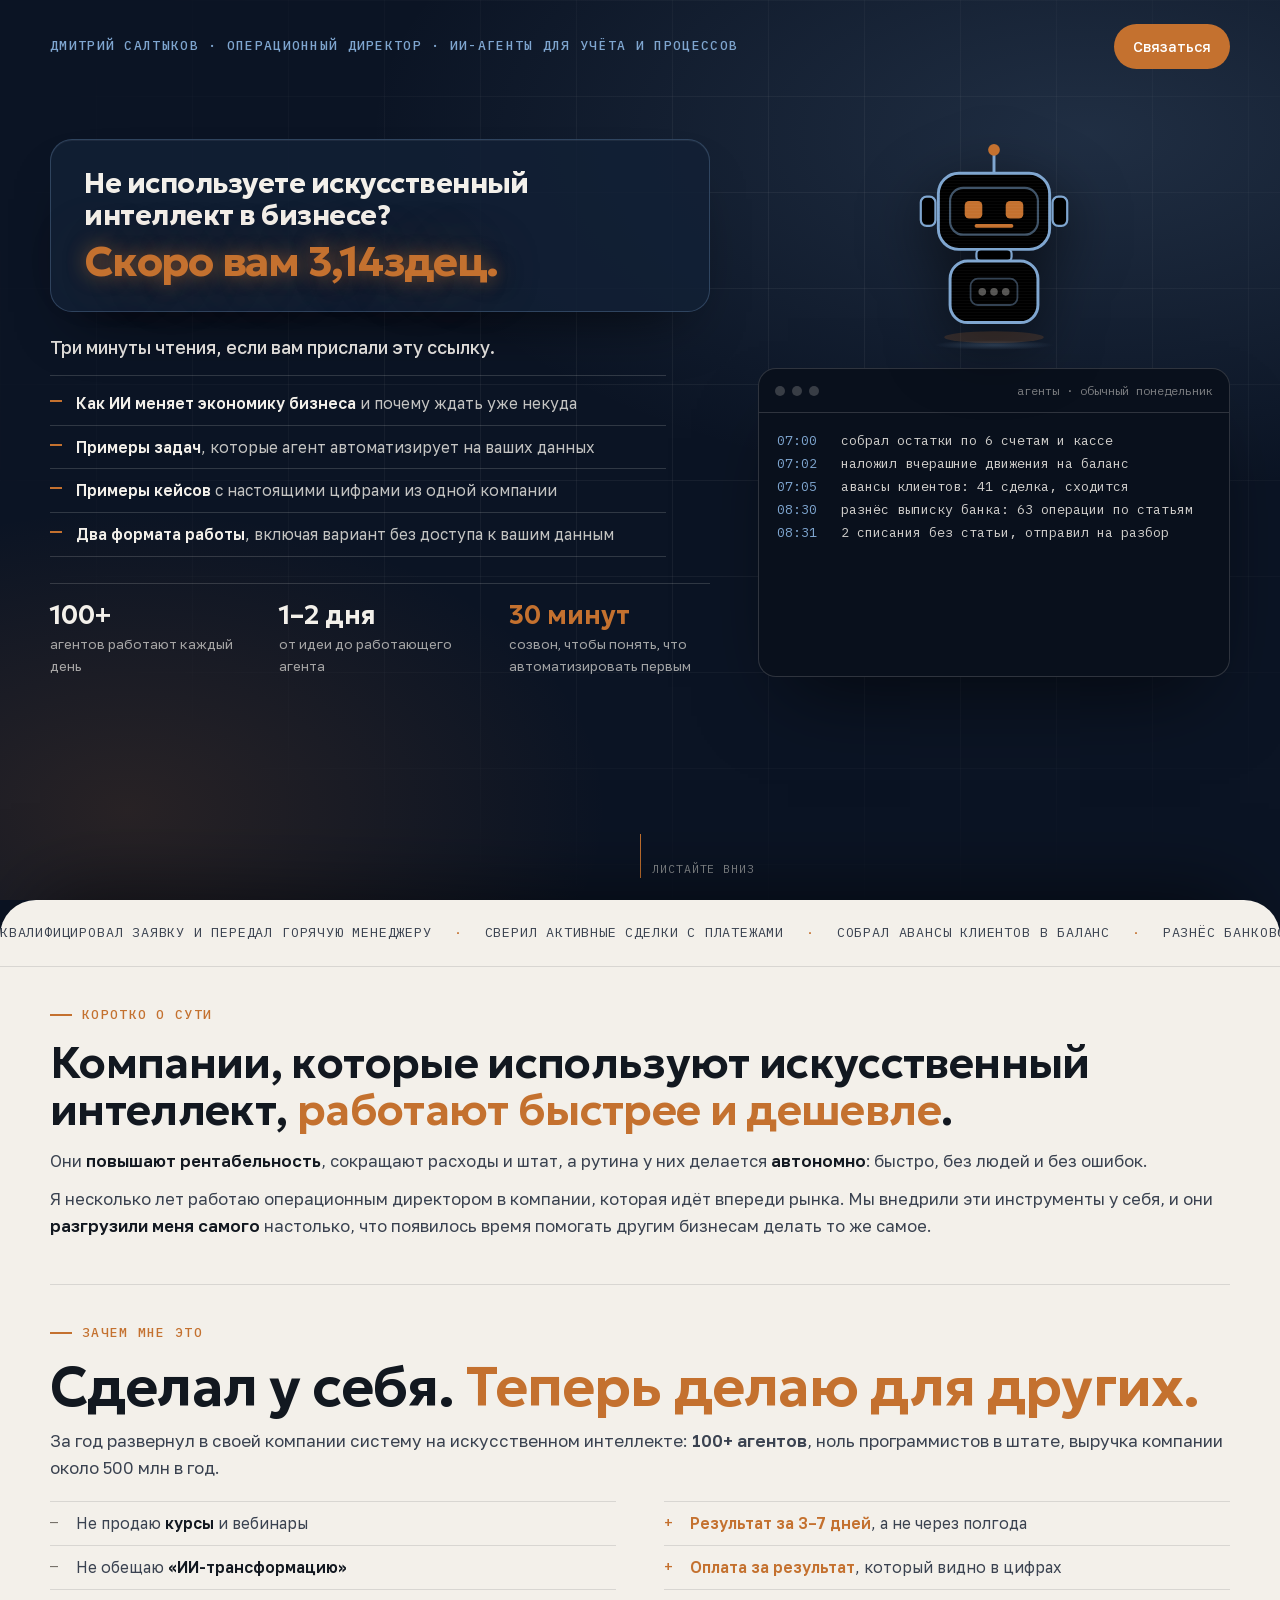
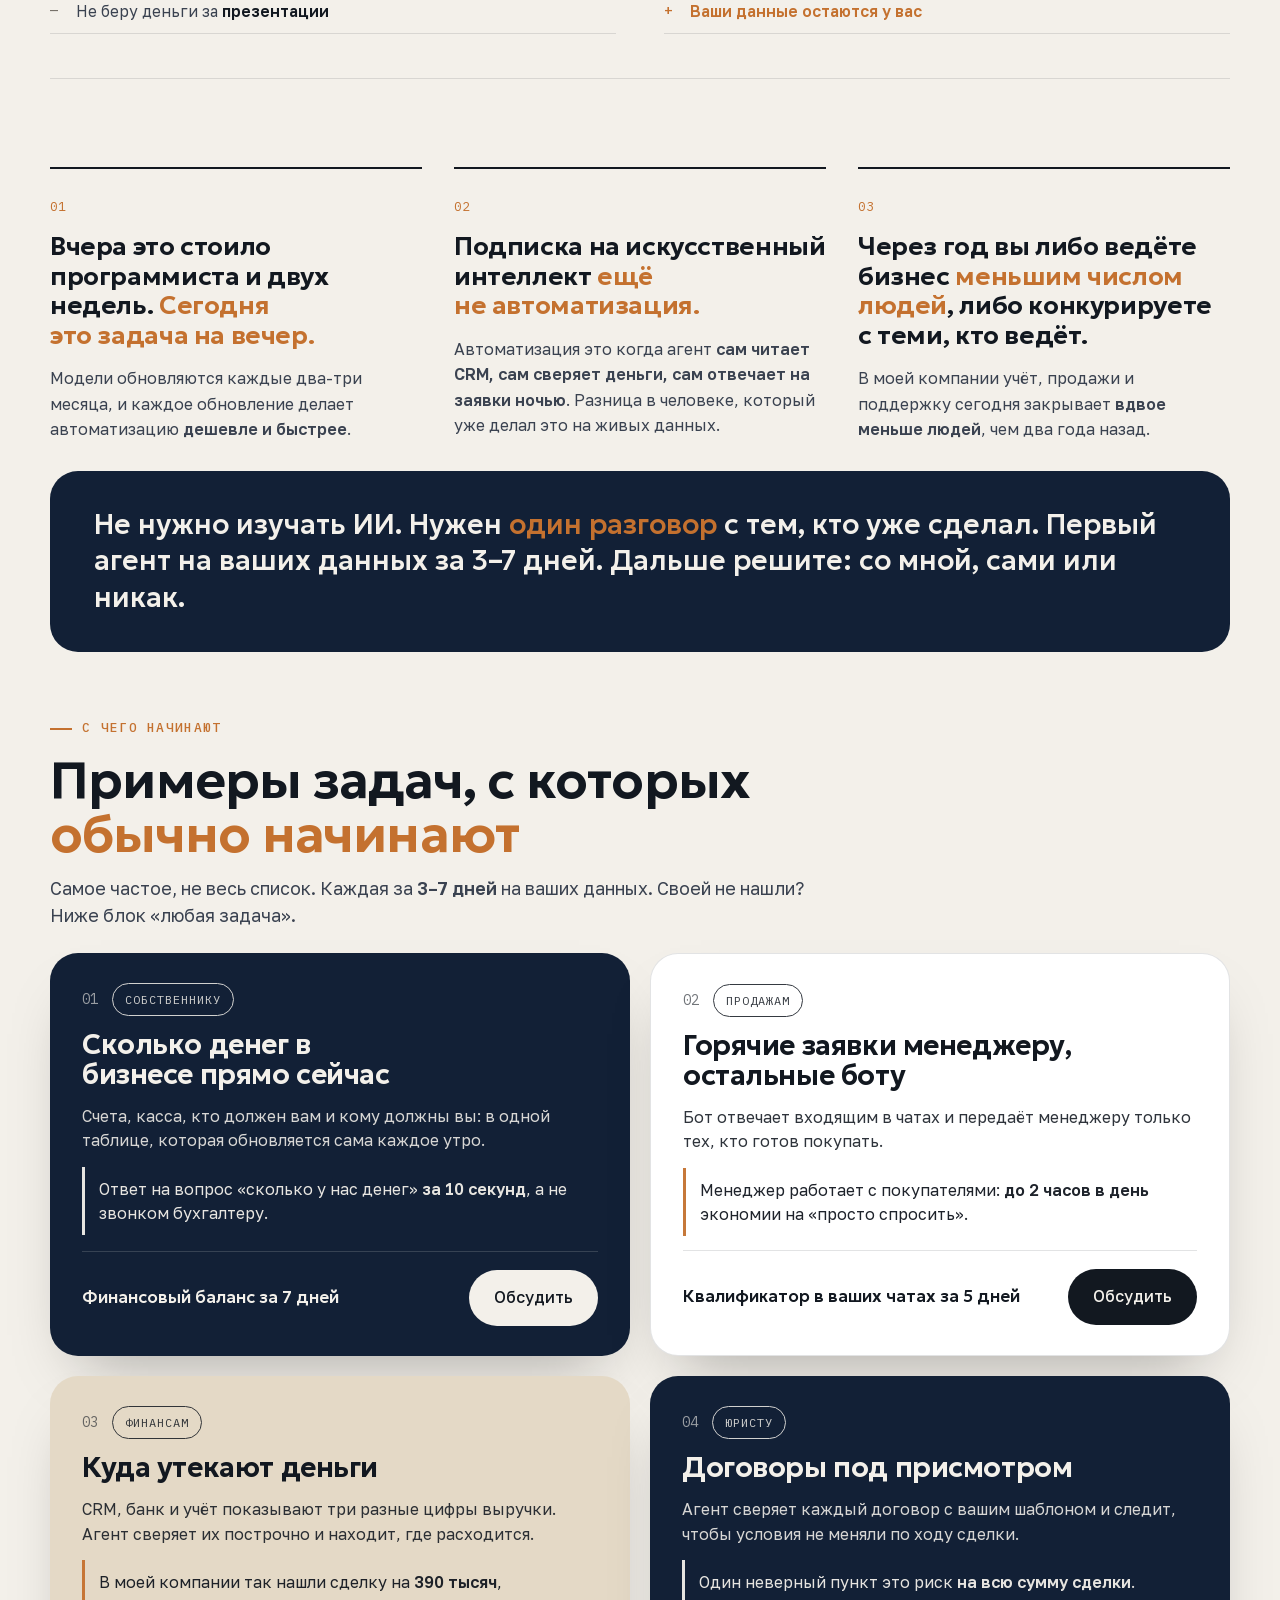
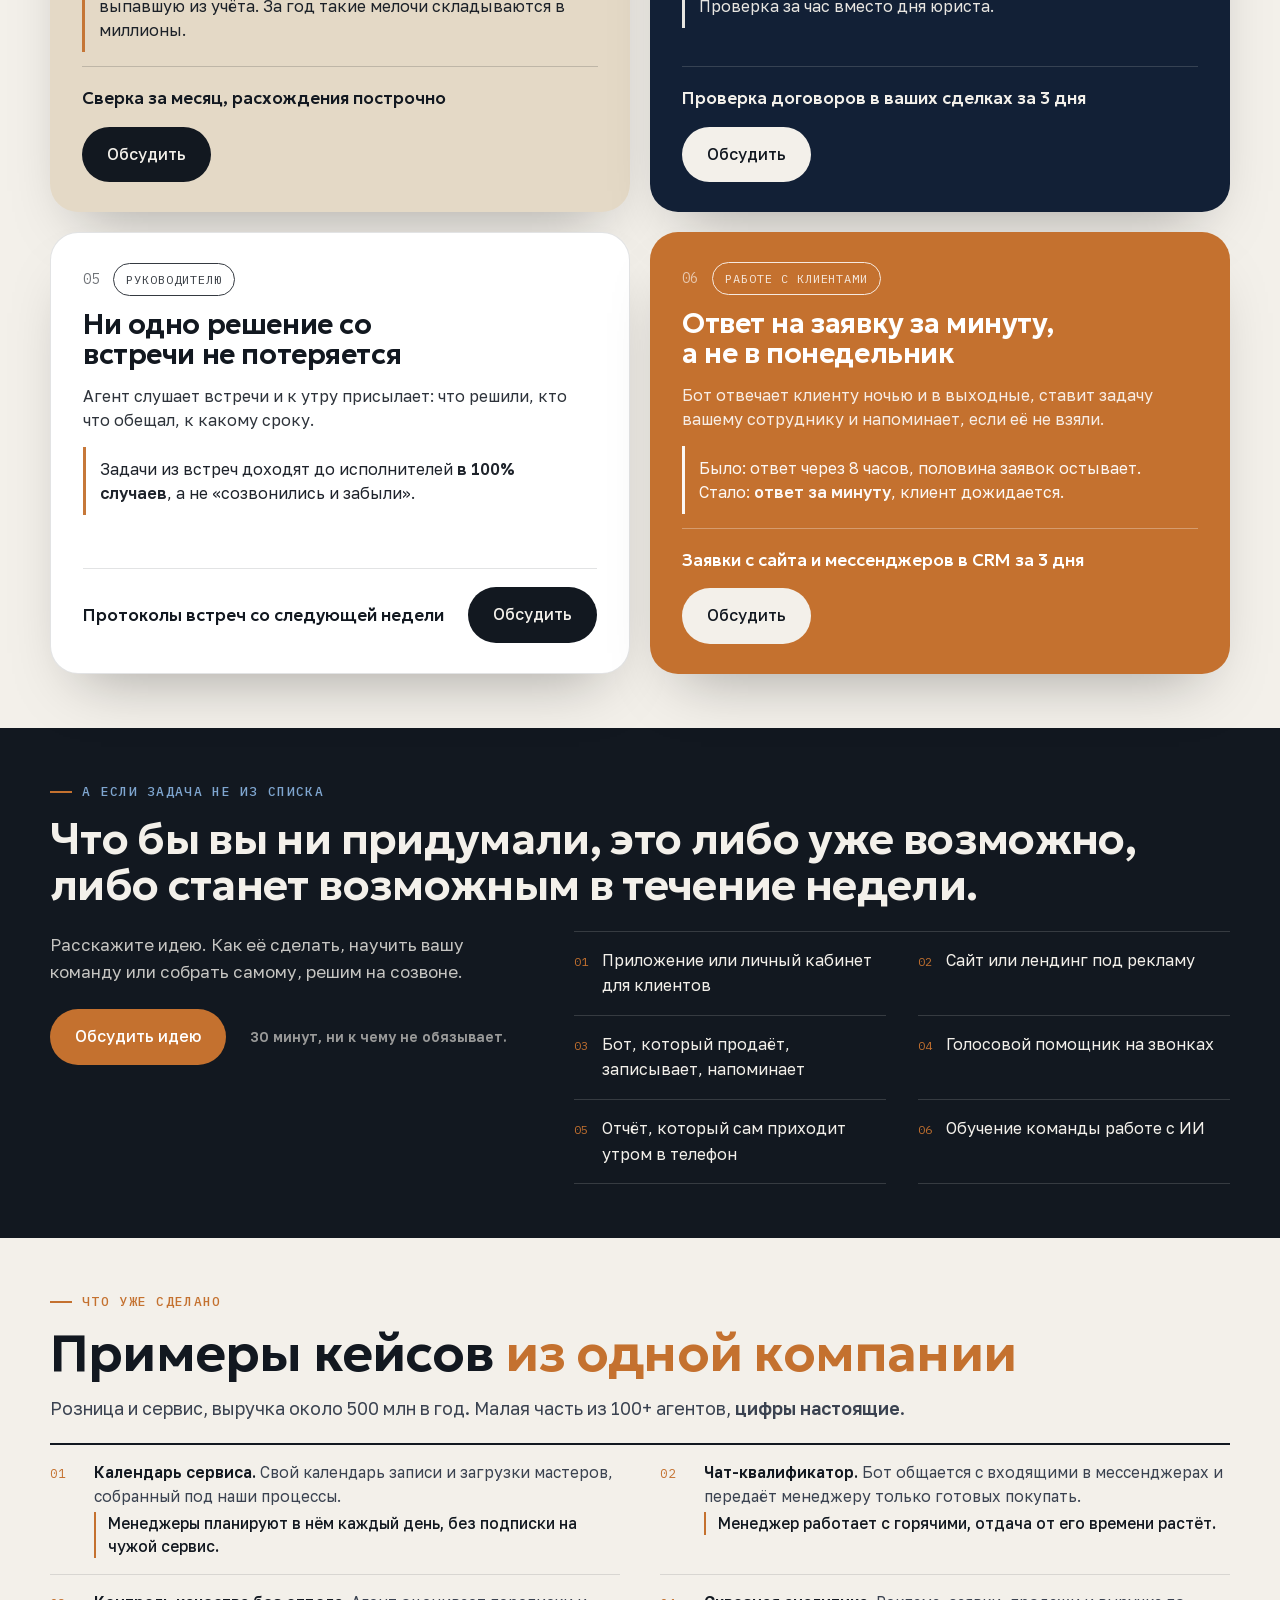
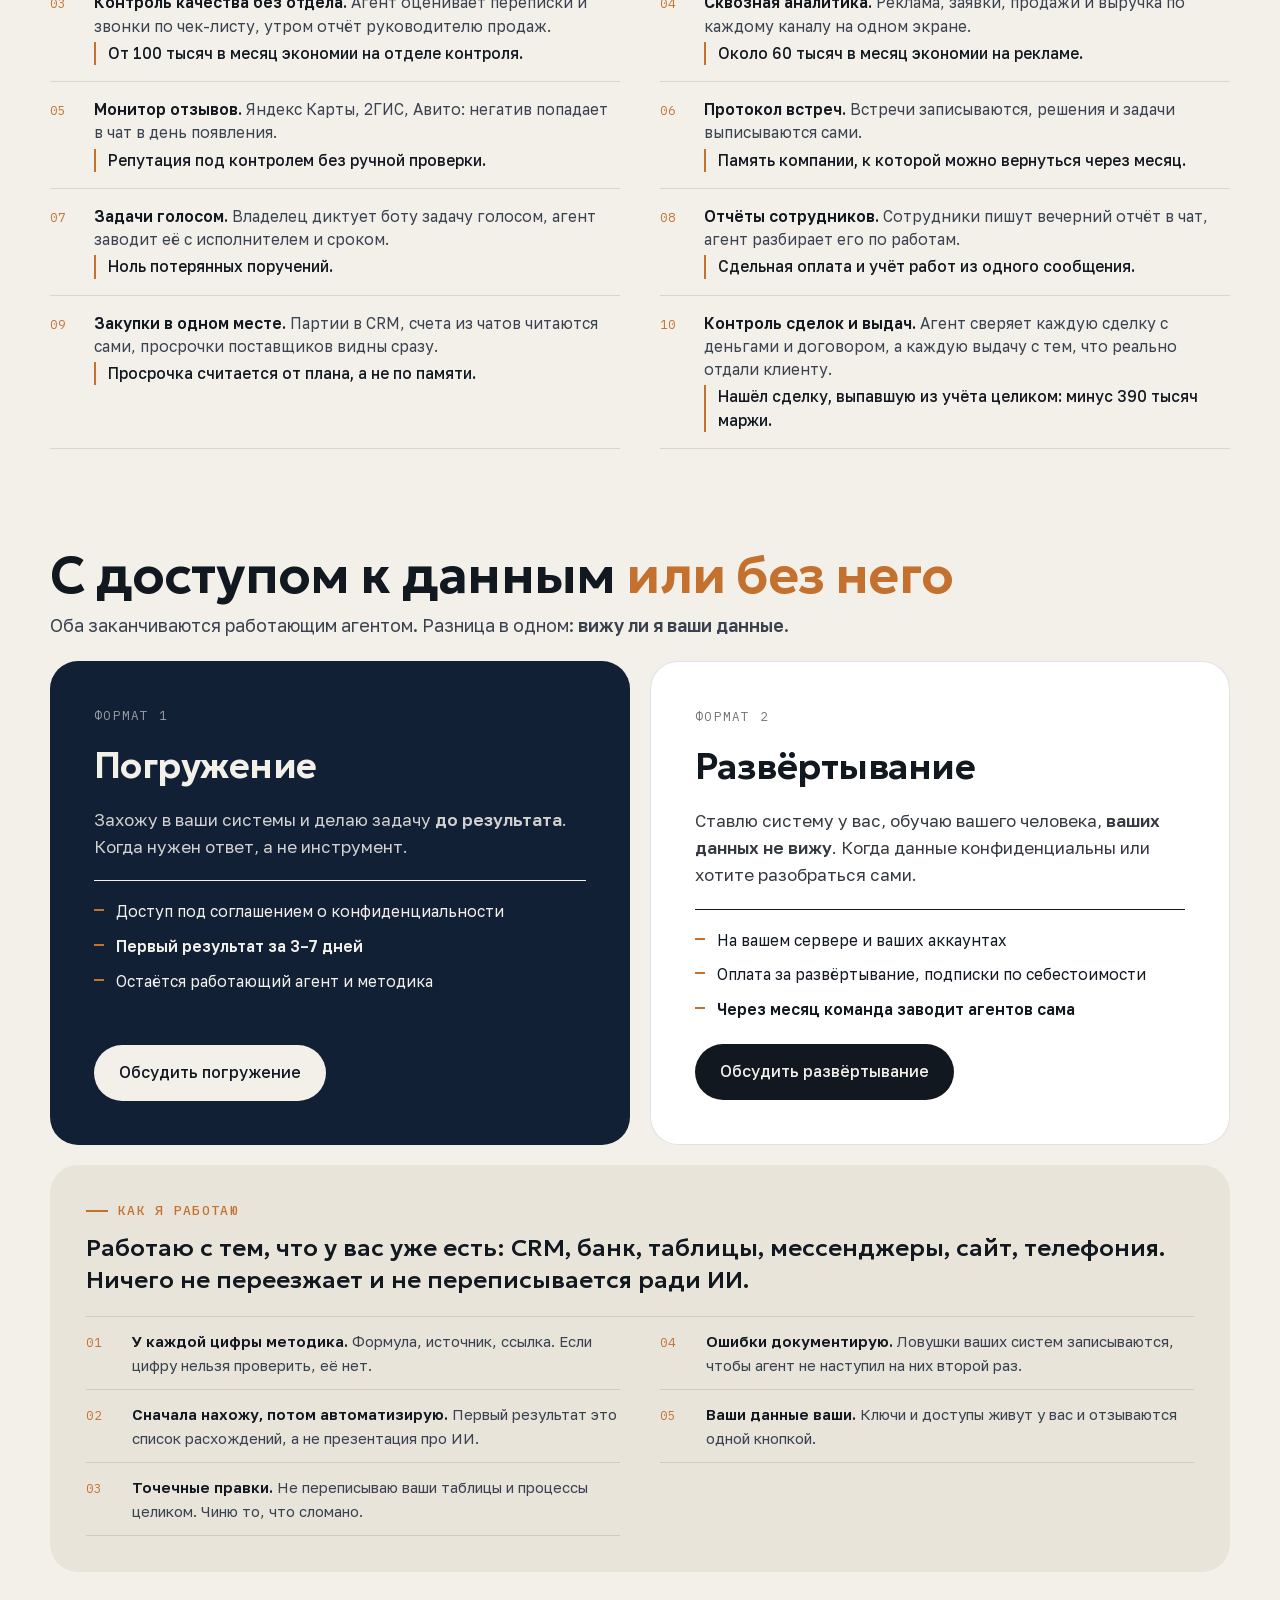
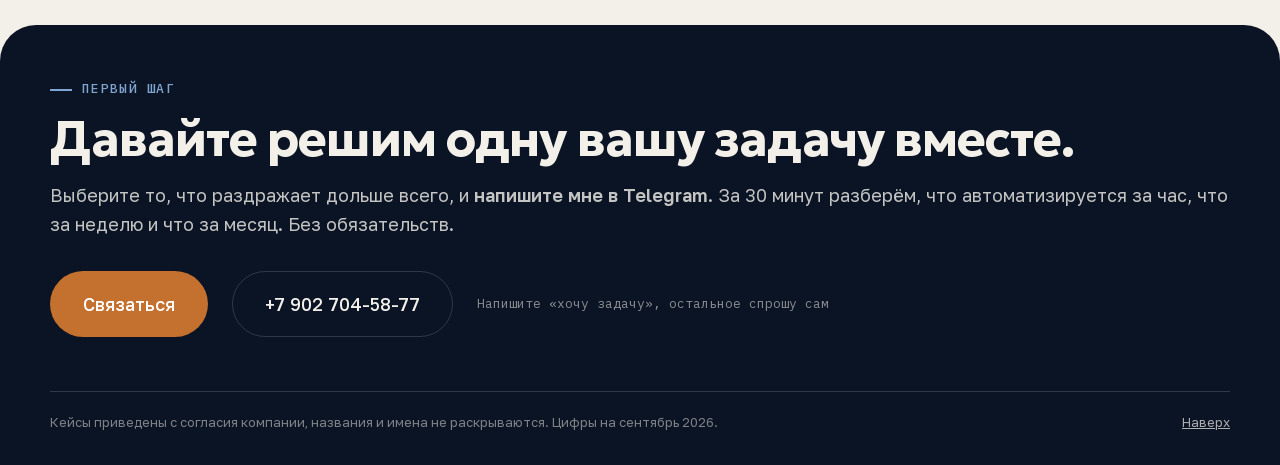
==== commit 8d0c29cd: "Окно агентов вровень с текстом на десктопе, плавающая кнопка на телефоне убрана Co-Authored-By: Clau" ====
--- a/index.html
+++ b/index.html
@@ -12,7 +12,7 @@
 <meta name="twitter:card" content="summary_large_image">
 <link rel="icon" href="data:image/svg+xml,%3Csvg xmlns=%27http://www.w3.org/2000/svg%27 viewBox=%270 0 64 64%27%3E%3Crect width=%2764%27 height=%2764%27 rx=%2714%27 fill=%27%230B1424%27/%3E%3Ctext x=%2732%27 y=%2742%27 font-family=%27Arial%27 font-weight=%27700%27 font-size=%2730%27 fill=%27%23C4712F%27 text-anchor=%27middle%27%3E%D0%94%D0%A1%3C/text%3E%3C/svg%3E">
 <link rel="stylesheet" href="fonts/fonts.css?v=1">
-<link rel="stylesheet" href="style.css?v=37">
+<link rel="stylesheet" href="style.css?v=38">
 </head>
 <body>
 
@@ -417,8 +417,6 @@
   </div>
 </footer>
 
-<!-- Sticky CTA на мобильных -->
-<a href="https://t.me/shabb1on" class="sticky-cta" target="_blank" rel="noopener">Связаться</a>
 
 <!-- Блок 11. Окно контактов: открывается по любой кнопке связи -->
 <div class="cmodal" id="cmodal" hidden>
@@ -448,6 +446,6 @@
 
 <script src="js/gsap.min.js"></script>
 <script src="js/ScrollTrigger.min.js"></script>
-<script src="script.js?v=11"></script>
+<script src="script.js?v=14"></script>
 </body>
 </html>
--- a/style.css
+++ b/style.css
@@ -74,10 +74,10 @@
 .btn--sm { padding: 10px 18px; font-size: 14.5px; }
 .btn--lg { padding: 18px 32px; font-size: 18px; }
 .btn--copper { background: var(--copper); color: #fff; }
-.header .btn--copper, .hero__top .btn--copper, .sticky-cta { animation: cta-pulse 2.6s ease-in-out infinite; }
+.header .btn--copper, .hero__top .btn--copper { animation: cta-pulse 2.6s ease-in-out infinite; }
 .header .btn--copper:hover, .hero__top .btn--copper:hover { animation-play-state: paused; }
 @keyframes cta-pulse { 0%, 100% { box-shadow: 0 0 0 0 color-mix(in srgb, var(--copper) 55%, transparent); } 60% { box-shadow: 0 0 0 12px color-mix(in srgb, var(--copper) 0%, transparent); } }
-html.reduce .header .btn--copper, html.reduce .hero__top .btn--copper, html.reduce .sticky-cta { animation: none; }
+html.reduce .header .btn--copper, html.reduce .hero__top .btn--copper { animation: none; }
 .btn--copper:hover { background: var(--copper-2); }
 .btn--ghost { background: transparent; color: var(--paper); border-color: var(--line-light); }
 .btn--ghost:hover { border-color: var(--paper); }
@@ -128,7 +128,7 @@
 .hero__grid { display: grid; grid-template-columns: minmax(0, 7fr) minmax(0, 5fr); gap: 48px; align-items: stretch; }
 .hero__side { display: flex; flex-direction: column; gap: 18px; }
 .robot-wrap--d { flex: 0 0 auto; }
-.hero__side .log { flex: 1 1 auto; display: flex; flex-direction: column; }
+.hero__side .log { flex: 0 0 auto; display: flex; flex-direction: column; overflow: hidden; }
 .hero__side .log__lines { flex: 1 1 auto; }
 @media (max-width: 960px) { .hero__grid { grid-template-columns: 1fr; gap: 40px; } }
 .hero__h1 { margin: 6px 0 22px; padding: clamp(18px, 2.2vw, 30px) clamp(20px, 2.6vw, 34px); border-radius: 22px; background: color-mix(in srgb, var(--navy-2) 85%, transparent); border: 1px solid color-mix(in srgb, var(--steel) 28%, transparent); box-shadow: 0 30px 60px -30px rgba(0, 0, 0, .7), inset 0 1px 0 rgba(255, 255, 255, .06); font-weight: 700; letter-spacing: -.02em; }
@@ -287,15 +287,8 @@
 .footer { position: relative; z-index: 2; background: var(--navy); color: color-mix(in srgb, var(--paper) 50%, transparent); font-size: 13px; }
 .footer__in { display: flex; justify-content: space-between; gap: 24px; padding: 20px 0 32px; border-top: 1px solid var(--line-light); }
 .footer a { color: color-mix(in srgb, var(--paper) 70%, transparent); }
-.sticky-cta { display: none; }
 @media (max-width: 640px) {
-  .sticky-cta {
-    display: flex; align-items: center; justify-content: center; position: fixed; left: 16px; right: 16px; bottom: 14px; z-index: 60;
-    padding: 13px; border-radius: 999px; font-size: 15px; background: var(--copper); color: #fff; font-weight: 600; text-decoration: none;
-    box-shadow: 0 16px 40px -12px rgba(0, 0, 0, .5); transform: translateY(160%); visibility: hidden; transition: transform .4s var(--ease-out), visibility 0s .4s;
-  }
-  .sticky-cta.is-on { transform: none; visibility: visible; transition: transform .4s var(--ease-out), visibility 0s; }
-  .contact { padding-bottom: 56px; }
+  .contact { padding-bottom: 40px; }
 }
 
 /* ============ 14. Reveal ============ */
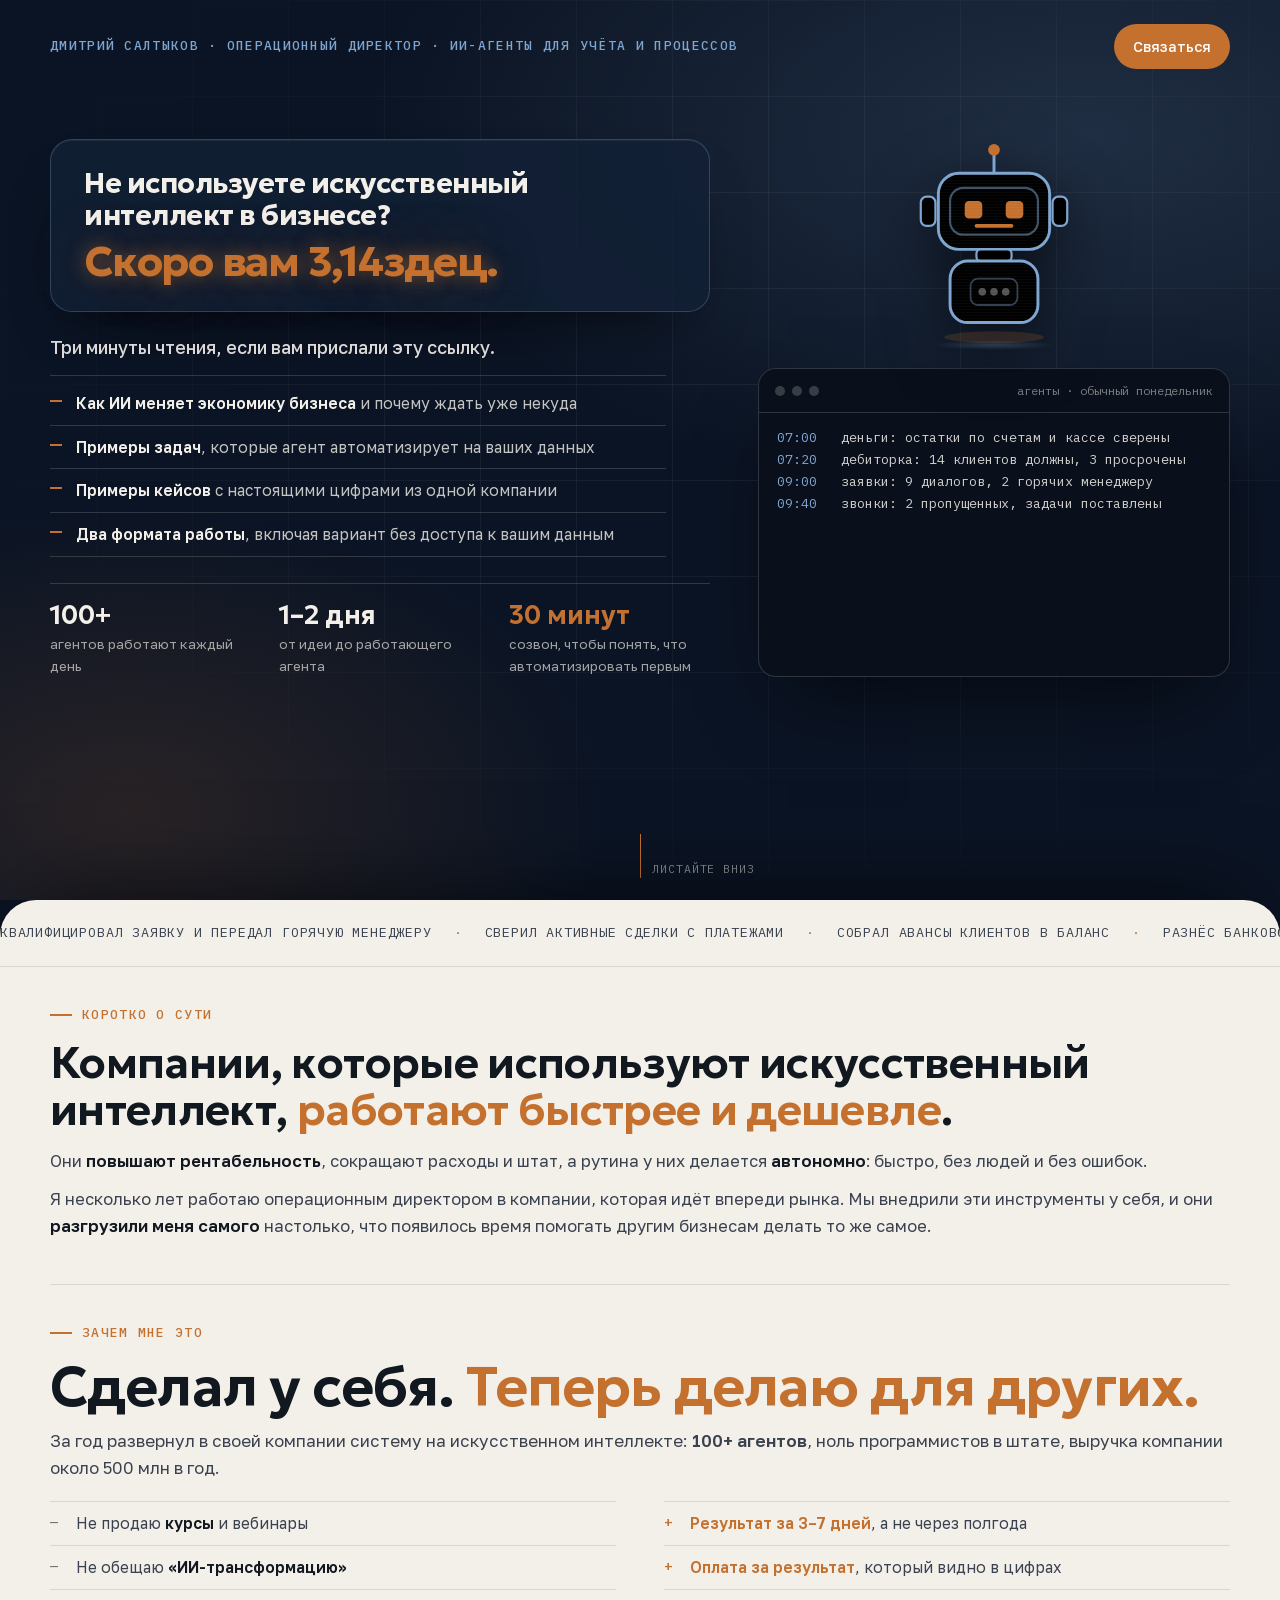
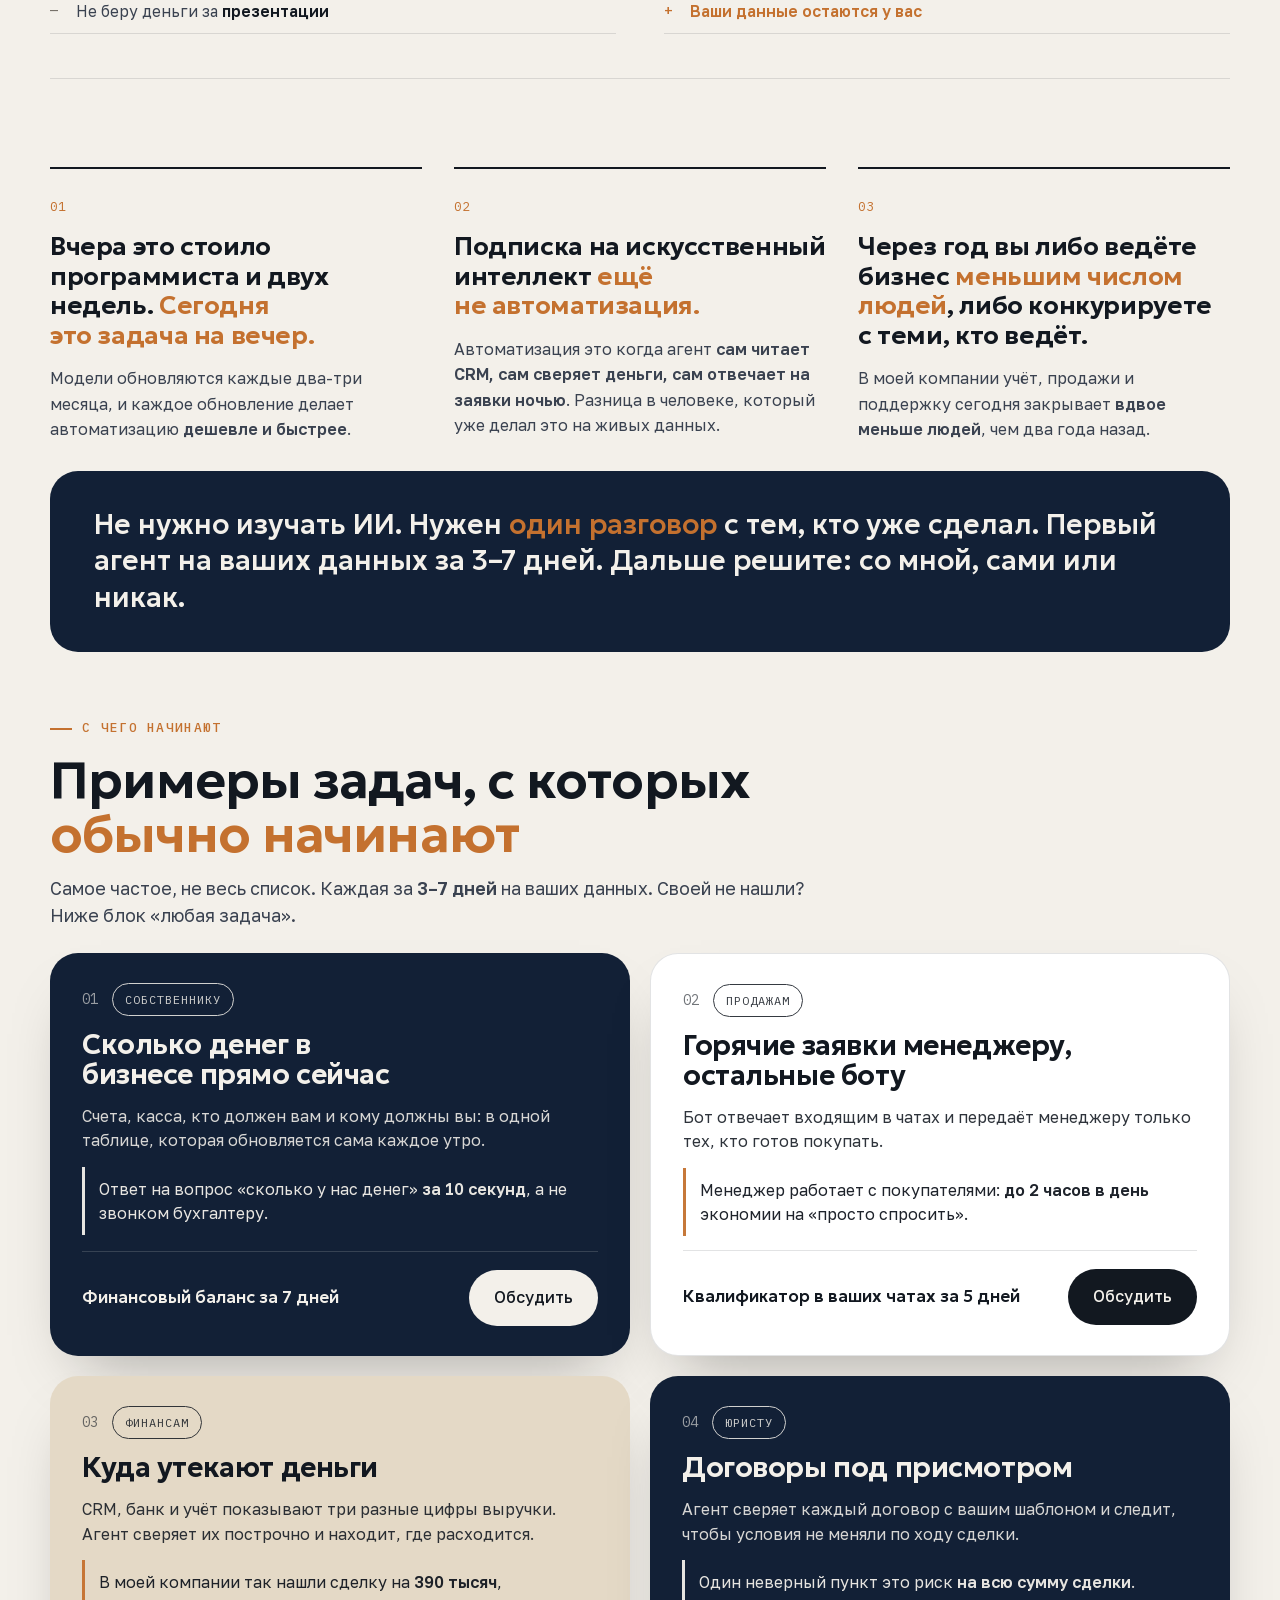
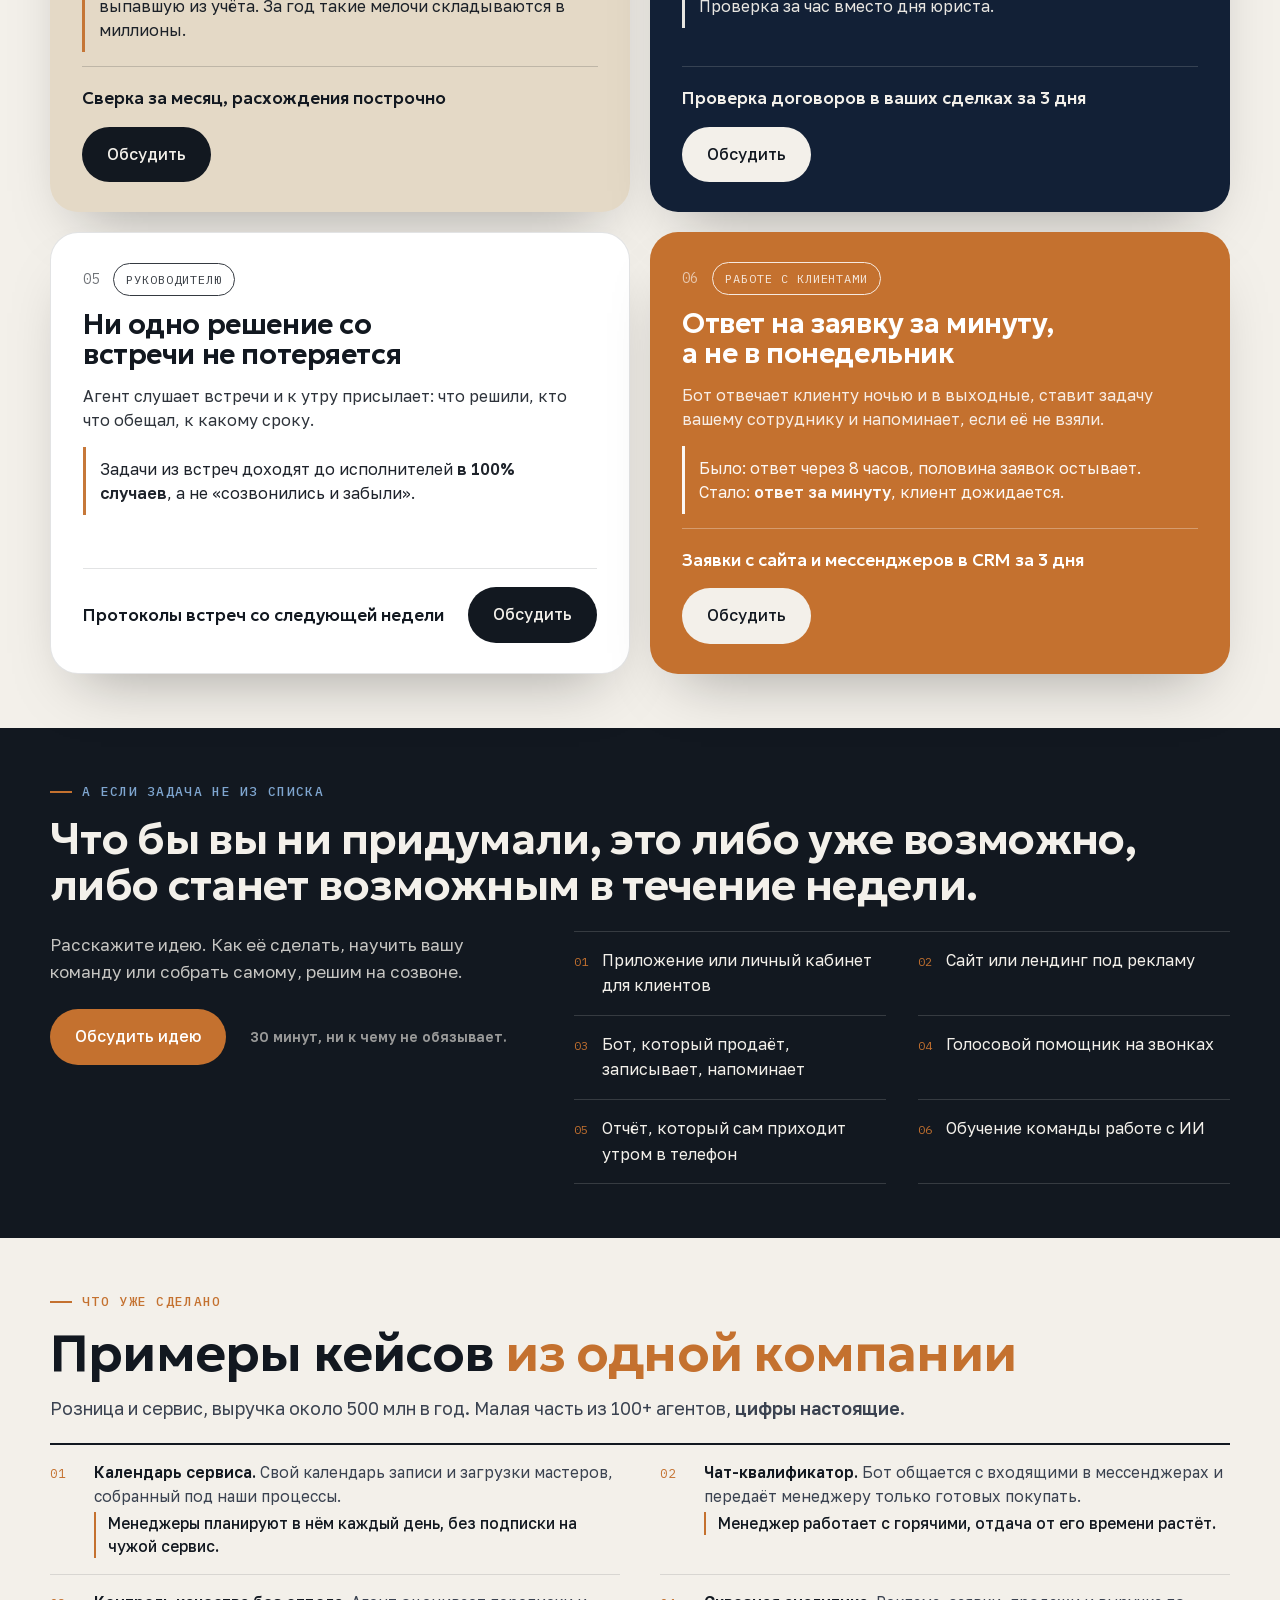
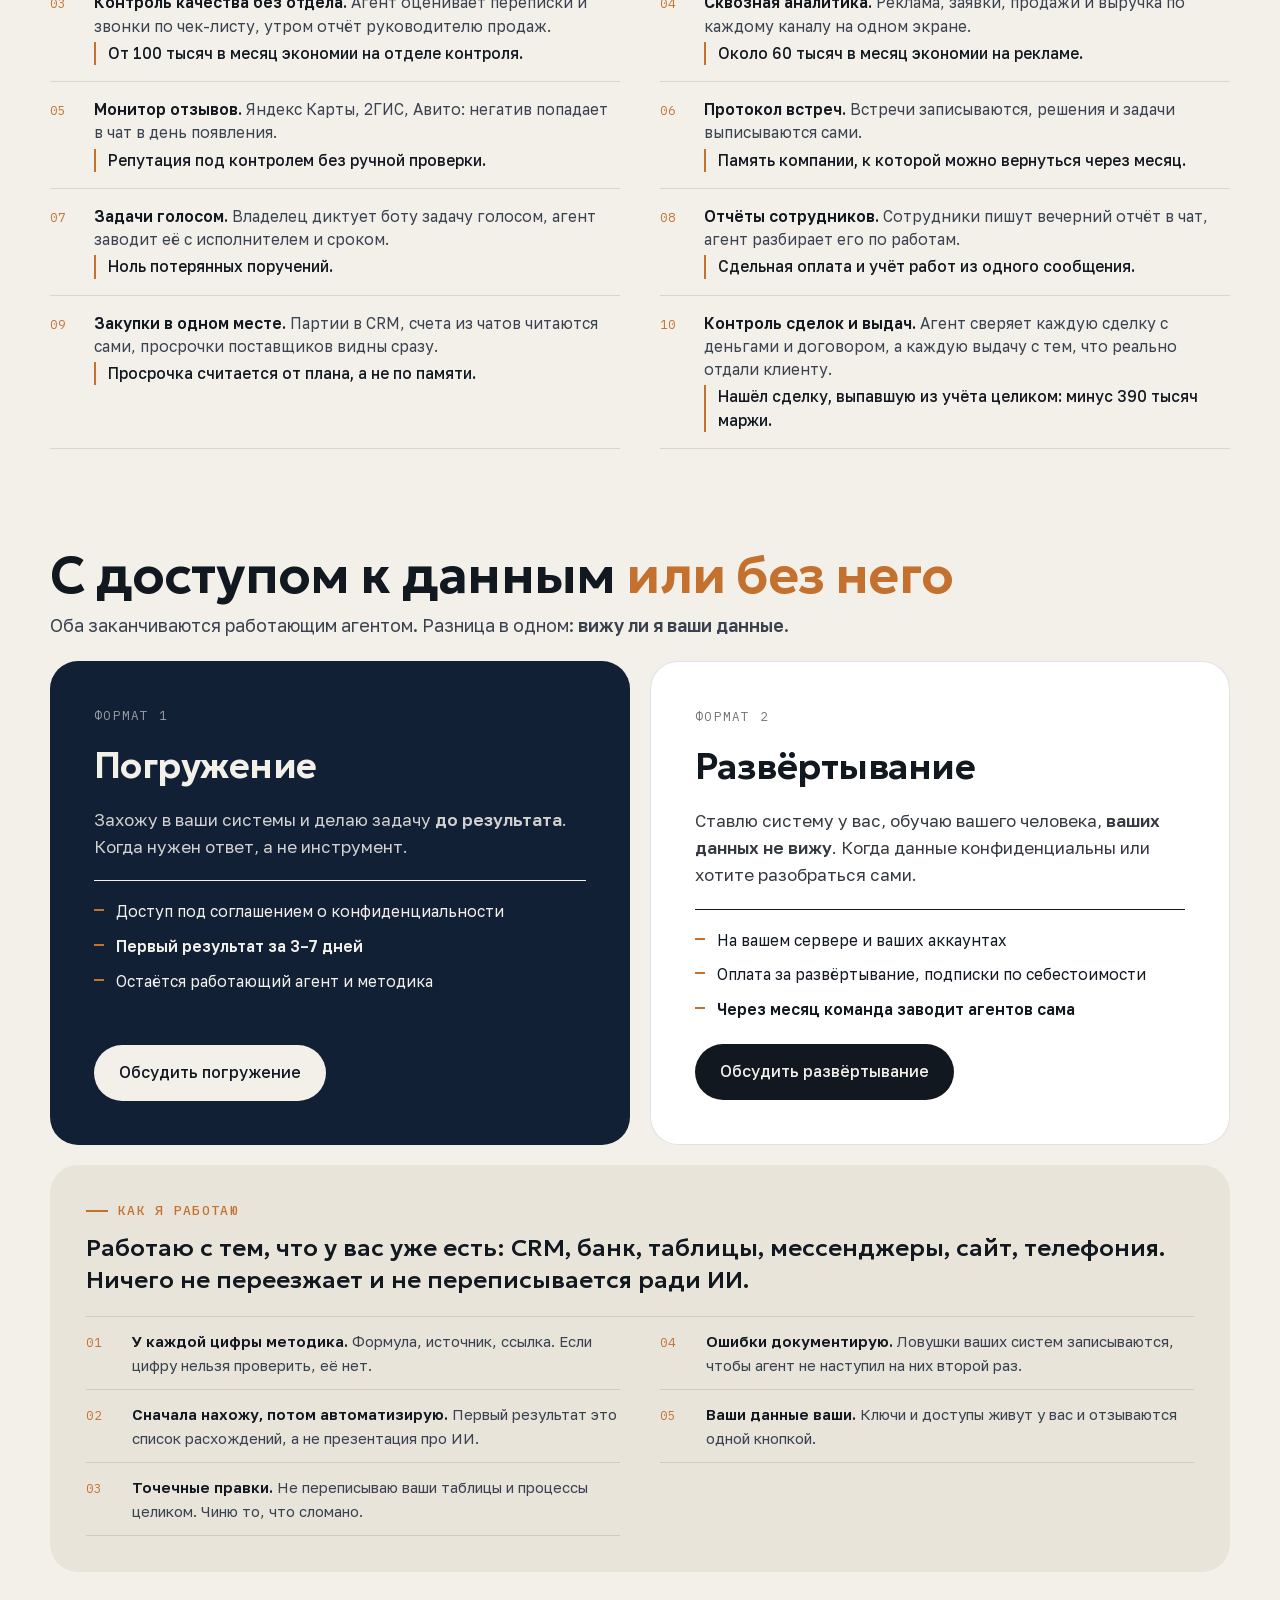
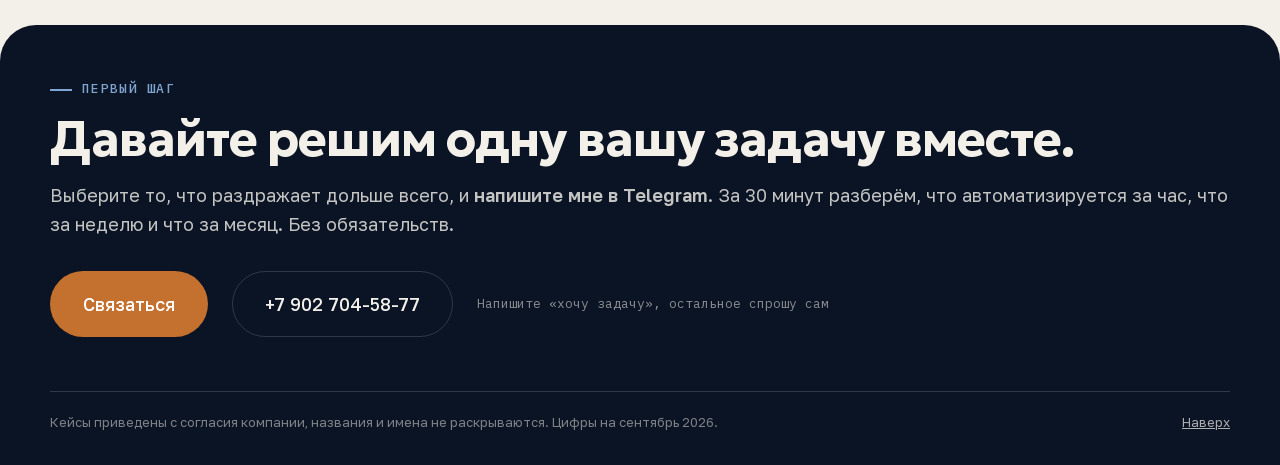
==== commit 7b06f93d: "Лог агентов: десять разных направлений бизнеса по строке Co-Authored-By: Claude Opus 5 (1M context) " ====
--- a/index.html
+++ b/index.html
@@ -12,7 +12,7 @@
 <meta name="twitter:card" content="summary_large_image">
 <link rel="icon" href="data:image/svg+xml,%3Csvg xmlns=%27http://www.w3.org/2000/svg%27 viewBox=%270 0 64 64%27%3E%3Crect width=%2764%27 height=%2764%27 rx=%2714%27 fill=%27%230B1424%27/%3E%3Ctext x=%2732%27 y=%2742%27 font-family=%27Arial%27 font-weight=%27700%27 font-size=%2730%27 fill=%27%23C4712F%27 text-anchor=%27middle%27%3E%D0%94%D0%A1%3C/text%3E%3C/svg%3E">
 <link rel="stylesheet" href="fonts/fonts.css?v=1">
-<link rel="stylesheet" href="style.css?v=38">
+<link rel="stylesheet" href="style.css?v=39">
 </head>
 <body>
 
@@ -446,6 +446,6 @@
 
 <script src="js/gsap.min.js"></script>
 <script src="js/ScrollTrigger.min.js"></script>
-<script src="script.js?v=14"></script>
+<script src="script.js?v=16"></script>
 </body>
 </html>
--- a/style.css
+++ b/style.css
@@ -164,7 +164,7 @@
 .log__bar { display: flex; align-items: center; gap: 7px; padding: 12px 16px; border-bottom: 1px solid var(--line-light); }
 .log__bar span { width: 10px; height: 10px; border-radius: 50%; background: color-mix(in srgb, var(--paper) 20%, transparent); }
 .log__bar em { margin-left: auto; font-style: normal; font-size: 12px; color: color-mix(in srgb, var(--paper) 50%, transparent); }
-.log__lines { padding: 16px 18px 20px; min-height: 300px; font-size: 13.5px; line-height: 1.7; }
+.log__lines { padding: 14px 18px 16px; min-height: 300px; font-size: 13.5px; line-height: 1.62; }
 .log__lines li { display: grid; grid-template-columns: 52px 1fr; gap: 12px; opacity: 0; transform: translateY(6px); transition: opacity .5s var(--ease-out), transform .5s var(--ease-out); color: color-mix(in srgb, var(--paper) 85%, transparent); }
 .log__lines li.is-on { opacity: 1; transform: none; }
 .log__lines time { color: var(--steel); }
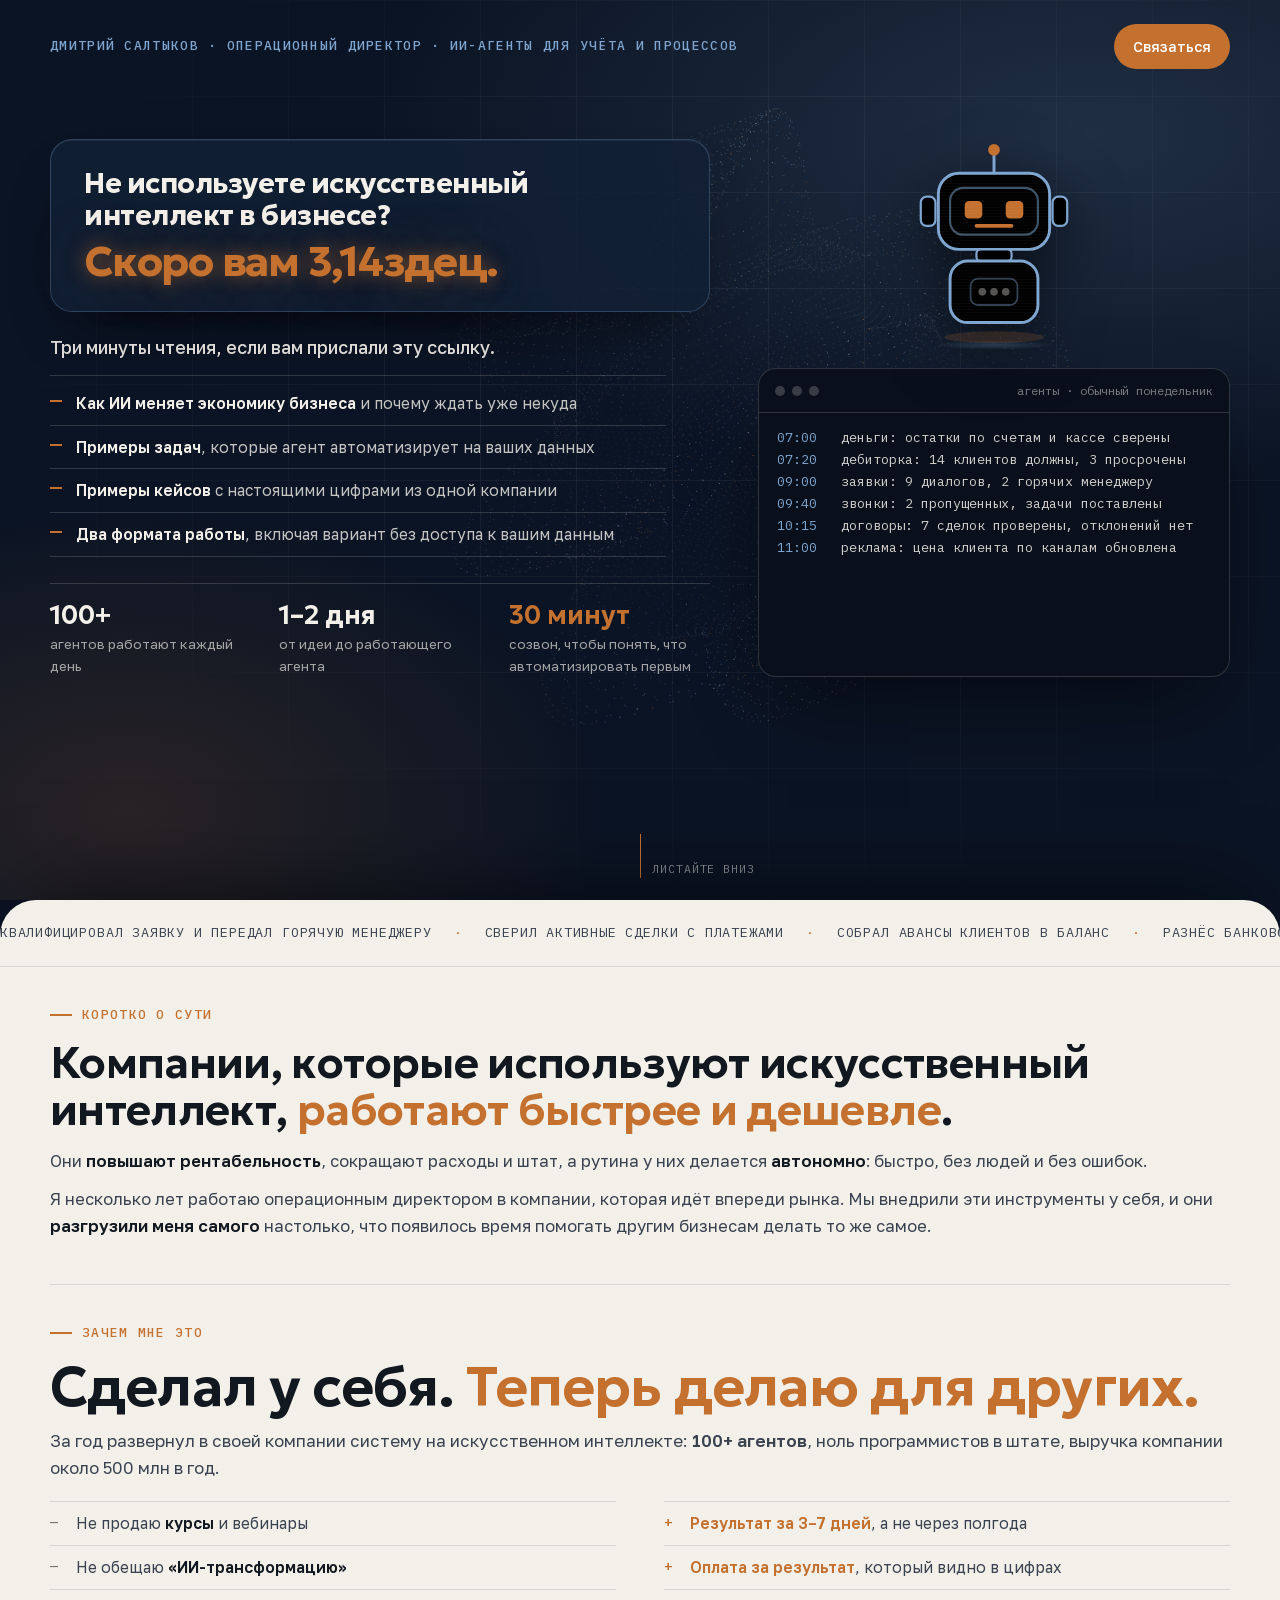
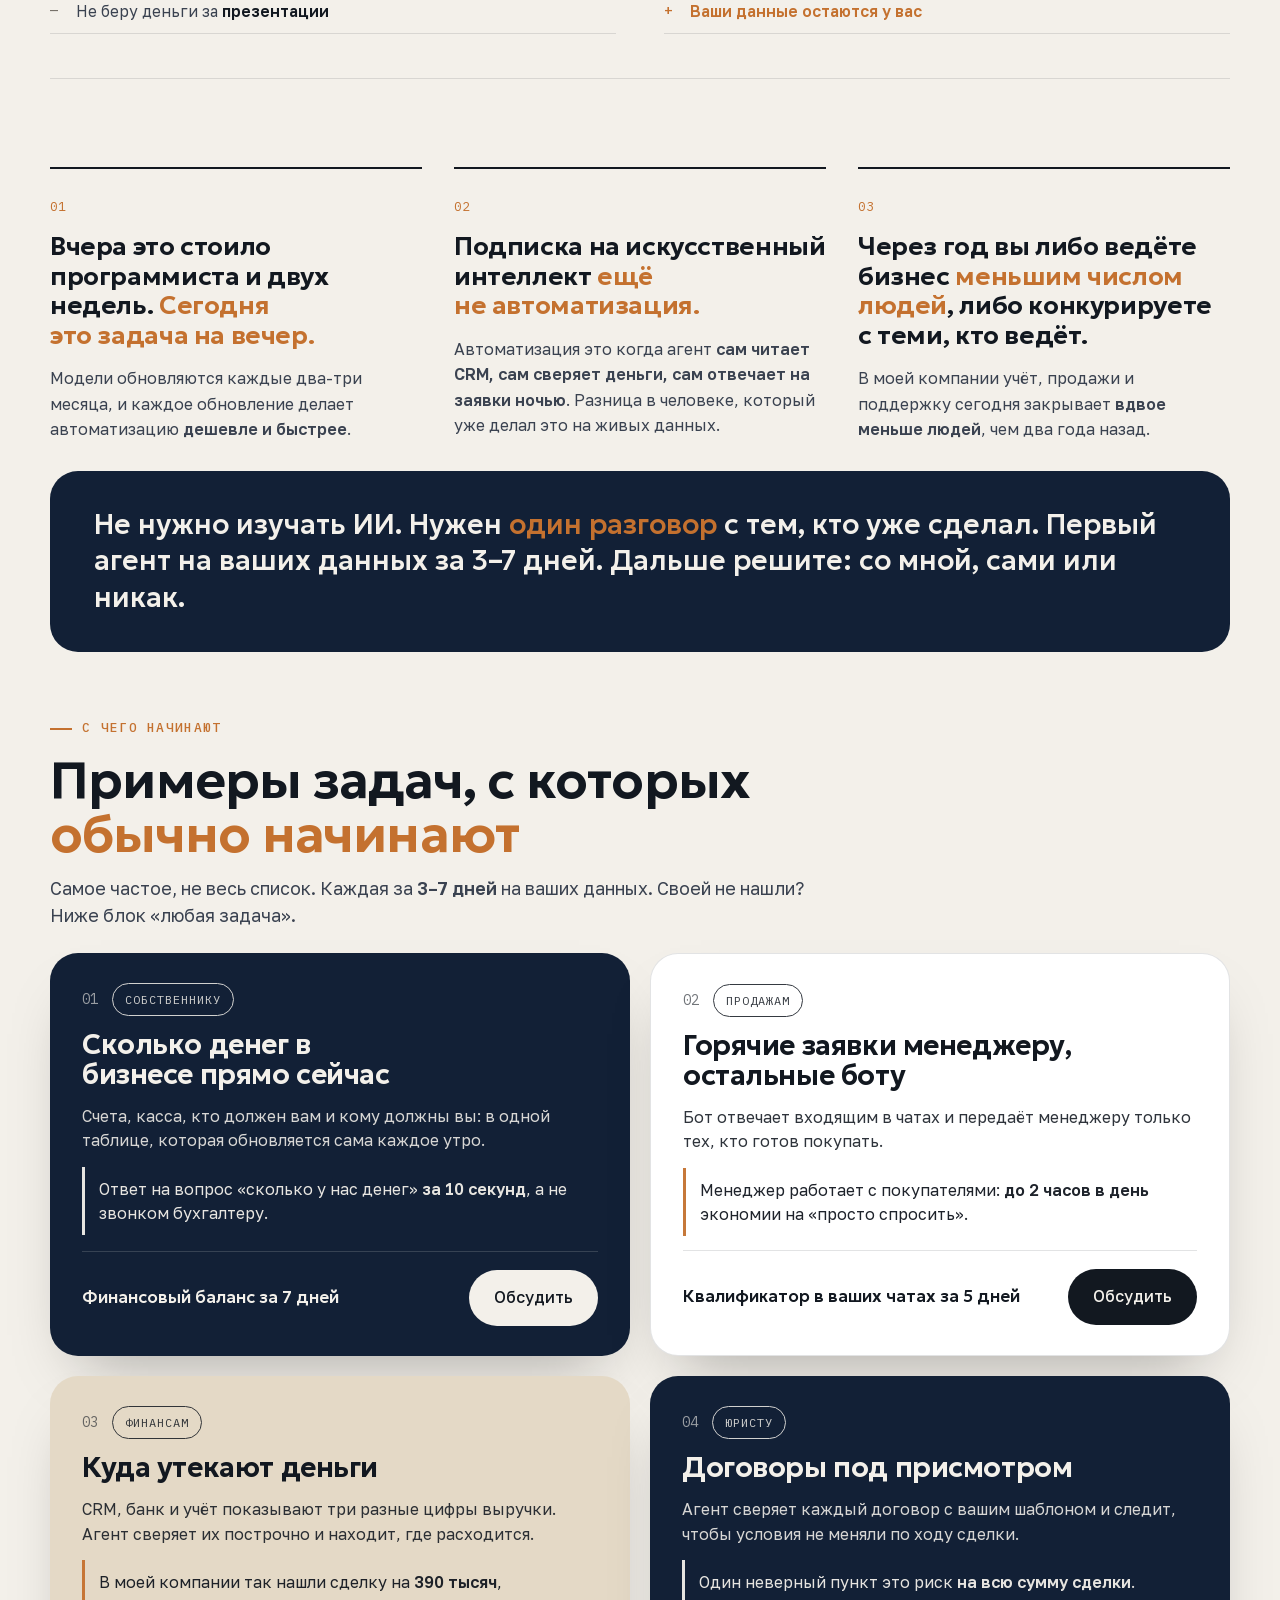
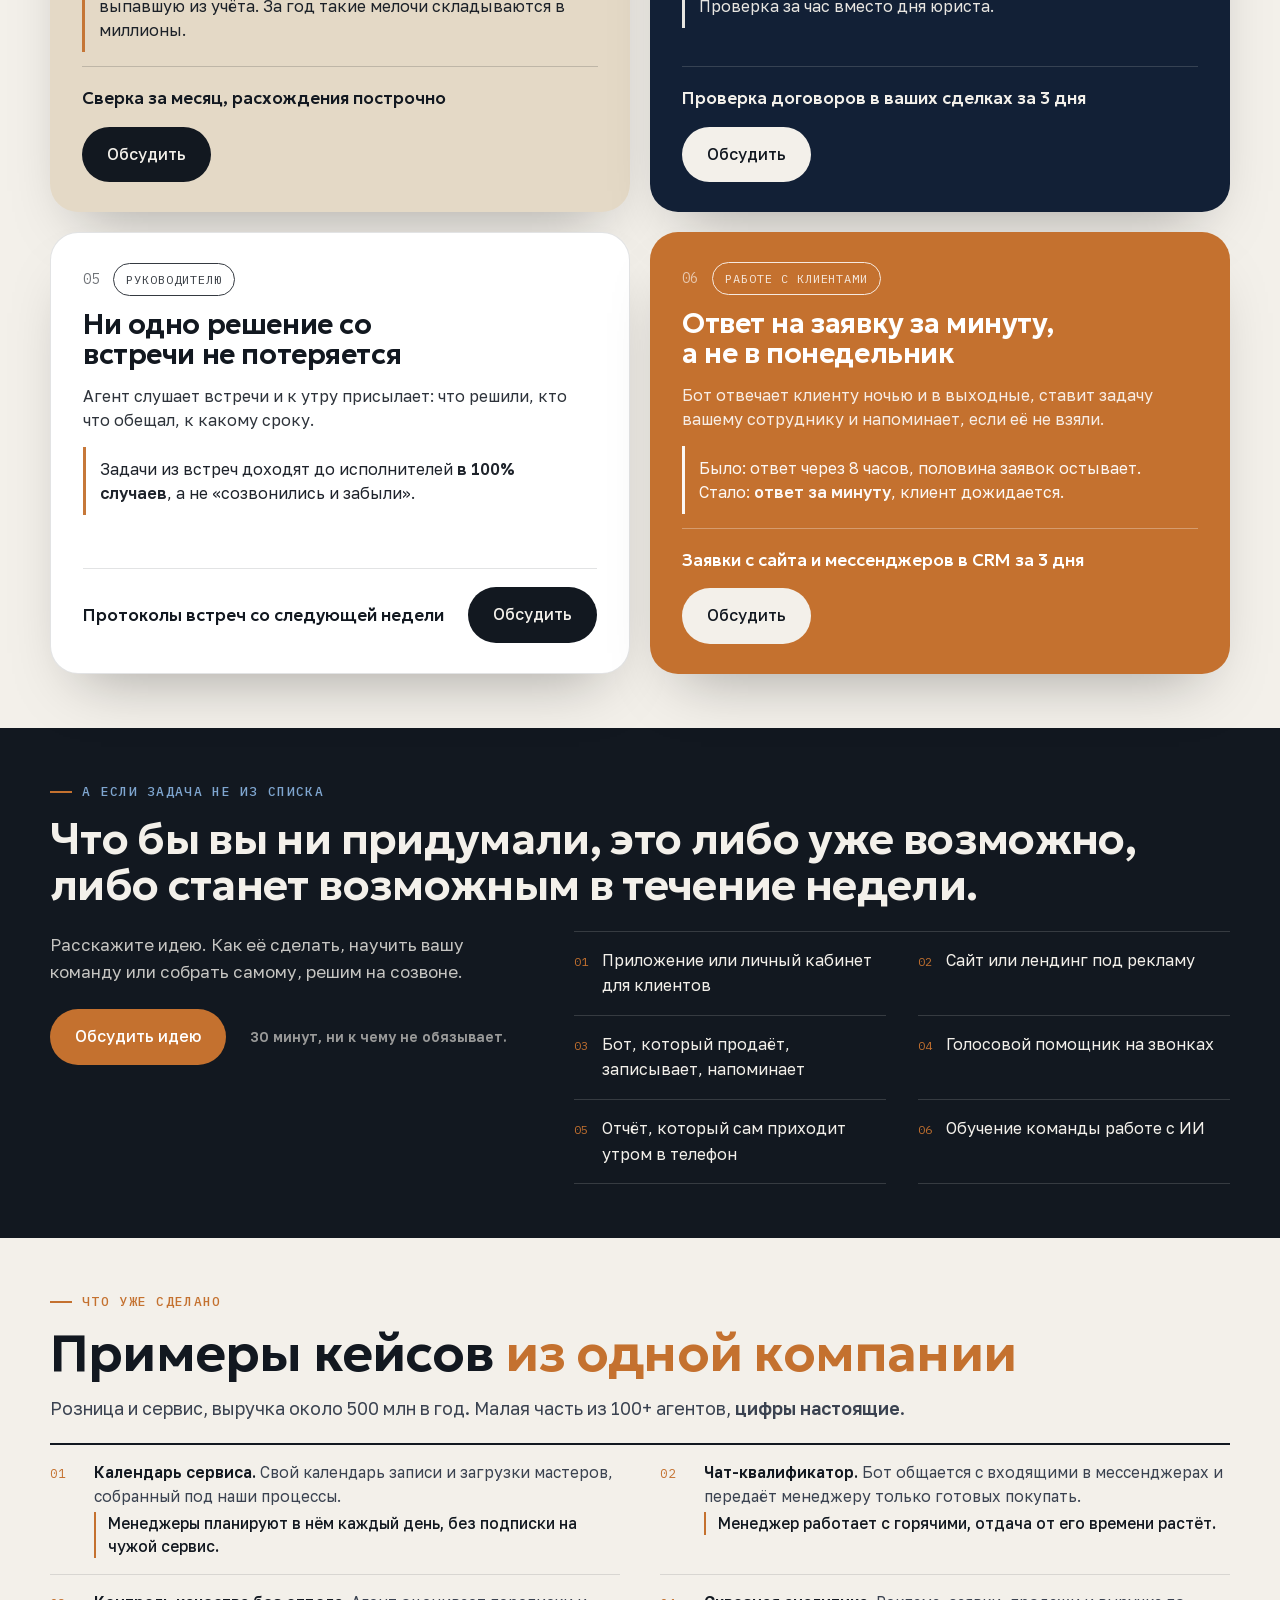
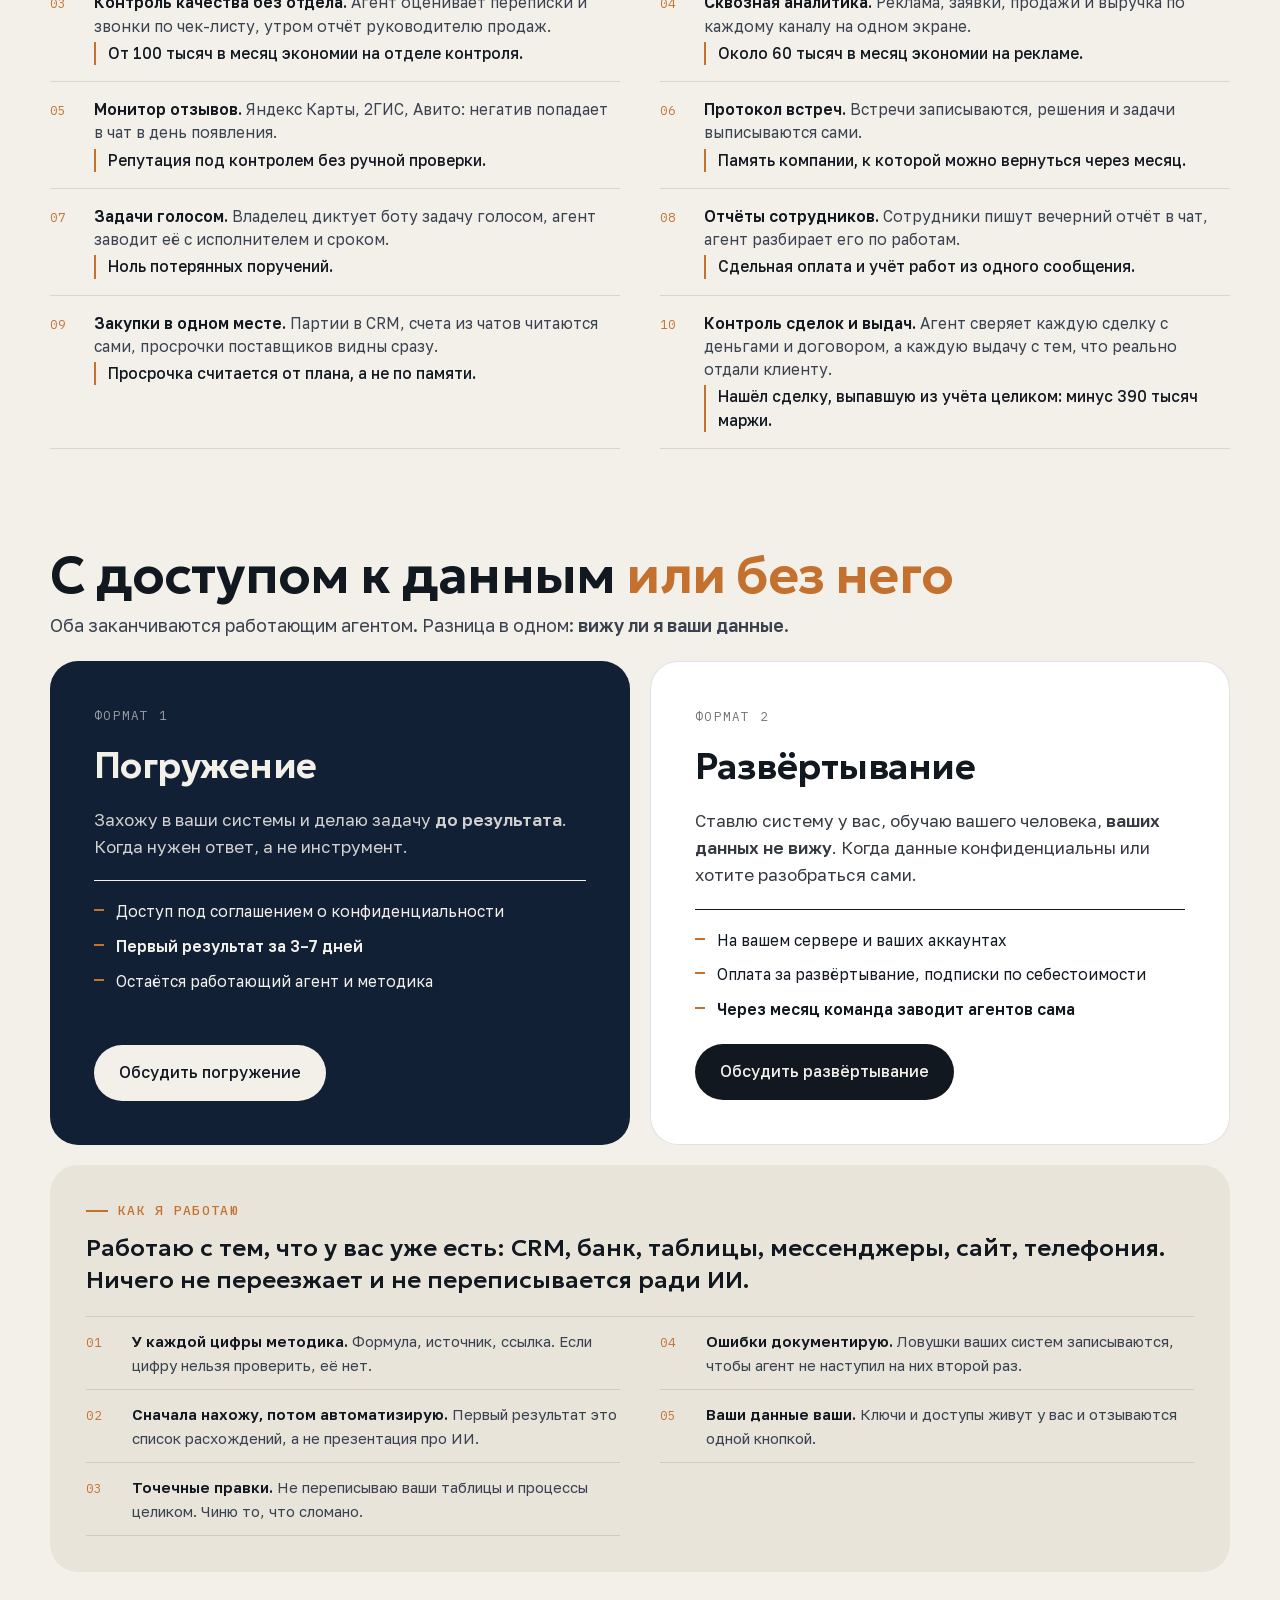
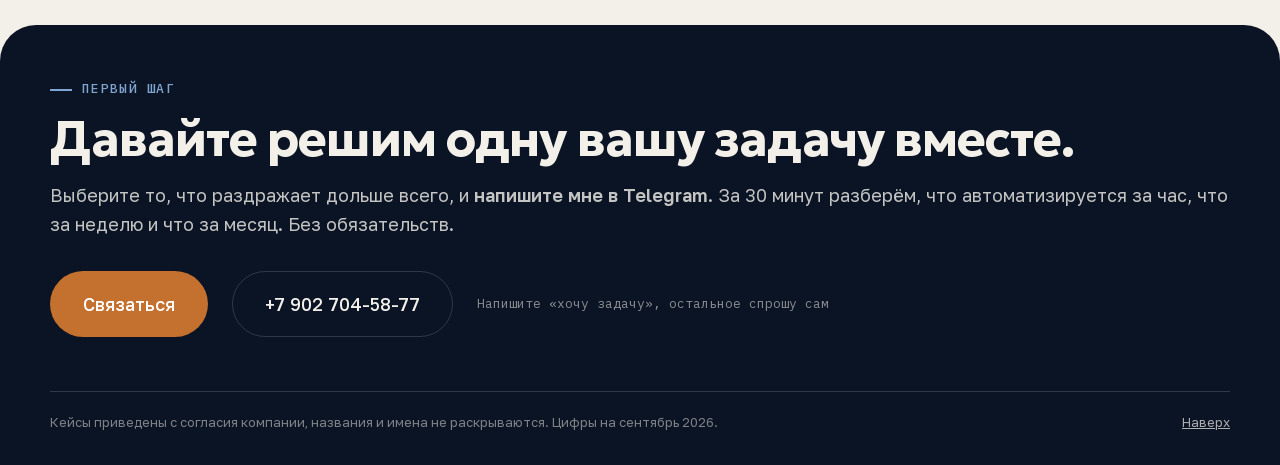
==== commit 52c22299: "Фон первого экрана: облако частиц сферой, реагирует на курсор, только десктоп Co-Authored-By: Claude" ====
--- a/index.html
+++ b/index.html
@@ -12,7 +12,7 @@
 <meta name="twitter:card" content="summary_large_image">
 <link rel="icon" href="data:image/svg+xml,%3Csvg xmlns=%27http://www.w3.org/2000/svg%27 viewBox=%270 0 64 64%27%3E%3Crect width=%2764%27 height=%2764%27 rx=%2714%27 fill=%27%230B1424%27/%3E%3Ctext x=%2732%27 y=%2742%27 font-family=%27Arial%27 font-weight=%27700%27 font-size=%2730%27 fill=%27%23C4712F%27 text-anchor=%27middle%27%3E%D0%94%D0%A1%3C/text%3E%3C/svg%3E">
 <link rel="stylesheet" href="fonts/fonts.css?v=1">
-<link rel="stylesheet" href="style.css?v=39">
+<link rel="stylesheet" href="style.css?v=42">
 </head>
 <body>
 
@@ -34,6 +34,7 @@
 <!-- Блок 2. Hero -->
 <section class="hero" aria-label="Главный экран">
   <div class="hero__bg" aria-hidden="true"></div>
+  <canvas class="hero__fx" id="herofx" aria-hidden="true"></canvas>
   <div class="container hero__top" data-hero-line>
     <p class="eyebrow eyebrow--light hero__eyebrow-d">Дмитрий Салтыков · операционный директор · ИИ-агенты для учёта и процессов</p>
     <span class="hero__name">Дмитрий Салтыков</span>
@@ -447,5 +448,6 @@
 <script src="js/gsap.min.js"></script>
 <script src="js/ScrollTrigger.min.js"></script>
 <script src="script.js?v=16"></script>
+<script src="fx.js?v=4"></script>
 </body>
 </html>
--- a/style.css
+++ b/style.css
@@ -113,6 +113,10 @@
     radial-gradient(800px 500px at 10% 90%, color-mix(in srgb, var(--copper) 16%, transparent), transparent 60%),
     var(--navy);
 }
+.hero__fx { position: absolute; inset: 0; z-index: -1; pointer-events: none; opacity: .9;
+  mask-image: linear-gradient(90deg, rgba(0,0,0,.30) 0%, rgba(0,0,0,.55) 32%, #000 60%);
+  -webkit-mask-image: linear-gradient(90deg, rgba(0,0,0,.30) 0%, rgba(0,0,0,.55) 32%, #000 60%); }
+@media (max-width: 960px) { .hero__fx { display: none; } }
 .hero__bg::after {
   content: ''; position: absolute; inset: 0; opacity: .35;
   background-image: linear-gradient(var(--line-light) 1px, transparent 1px), linear-gradient(90deg, var(--line-light) 1px, transparent 1px);
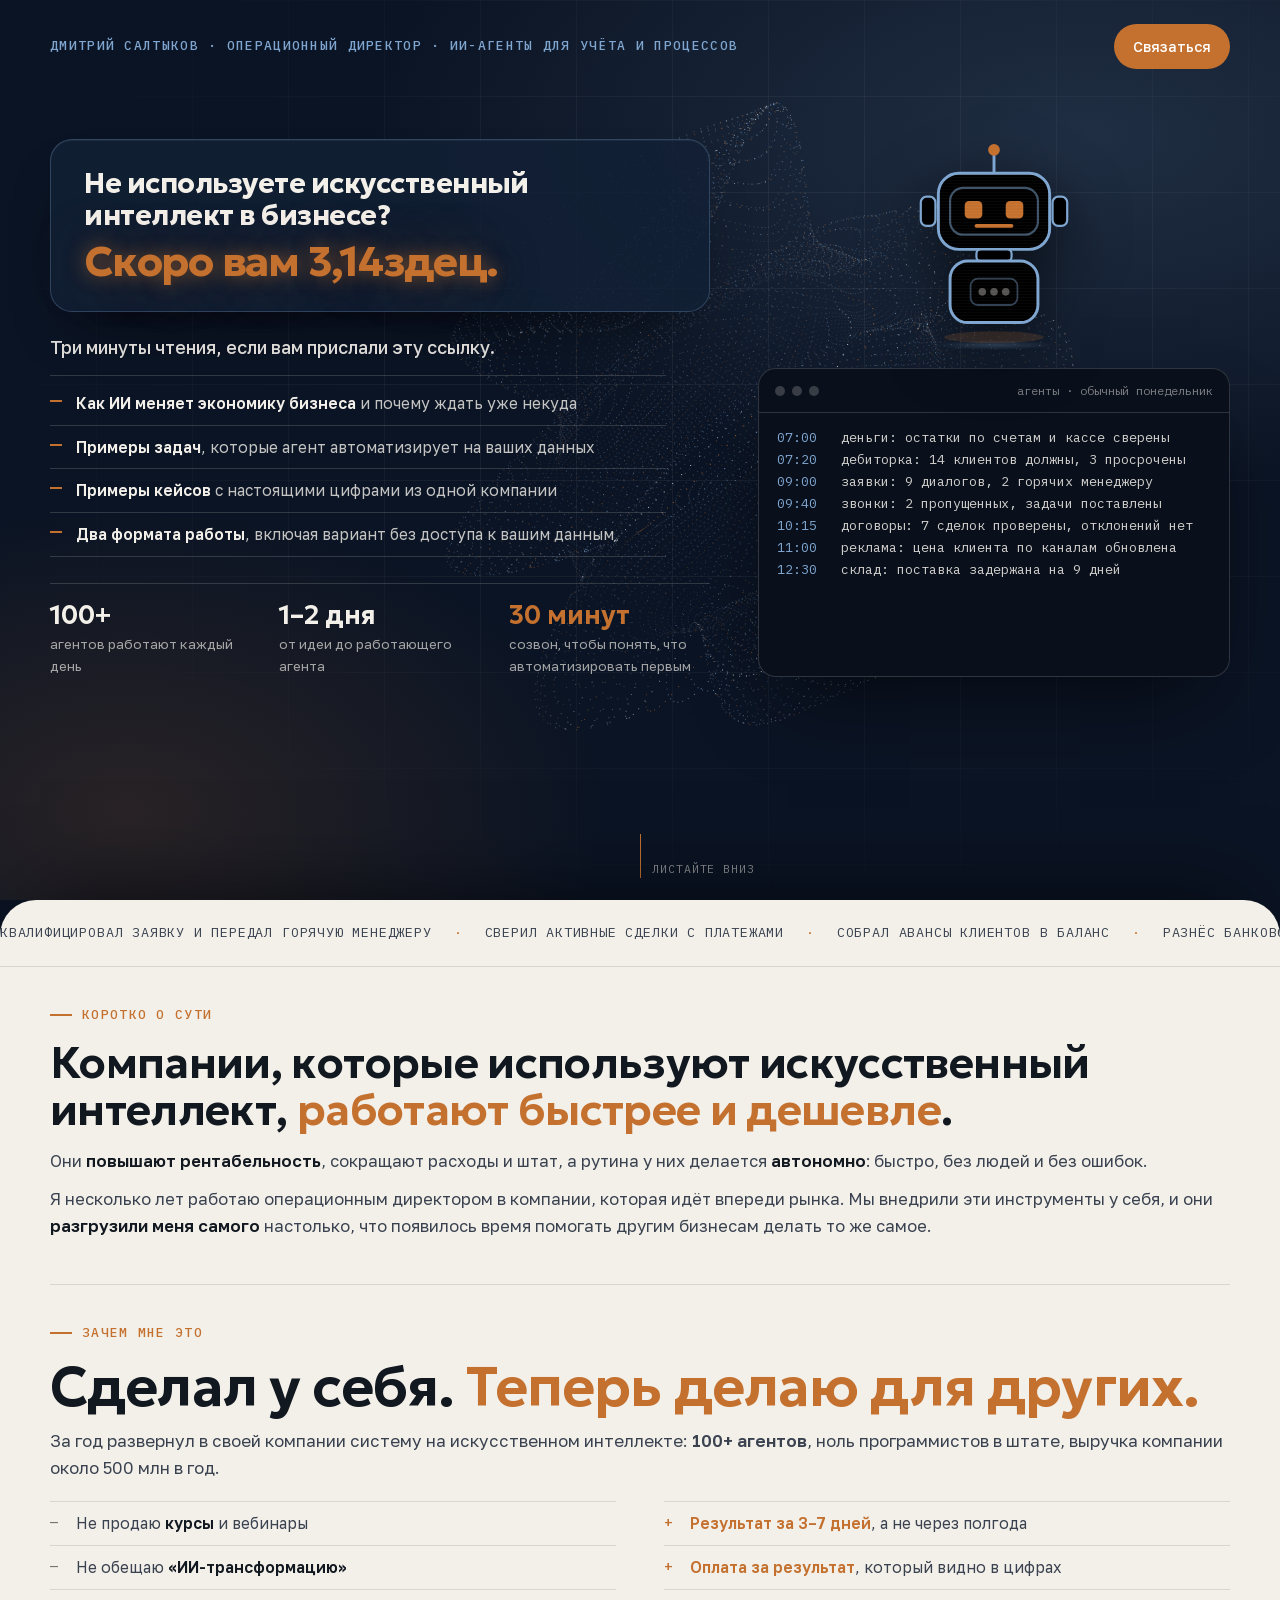
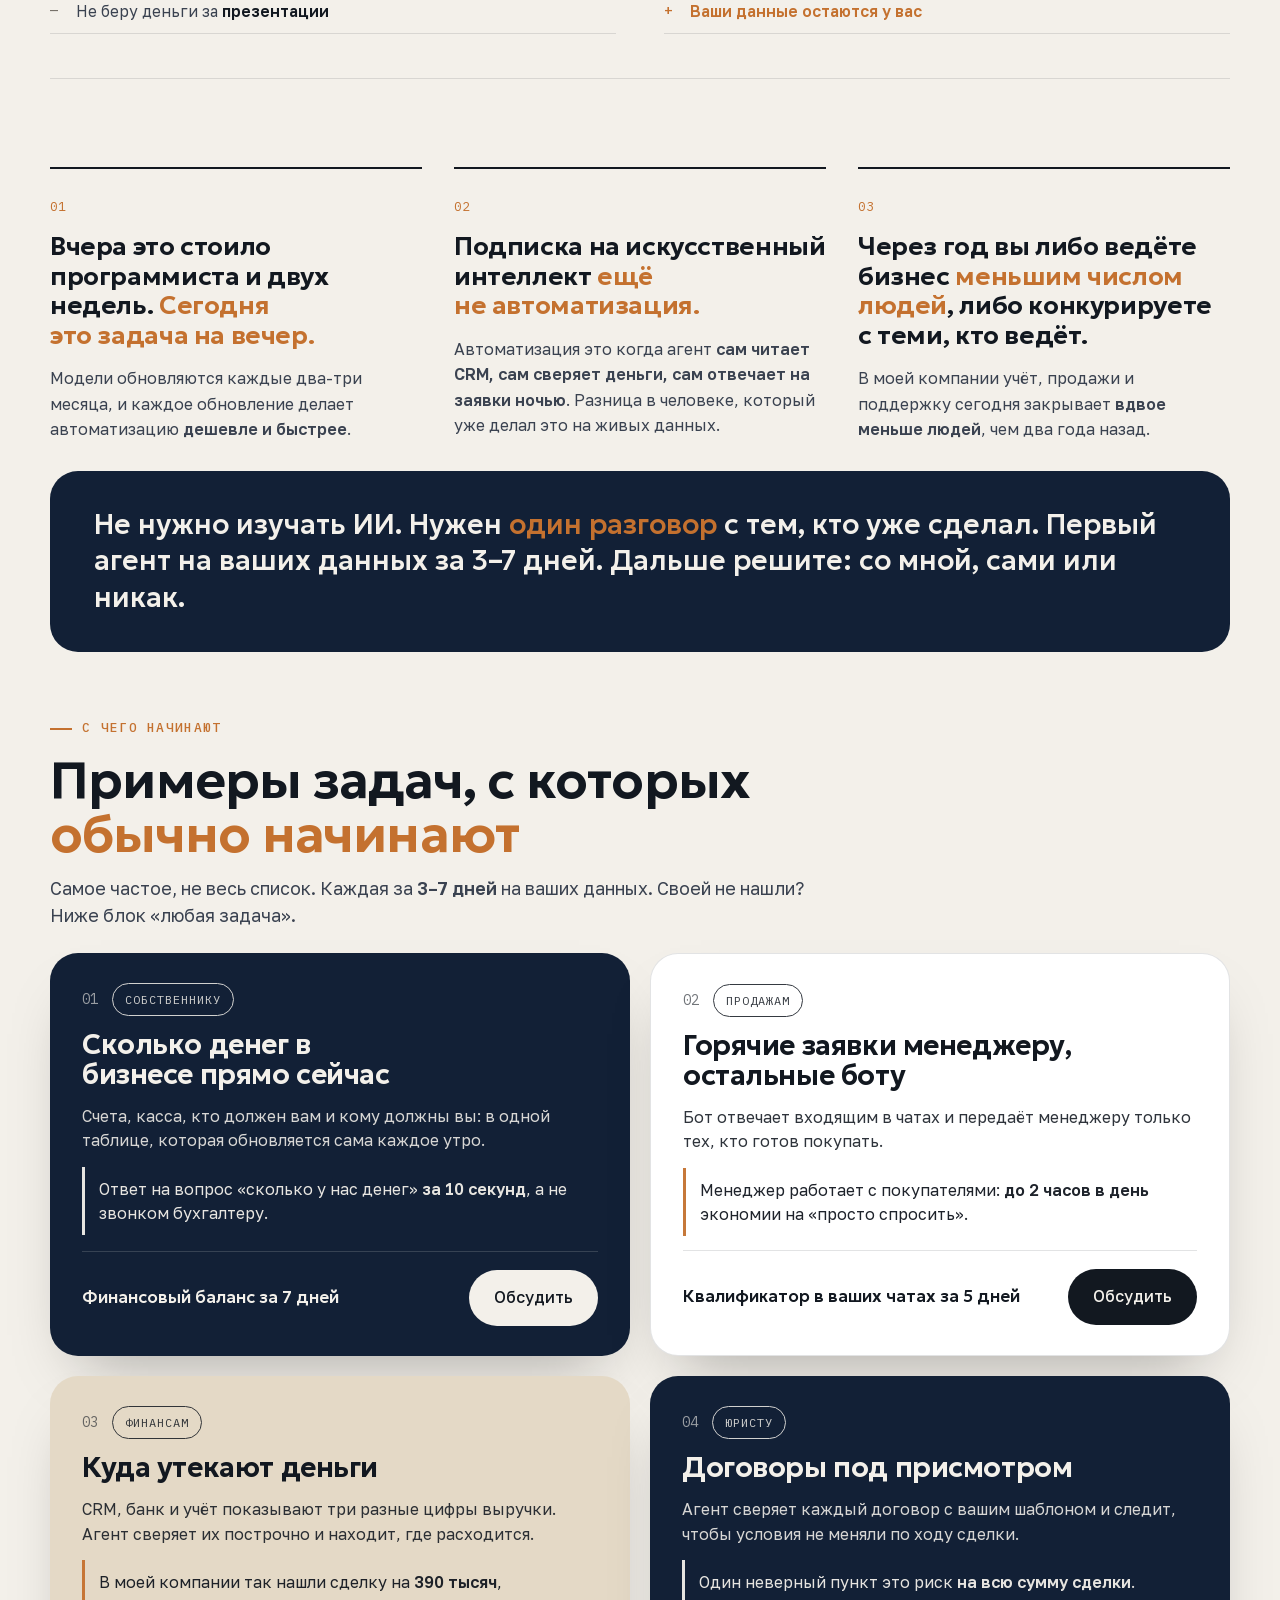
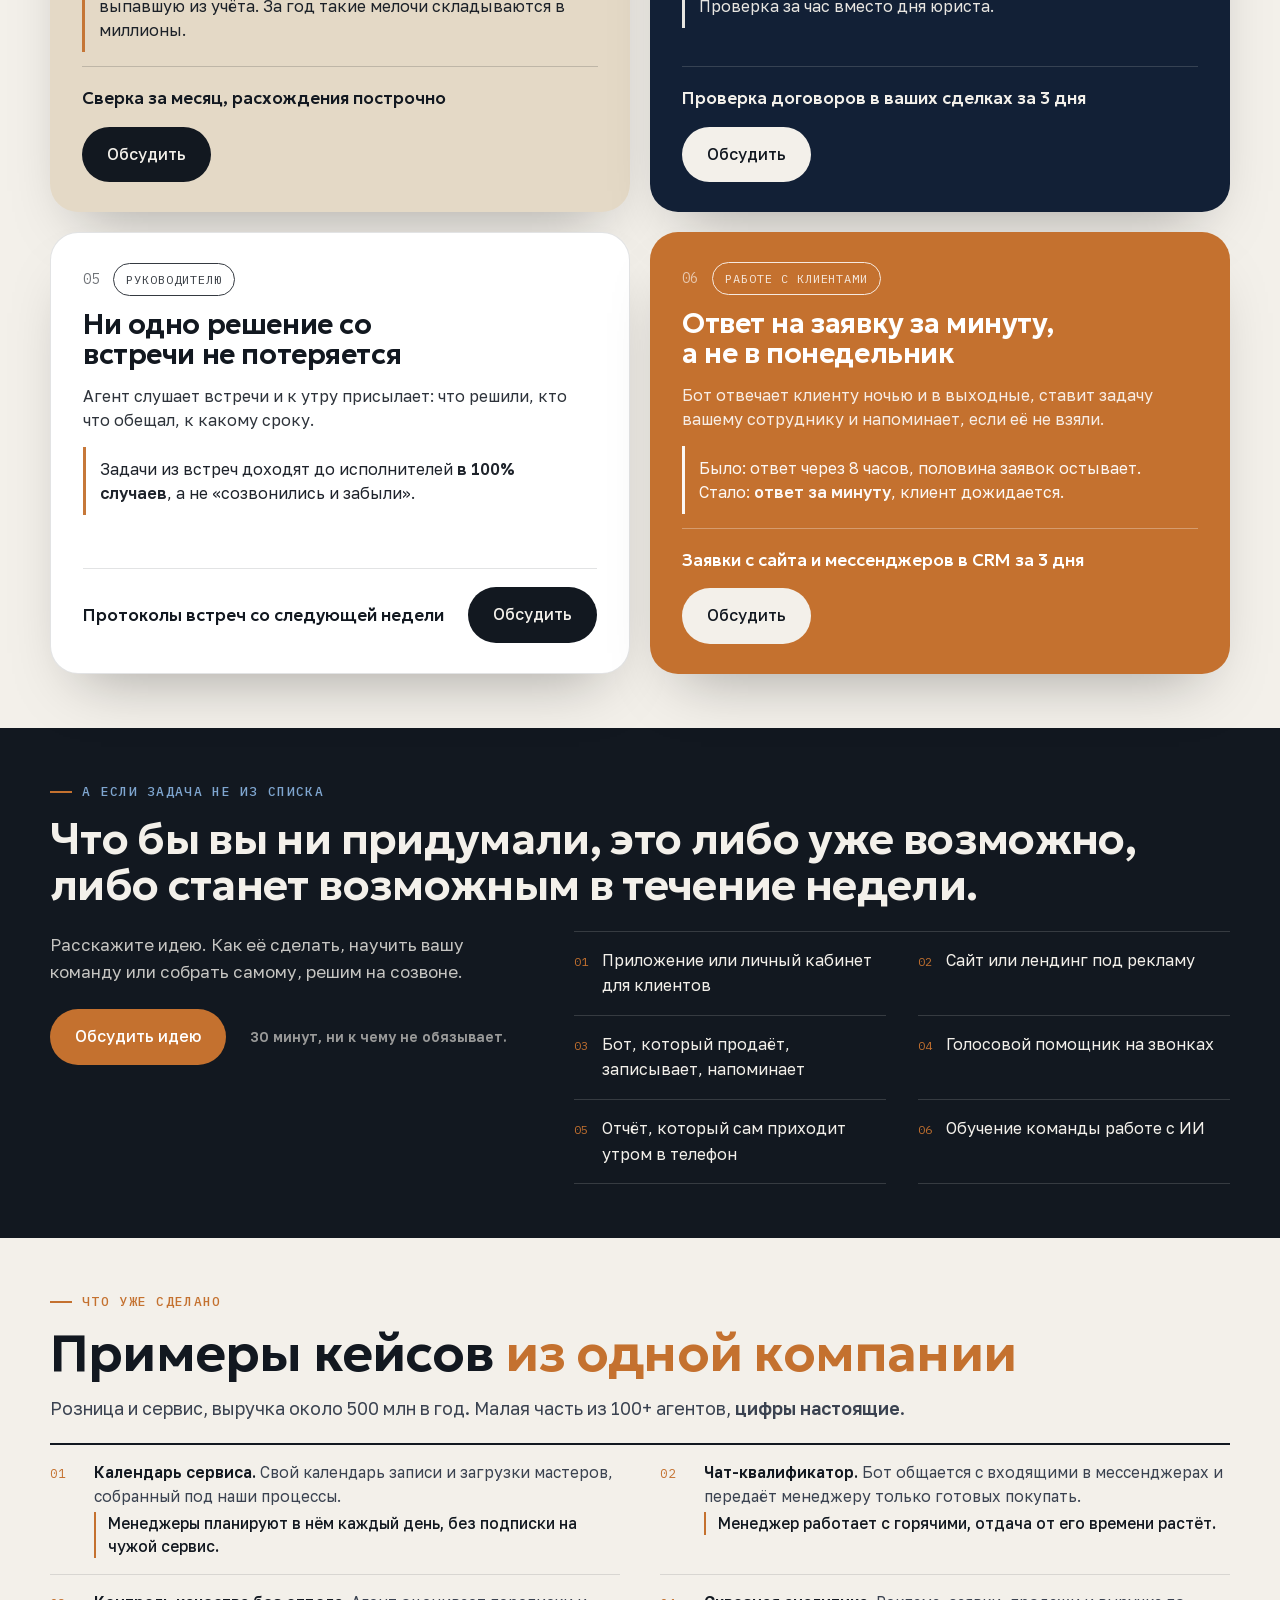
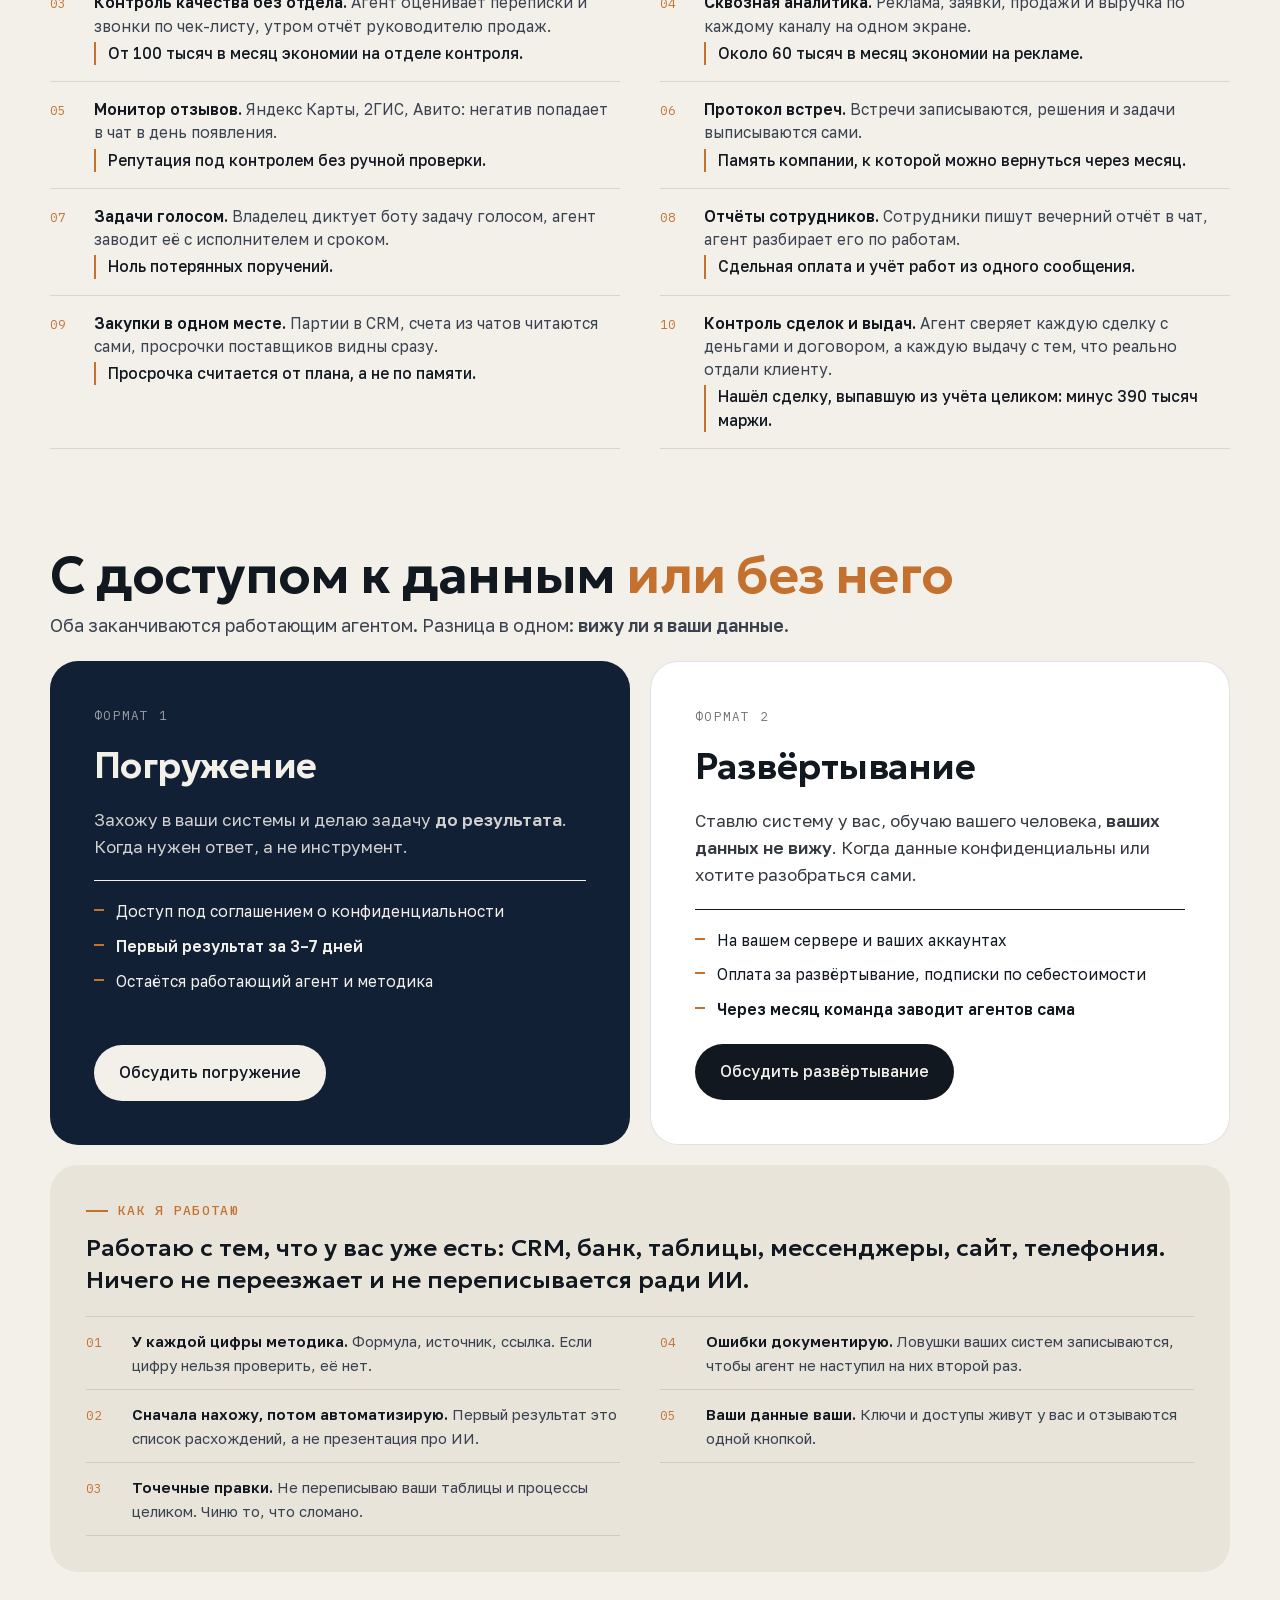
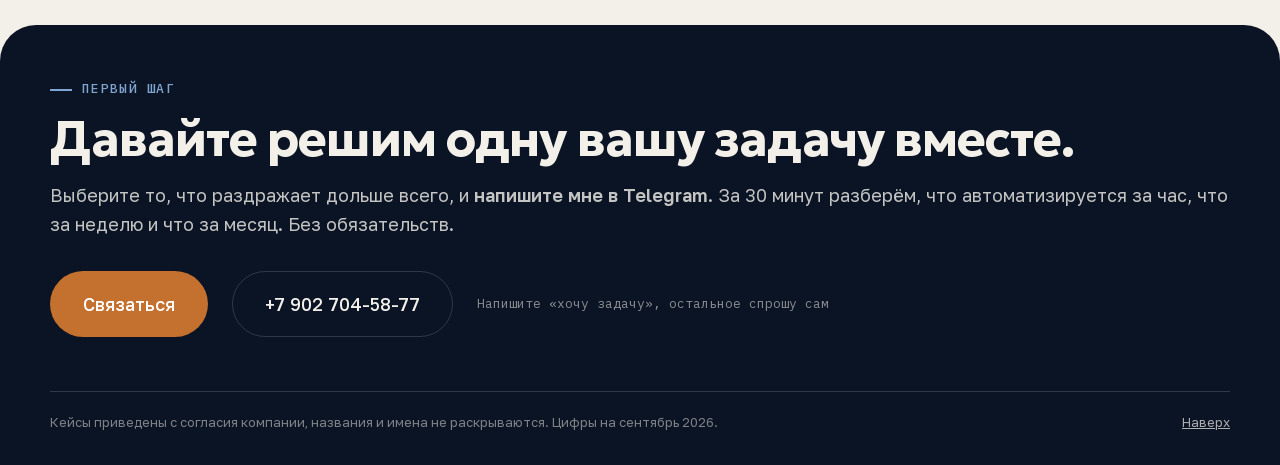
==== commit daac4c35: "Фон первого экрана ярче и плотнее, затухание слева перенесено в канвас ради 60 кадров Co-Authored-By" ====
--- a/index.html
+++ b/index.html
@@ -12,7 +12,7 @@
 <meta name="twitter:card" content="summary_large_image">
 <link rel="icon" href="data:image/svg+xml,%3Csvg xmlns=%27http://www.w3.org/2000/svg%27 viewBox=%270 0 64 64%27%3E%3Crect width=%2764%27 height=%2764%27 rx=%2714%27 fill=%27%230B1424%27/%3E%3Ctext x=%2732%27 y=%2742%27 font-family=%27Arial%27 font-weight=%27700%27 font-size=%2730%27 fill=%27%23C4712F%27 text-anchor=%27middle%27%3E%D0%94%D0%A1%3C/text%3E%3C/svg%3E">
 <link rel="stylesheet" href="fonts/fonts.css?v=1">
-<link rel="stylesheet" href="style.css?v=42">
+<link rel="stylesheet" href="style.css?v=44">
 </head>
 <body>
 
@@ -448,6 +448,6 @@
 <script src="js/gsap.min.js"></script>
 <script src="js/ScrollTrigger.min.js"></script>
 <script src="script.js?v=16"></script>
-<script src="fx.js?v=4"></script>
+<script src="fx.js?v=9"></script>
 </body>
 </html>
--- a/style.css
+++ b/style.css
@@ -113,9 +113,7 @@
     radial-gradient(800px 500px at 10% 90%, color-mix(in srgb, var(--copper) 16%, transparent), transparent 60%),
     var(--navy);
 }
-.hero__fx { position: absolute; inset: 0; z-index: -1; pointer-events: none; opacity: .9;
-  mask-image: linear-gradient(90deg, rgba(0,0,0,.30) 0%, rgba(0,0,0,.55) 32%, #000 60%);
-  -webkit-mask-image: linear-gradient(90deg, rgba(0,0,0,.30) 0%, rgba(0,0,0,.55) 32%, #000 60%); }
+.hero__fx { position: absolute; inset: 0; z-index: -1; pointer-events: none; opacity: .9; }
 @media (max-width: 960px) { .hero__fx { display: none; } }
 .hero__bg::after {
   content: ''; position: absolute; inset: 0; opacity: .35;
